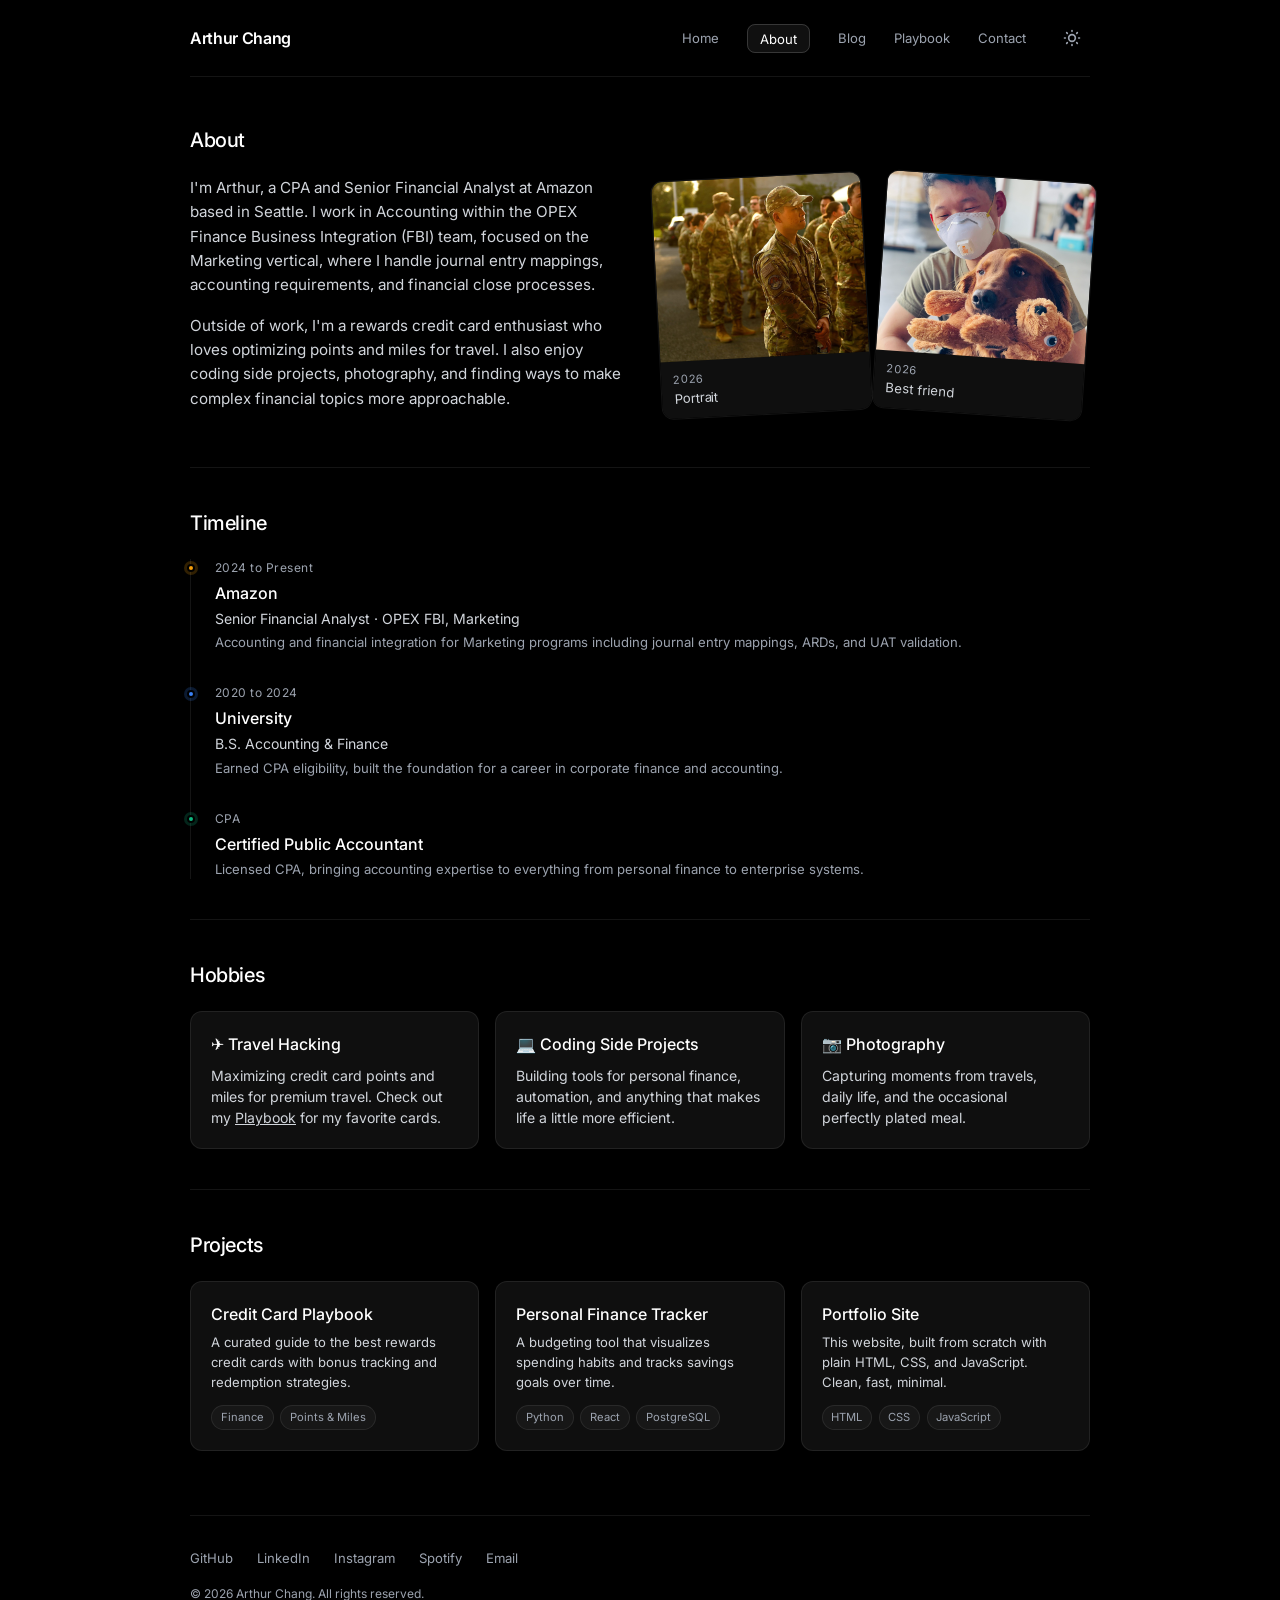
==== about.html @ b5fbe505 "initial commit" ====
<!DOCTYPE html>
<html lang="en" class="dark">
  <head>
    <meta charset="UTF-8">
    <meta name="viewport" content="width=device-width, initial-scale=1.0">
    <title>Arthur Chang | About</title>
    <link rel="stylesheet" href="styles.css">
  </head>
  <body>
    <header>
      <div class="header-top">
        <div class="site-brand">
          <h1><a href="index.html">Arthur Chang</a></h1>
        </div>
        <div class="nav-group">
          <nav>
            <ul>
            <li><a href="index.html">Home</a></li>
            <li><a href="about.html" class="active">About</a></li>
            <li><a href="blog.html">Blog</a></li>
            <li><a href="playbook.html">Playbook</a></li>
            <li><a href="contact.html">Contact</a></li>
            </ul>
          </nav>
          <button class="theme-toggle" aria-label="Toggle theme">
            <svg class="icon-sun" fill="none" viewBox="0 0 24 24" stroke="currentColor">
              <path stroke-linecap="round" stroke-linejoin="round" stroke-width="2"
                d="M12 3v1m0 16v1m9-9h-1M4 12H3m15.364 6.364l-.707-.707M6.343 6.343l-.707-.707m12.728 0l-.707.707M6.343 17.657l-.707.707M16 12a4 4 0 11-8 0 4 4 0 018 0z"/>
            </svg>
            <svg class="icon-moon" fill="none" viewBox="0 0 24 24" stroke="currentColor">
              <path stroke-linecap="round" stroke-linejoin="round" stroke-width="2"
                d="M20.354 15.354A9 9 0 018.646 3.646 9.003 9.003 0 0012 21a9.003 9.003 0 008.354-5.646z"/>
            </svg>
          </button>
        </div>
      </div>
    </header>

    <main>
      <section class="section-block animate-on-scroll" style="border-top:none; margin-top:0; padding-top:0;">
        <div class="section-header">
          <h3>About</h3>
        </div>

        <div class="about-intro">
          <div>
            <p>
              I'm Arthur, a CPA and Senior Financial Analyst at Amazon based in Seattle.
              I work in Accounting within the OPEX Finance Business Integration (FBI) team,
              focused on the Marketing vertical, where I handle journal entry mappings,
              accounting requirements, and financial close processes.
            </p>
            <p>
              Outside of work, I'm a rewards credit card enthusiast who loves optimizing
              points and miles for travel. I also enjoy coding side projects, photography,
              and finding ways to make complex financial topics more approachable.
            </p>
          </div>

          <div class="photo-gallery">
            <div class="photo-card animate-on-scroll">
              <img src="images/PA.png" alt="Arthur" />
              <div class="caption">
                <div class="date">2026</div>
                <div class="place">Portrait</div>
              </div>
            </div>
            <div class="photo-card animate-on-scroll">
              <img src="images/Dog.png" alt="Dog" />
              <div class="caption">
                <div class="date">2026</div>
                <div class="place">Best friend</div>
              </div>
            </div>
          </div>
        </div>
      </section>

      <section class="section-block animate-on-scroll">
        <div class="section-header">
          <h3>Timeline</h3>
        </div>

        <div class="timeline stagger">
          <div class="timeline-item animate-on-scroll" style="--tl-color: #f59e0b;">
            <div class="period">2024 to Present</div>
            <h4>Amazon</h4>
            <p class="role">Senior Financial Analyst &middot; OPEX FBI, Marketing</p>
            <p class="detail">Accounting and financial integration for Marketing programs including journal entry mappings, ARDs, and UAT validation.</p>
          </div>
          <div class="timeline-item animate-on-scroll" style="--tl-color: #3b82f6;">
            <div class="period">2020 to 2024</div>
            <h4>University</h4>
            <p class="role">B.S. Accounting &amp; Finance</p>
            <p class="detail">Earned CPA eligibility, built the foundation for a career in corporate finance and accounting.</p>
          </div>
          <div class="timeline-item animate-on-scroll" style="--tl-color: #10b981;">
            <div class="period">CPA</div>
            <h4>Certified Public Accountant</h4>
            <p class="detail">Licensed CPA, bringing accounting expertise to everything from personal finance to enterprise systems.</p>
          </div>
        </div>
      </section>

      <section class="section-block animate-on-scroll">
        <div class="section-header">
          <h3>Hobbies</h3>
        </div>

        <div class="card-grid stagger">
          <div class="card animate-on-scroll">
            <h4>&#9992;&#65039; Travel Hacking</h4>
            <p>Maximizing credit card points and miles for premium travel. Check out my <a href="playbook.html" style="text-decoration:underline;">Playbook</a> for my favorite cards.</p>
          </div>
          <div class="card animate-on-scroll">
            <h4>&#128187; Coding Side Projects</h4>
            <p>Building tools for personal finance, automation, and anything that makes life a little more efficient.</p>
          </div>
          <div class="card animate-on-scroll">
            <h4>&#128247; Photography</h4>
            <p>Capturing moments from travels, daily life, and the occasional perfectly plated meal.</p>
          </div>
        </div>
      </section>

      <section class="section-block animate-on-scroll">
        <div class="section-header">
          <h3>Projects</h3>
        </div>

        <div class="project-grid stagger">
          <a href="playbook.html" class="project-card animate-on-scroll">
            <h4>Credit Card Playbook</h4>
            <p>A curated guide to the best rewards credit cards with bonus tracking and redemption strategies.</p>
            <div class="tech-tags">
              <span>Finance</span>
              <span>Points &amp; Miles</span>
            </div>
          </a>
          <a href="#" class="project-card animate-on-scroll">
            <h4>Personal Finance Tracker</h4>
            <p>A budgeting tool that visualizes spending habits and tracks savings goals over time.</p>
            <div class="tech-tags">
              <span>Python</span>
              <span>React</span>
              <span>PostgreSQL</span>
            </div>
          </a>
          <a href="#" class="project-card animate-on-scroll">
            <h4>Portfolio Site</h4>
            <p>This website, built from scratch with plain HTML, CSS, and JavaScript. Clean, fast, minimal.</p>
            <div class="tech-tags">
              <span>HTML</span>
              <span>CSS</span>
              <span>JavaScript</span>
            </div>
          </a>
        </div>
      </section>
    </main>

    <footer>
      <div class="footer-links">
        <a href="https://github.com/arthurchang" target="_blank">GitHub</a>
        <a href="https://www.linkedin.com/in/arthurchangcpa" target="_blank">LinkedIn</a>
        <a href="https://www.instagram.com/ayo.chill.out" target="_blank">Instagram</a>
        <a href="https://open.spotify.com/user/s2gosrk3t6dteqrxak48hhbz8" target="_blank">Spotify</a>
        <a href="mailto:arthur@example.com">Email</a>
      </div>
      <p class="copyright">&copy; 2026 Arthur Chang. All rights reserved.</p>
    </footer>
    <script src="script.js"></script>
  </body>
</html>
---- styles.css ----
@import url('https://fonts.googleapis.com/css2?family=Inter:wght@400;500;600;700&display=swap');

/* ─── Theme Variables ─── */
:root {
  --bg:          #ffffff;
  --bg-soft:     #f9fafb;
  --panel:       #f3f4f6;
  --card:        #f9fafb;
  --ink:         #111827;
  --muted:       #374151;
  --faint:       #6b7280;
  --line:        rgba(0, 0, 0, 0.08);
  --accent:      #111827;
  --toggle-icon: block;
  --toggle-moon: none;
}

html.dark {
  --bg:          #000000;
  --bg-soft:     #0a0a0a;
  --panel:       #111111;
  --card:        #0f0f0f;
  --ink:         #ffffff;
  --muted:       #d1d5db;
  --faint:       #9ca3af;
  --line:        rgba(255, 255, 255, 0.08);
  --accent:      #ffffff;
  --toggle-icon: none;
  --toggle-moon: block;
}

/* ─── Reset & Base ─── */
html {
  box-sizing: border-box;
  scroll-behavior: smooth;
}

*, *::before, *::after {
  box-sizing: inherit;
}

body {
  margin: 0;
  background: var(--bg);
  color: var(--muted);
  font-family: 'Inter', system-ui, -apple-system, sans-serif;
  line-height: 1.55;
  font-size: 15px;
  transition: background-color 0.35s ease, color 0.35s ease;
}

img {
  display: block;
  max-width: 100%;
}

a {
  color: var(--muted);
  text-decoration: none;
  transition: color 0.2s ease;
}

a:hover {
  color: var(--ink);
}

/* ─── Layout ─── */
body > header,
main,
footer {
  width: min(900px, calc(100% - 3rem));
  margin: 0 auto;
}

/* ─── Header / Nav ─── */
body > header {
  padding: 1.25rem 0;
  border-bottom: 1px solid var(--line);
  transition: border-color 0.35s ease;
}

.header-top {
  display: flex;
  justify-content: space-between;
  align-items: center;
  gap: 1.5rem;
  flex-wrap: wrap;
}

.site-brand h1 {
  margin: 0;
  font-size: 1rem;
  font-weight: 600;
  letter-spacing: -0.02em;
  color: var(--ink);
  transition: color 0.35s ease;
}

.site-brand h1 a {
  color: inherit;
  text-decoration: none;
}

.nav-group {
  display: flex;
  align-items: center;
  gap: 1.75rem;
}

nav ul {
  list-style: none;
  display: flex;
  align-items: center;
  gap: 1.75rem;
  margin: 0;
  padding: 0;
}

nav a {
  font-size: 0.82rem;
  color: var(--faint);
  transition: color 0.2s ease;
}

nav a.active {
  color: var(--ink);
  border: 1px solid rgba(128, 128, 128, 0.35);
  background: rgba(128, 128, 128, 0.12);
  border-radius: 0.5rem;
  padding: 0.35rem 0.75rem;
}

nav a:hover {
  color: var(--ink);
}

/* ─── Theme Toggle Button ─── */
.theme-toggle {
  display: flex;
  align-items: center;
  justify-content: center;
  width: 36px;
  height: 36px;
  border: none;
  border-radius: 0.5rem;
  background: transparent;
  color: var(--faint);
  cursor: pointer;
  transition: color 0.2s ease;
  padding: 0;
}

.theme-toggle:hover {
  color: var(--ink);
}

.theme-toggle svg {
  width: 20px;
  height: 20px;
}

.theme-toggle .icon-sun  { display: var(--toggle-moon); }
.theme-toggle .icon-moon { display: var(--toggle-icon); }

/* ─── Main ─── */
main {
  padding: 3rem 0 4rem;
}

/* ─── Scroll Animations ─── */
.animate-on-scroll {
  opacity: 0;
  transform: translateY(24px);
  transition: opacity 1.3s cubic-bezier(0.16, 1, 0.3, 1),
              transform 1.3s cubic-bezier(0.16, 1, 0.3, 1);
}

.animate-on-scroll.in-view {
  opacity: 1;
  transform: translateY(0);
}

/* Stagger children */
.stagger > .animate-on-scroll:nth-child(1) { transition-delay: 0s; }
.stagger > .animate-on-scroll:nth-child(2) { transition-delay: 0.18s; }
.stagger > .animate-on-scroll:nth-child(3) { transition-delay: 0.36s; }
.stagger > .animate-on-scroll:nth-child(4) { transition-delay: 0.54s; }
.stagger > .animate-on-scroll:nth-child(5) { transition-delay: 0.72s; }
.stagger > .animate-on-scroll:nth-child(6) { transition-delay: 0.9s; }

/* ─── Hero ─── */
.hero {
  display: grid;
  grid-template-columns: 1fr 0.8fr;
  gap: 3rem;
  align-items: center;
  padding: 1rem 0 3rem;
}

.hero-text .greeting {
  display: block;
  margin: 0 0 0.75rem;
  color: var(--faint);
  font-size: 0.82rem;
  letter-spacing: 0.02em;
}

.hero-text h2 {
  margin: 0 0 1rem;
  font-size: clamp(1.8rem, 3.5vw, 2.5rem);
  font-weight: 500;
  line-height: 1.1;
  letter-spacing: -0.03em;
  color: var(--ink);
  transition: color 0.35s ease;
}

.hero-text p {
  margin: 0;
  max-width: 48ch;
  color: var(--muted);
  font-size: 0.95rem;
  line-height: 1.6;
}

/* Typing cursor */
.typing-cursor::after {
  content: '|';
  animation: blink 1.1s step-start infinite;
  color: var(--faint);
}

@keyframes blink {
  50% { opacity: 0; }
}

.hero-visual {
  border-radius: 0.75rem;
  overflow: hidden;
  border: 1px solid var(--line);
  transition: border-color 0.35s ease, transform 0.4s ease;
}

.hero-visual:hover {
  transform: scale(1.015);
}

.hero-visual img {
  width: 100%;
  height: 420px;
  object-fit: cover;
  display: block;
}

/* ─── Section blocks ─── */
.section-block {
  padding-top: 2.5rem;
  margin-top: 2.5rem;
  border-top: 1px solid var(--line);
  transition: border-color 0.35s ease;
}

.section-header {
  display: flex;
  justify-content: space-between;
  align-items: baseline;
  flex-wrap: wrap;
  gap: 1rem;
  margin-bottom: 1.25rem;
}

.section-header h3 {
  margin: 0;
  font-size: 1.25rem;
  font-weight: 500;
  letter-spacing: -0.02em;
  color: var(--ink);
  transition: color 0.35s ease;
}

.section-header a {
  color: var(--faint);
  font-size: 0.82rem;
}

.section-header a:hover {
  color: var(--ink);
}

/* ─── Content cards ─── */
.card-grid {
  display: grid;
  grid-template-columns: repeat(auto-fill, minmax(260px, 1fr));
  gap: 1rem;
}

.card {
  background: var(--card);
  border: 1px solid var(--line);
  border-radius: 0.75rem;
  padding: 1.25rem;
  transition: all 0.25s cubic-bezier(0.22, 1, 0.36, 1);
}

.card:hover {
  border-color: rgba(128, 128, 128, 0.25);
  transform: translateY(-2px);
}

.card .meta {
  font-size: 0.72rem;
  letter-spacing: 0.06em;
  text-transform: uppercase;
  color: var(--faint);
  margin-bottom: 0.5rem;
}

.card h4 {
  margin: 0 0 0.5rem;
  font-size: 1rem;
  font-weight: 500;
  color: var(--ink);
  transition: color 0.35s ease;
}

.card p {
  margin: 0;
  color: var(--muted);
  font-size: 0.88rem;
  line-height: 1.5;
}

/* ─── Quote ─── */
.quote {
  padding: 1.25rem 1.5rem;
  border-left: 2px solid var(--ink);
  background: var(--panel);
  border-radius: 0 0.5rem 0.5rem 0;
  transition: background-color 0.35s ease, border-color 0.35s ease;
}

.quote p {
  margin: 0;
  font-size: clamp(1.1rem, 1.8vw, 1.4rem);
  line-height: 1.45;
  letter-spacing: -0.02em;
  color: var(--ink);
  transition: color 0.35s ease;
}

.quote cite {
  display: block;
  margin-top: 0.6rem;
  color: var(--faint);
  font-style: normal;
  font-size: 0.85rem;
}

/* ─── Blog page ─── */
.blog-list {
  display: grid;
  gap: 1.25rem;
}

.blog-list article {
  background: var(--card);
  border: 1px solid var(--line);
  border-radius: 0.75rem;
  padding: 1.5rem;
  transition: border-color 0.25s ease, background-color 0.35s ease;
}

.blog-list article:hover {
  border-color: rgba(128, 128, 128, 0.25);
}

.blog-list article h2 {
  margin: 0.25rem 0 0.5rem;
  font-size: clamp(1.3rem, 2vw, 1.7rem);
  font-weight: 500;
  letter-spacing: -0.02em;
  color: var(--ink);
  transition: color 0.35s ease;
}

.blog-list article .meta {
  font-size: 0.72rem;
  line-height: 1.4;
  letter-spacing: 0.06em;
  text-transform: uppercase;
  color: var(--faint);
}

.blog-list article p {
  margin: 0.75rem 0 0;
  color: var(--muted);
  font-size: 0.9rem;
  line-height: 1.55;
}

.blog-list article iframe {
  width: 100%;
  max-width: 100%;
  aspect-ratio: 16 / 9;
  border: 0;
  border-radius: 0.5rem;
  margin-top: 1rem;
}

/* ─── Contact page ─── */
.contact-grid {
  display: grid;
  grid-template-columns: repeat(auto-fill, minmax(200px, 1fr));
  gap: 1rem;
  margin-bottom: 2.5rem;
}

.contact-card {
  background: var(--card);
  border: 1px solid var(--line);
  border-radius: 0.75rem;
  padding: 1.25rem;
  transition: all 0.25s cubic-bezier(0.22, 1, 0.36, 1);
}

.contact-card:hover {
  border-color: rgba(128, 128, 128, 0.25);
  transform: translateY(-2px);
}

.contact-card .label {
  font-size: 0.82rem;
  font-weight: 500;
  color: var(--ink);
  margin-bottom: 0.25rem;
  transition: color 0.35s ease;
}

.contact-card .value {
  font-size: 0.82rem;
  color: var(--faint);
}

.contact-form-section h3 {
  margin: 0 0 1rem;
  font-size: 1.25rem;
  font-weight: 500;
  letter-spacing: -0.02em;
  color: var(--ink);
  transition: color 0.35s ease;
}

form {
  background: var(--card);
  border: 1px solid var(--line);
  border-radius: 0.75rem;
  padding: 1.5rem;
  max-width: 560px;
  transition: background-color 0.35s ease, border-color 0.35s ease;
}

label {
  display: block;
  margin-bottom: 0.35rem;
  font-size: 0.82rem;
  font-weight: 500;
  color: var(--muted);
}

input,
textarea {
  width: 100%;
  margin-bottom: 1rem;
  padding: 0.65rem 0.8rem;
  border: 1px solid var(--line);
  border-radius: 0.5rem;
  background: var(--bg);
  color: var(--ink);
  font: inherit;
  font-size: 0.9rem;
  transition: background-color 0.35s ease, border-color 0.2s ease, color 0.35s ease;
}

input:focus,
textarea:focus {
  outline: none;
  border-color: rgba(128, 128, 128, 0.4);
}

textarea {
  min-height: 120px;
  resize: vertical;
}

button,
.button {
  display: inline-flex;
  align-items: center;
  justify-content: center;
  padding: 0.6rem 1.2rem;
  border: 1px solid var(--line);
  border-radius: 0.5rem;
  background: var(--ink);
  color: var(--bg);
  font-weight: 600;
  font-size: 0.85rem;
  cursor: pointer;
  transition: opacity 0.2s ease, background-color 0.35s ease, color 0.35s ease;
}

button:hover,
.button:hover {
  opacity: 0.85;
  text-decoration: none;
}

/* ─── About page ─── */
.about-intro {
  display: grid;
  grid-template-columns: 1fr 1fr;
  gap: 2rem;
  align-items: start;
  margin-bottom: 2.5rem;
}

.about-intro p {
  font-size: 0.95rem;
  line-height: 1.6;
  color: var(--muted);
  margin: 0 0 1rem;
}

.photo-gallery {
  display: grid;
  grid-template-columns: 1fr 1fr;
  gap: 0.75rem;
}

.photo-card {
  position: relative;
  border-radius: 0.75rem;
  overflow: hidden;
  border: 1px solid var(--line);
  transition: all 0.4s cubic-bezier(0.22, 1, 0.36, 1);
}

.photo-card:nth-child(1) { transform: rotate(-3deg); }
.photo-card:nth-child(2) { transform: rotate(4deg); }

.photo-card:hover {
  transform: rotate(0deg) scale(1.03) !important;
  z-index: 2;
  border-color: rgba(128, 128, 128, 0.25);
}

.photo-card img {
  width: 100%;
  height: 180px;
  object-fit: cover;
  display: block;
}

.photo-card .caption {
  padding: 0.6rem 0.75rem;
  background: var(--card);
  transition: background-color 0.35s ease;
}

.photo-card .caption .date {
  font-size: 0.7rem;
  text-transform: uppercase;
  letter-spacing: 0.06em;
  color: var(--faint);
}

.photo-card .caption .place {
  font-size: 0.82rem;
  color: var(--muted);
}

/* Timeline */
.timeline {
  position: relative;
  padding-left: 1.5rem;
  border-left: 1px solid var(--line);
  transition: border-color 0.35s ease;
}

.timeline-item {
  position: relative;
  padding-bottom: 2rem;
}

.timeline-item:last-child {
  padding-bottom: 0;
}

.timeline-item::before {
  content: '';
  position: absolute;
  left: -1.78rem;
  top: 0.35rem;
  width: 8px;
  height: 8px;
  border-radius: 50%;
  background: var(--faint);
  border: 2px solid var(--bg);
  transition: background-color 0.35s ease, border-color 0.35s ease;
}

.timeline-item[style*="--tl-color"]::before {
  background: var(--tl-color);
  box-shadow: 0 0 0 3px color-mix(in srgb, var(--tl-color) 20%, transparent);
}

.timeline-item h4 {
  margin: 0;
  font-size: 1rem;
  font-weight: 500;
  color: var(--ink);
  transition: color 0.35s ease;
}

.timeline-item .period {
  font-size: 0.75rem;
  color: var(--faint);
  letter-spacing: 0.04em;
  margin-bottom: 0.2rem;
}

.timeline-item .role {
  font-size: 0.88rem;
  color: var(--muted);
  margin: 0.15rem 0 0;
}

.timeline-item .detail {
  font-size: 0.82rem;
  color: var(--faint);
  margin: 0.15rem 0 0;
}

/* Projects */
.project-grid {
  display: grid;
  grid-template-columns: repeat(auto-fill, minmax(260px, 1fr));
  gap: 1rem;
}

.project-card {
  display: block;
  background: var(--card);
  border: 1px solid var(--line);
  border-radius: 0.75rem;
  padding: 1.25rem;
  transition: all 0.25s cubic-bezier(0.22, 1, 0.36, 1);
}

.project-card:hover {
  border-color: rgba(128, 128, 128, 0.25);
  transform: translateY(-2px);
  text-decoration: none;
}

.project-card h4 {
  margin: 0 0 0.4rem;
  font-size: 1rem;
  font-weight: 500;
  color: var(--ink);
  transition: color 0.35s ease;
}

.project-card p {
  margin: 0 0 0.75rem;
  font-size: 0.82rem;
  color: var(--muted);
  line-height: 1.5;
}

.tech-tags {
  display: flex;
  flex-wrap: wrap;
  gap: 0.4rem;
}

.tech-tags span {
  font-size: 0.7rem;
  padding: 0.2rem 0.55rem;
  border-radius: 999px;
  background: rgba(128, 128, 128, 0.08);
  color: var(--faint);
  border: 1px solid var(--line);
  transition: background-color 0.35s ease, border-color 0.35s ease;
}

/* ─── Playbook / Credit Card Cards ─── */
.playbook-intro {
  max-width: 640px;
  margin-bottom: 2rem;
}

.playbook-intro p {
  font-size: 0.95rem;
  line-height: 1.6;
  color: var(--muted);
  margin: 0 0 0.75rem;
}

.cc-grid {
  display: grid;
  gap: 1.25rem;
}

.cc-card {
  background: var(--card);
  border: 1px solid var(--line);
  border-radius: 0.75rem;
  padding: 1.5rem;
  transition: all 0.25s cubic-bezier(0.22, 1, 0.36, 1);
}

.cc-card:hover {
  border-color: rgba(128, 128, 128, 0.25);
}

.cc-card-top {
  display: flex;
  justify-content: space-between;
  align-items: flex-start;
  gap: 0.75rem;
  margin-bottom: 1rem;
  flex-wrap: wrap;
}

.cc-card-top h4 {
  margin: 0;
  font-size: 1.15rem;
  font-weight: 600;
  color: var(--ink);
  transition: color 0.35s ease;
}

.cc-card-top h4 a {
  color: inherit;
  text-decoration: none;
  transition: opacity 0.2s ease;
}

.cc-card-top h4 a:hover {
  opacity: 0.7;
}

.cc-issuer {
  font-size: 0.72rem;
  text-transform: uppercase;
  letter-spacing: 0.06em;
  color: var(--faint);
  margin-top: 0.15rem;
}

.cc-badge {
  display: inline-block;
  padding: 0.25rem 0.65rem;
  border-radius: 999px;
  font-size: 0.7rem;
  font-weight: 600;
  white-space: nowrap;
  flex-shrink: 0;
}

.cc-badge.high {
  background: rgba(74, 222, 128, 0.1);
  color: #4ade80;
  border: 1px solid rgba(74, 222, 128, 0.2);
}

.cc-badge.near {
  background: rgba(251, 191, 36, 0.1);
  color: #fbbf24;
  border: 1px solid rgba(251, 191, 36, 0.2);
}

.cc-details {
  display: grid;
  grid-template-columns: repeat(auto-fit, minmax(200px, 1fr));
  gap: 1rem;
  margin-top: 0.5rem;
}

.cc-detail-box {
  background: var(--panel);
  border-radius: 0.5rem;
  padding: 0.85rem 1rem;
  transition: background-color 0.35s ease;
}

.cc-detail-box .lbl {
  font-size: 0.7rem;
  text-transform: uppercase;
  letter-spacing: 0.05em;
  color: var(--faint);
  margin-bottom: 0.3rem;
}

.cc-detail-box .val {
  font-size: 1.25rem;
  font-weight: 700;
  color: #4ade80;
}

.cc-detail-box .val.fee {
  color: #fbbf24;
}

.cc-detail-box .sub {
  font-size: 0.78rem;
  color: var(--faint);
  margin-top: 0.2rem;
}

.cc-detail-box ul {
  list-style: disc;
  padding-left: 1rem;
  margin: 0;
}

.cc-detail-box ul li {
  font-size: 0.82rem;
  color: var(--muted);
  margin-bottom: 0.2rem;
}

.cc-cta {
  display: inline-flex;
  align-items: center;
  gap: 0.4rem;
  margin-top: 1rem;
  padding: 0.5rem 1rem;
  border: 1px solid var(--line);
  border-radius: 0.5rem;
  font-size: 0.82rem;
  font-weight: 500;
  color: var(--ink);
  transition: all 0.2s ease;
}

.cc-cta:hover {
  border-color: rgba(128, 128, 128, 0.3);
  color: var(--ink);
  text-decoration: none;
}

/* ─── Page Transition ─── */
main {
  animation: pageFadeIn 1.2s cubic-bezier(0.16, 1, 0.3, 1);
}

@keyframes pageFadeIn {
  from {
    opacity: 0;
    transform: translateY(12px);
  }
  to {
    opacity: 1;
    transform: translateY(0);
  }
}

/* ─── Countdown Timer ─── */
.countdown-wrapper {
  text-align: center;
  padding: 1.5rem 0;
}

.countdown {
  display: flex;
  justify-content: center;
  gap: 1.25rem;
  flex-wrap: wrap;
}

.countdown .unit {
  display: flex;
  flex-direction: column;
  align-items: center;
  min-width: 72px;
}

.countdown .num {
  font-size: clamp(1.6rem, 3vw, 2.4rem);
  font-weight: 700;
  color: var(--ink);
  font-variant-numeric: tabular-nums;
  transition: color 0.35s ease;
}

.countdown .lbl {
  font-size: 0.7rem;
  text-transform: uppercase;
  letter-spacing: 0.08em;
  color: var(--faint);
  margin-top: 0.2rem;
}

.countdown-label {
  font-size: 0.82rem;
  color: var(--faint);
  margin-top: 0.75rem;
}

/* ─── Footer ─── */
footer {
  border-top: 1px solid var(--line);
  padding: 2rem 0;
  transition: border-color 0.35s ease;
}

.footer-links {
  display: flex;
  flex-wrap: wrap;
  gap: 1.5rem;
  margin-bottom: 1rem;
}

.footer-links a {
  font-size: 0.82rem;
  color: var(--faint);
}

.footer-links a:hover {
  color: var(--ink);
}

footer .copyright {
  font-size: 0.75rem;
  color: var(--faint);
  margin: 0;
}

/* ─── Responsive ─── */
@media (max-width: 700px) {
  .hero,
  .about-intro {
    grid-template-columns: 1fr;
  }

  .hero-visual img {
    height: 300px;
  }

  .photo-gallery {
    grid-template-columns: 1fr;
  }

  .photo-card:nth-child(1),
  .photo-card:nth-child(2) {
    transform: rotate(0deg);
  }

  .contact-grid {
    grid-template-columns: 1fr 1fr;
  }

  .nav-group {
    gap: 1rem;
  }

  nav ul {
    gap: 1rem;
  }
}
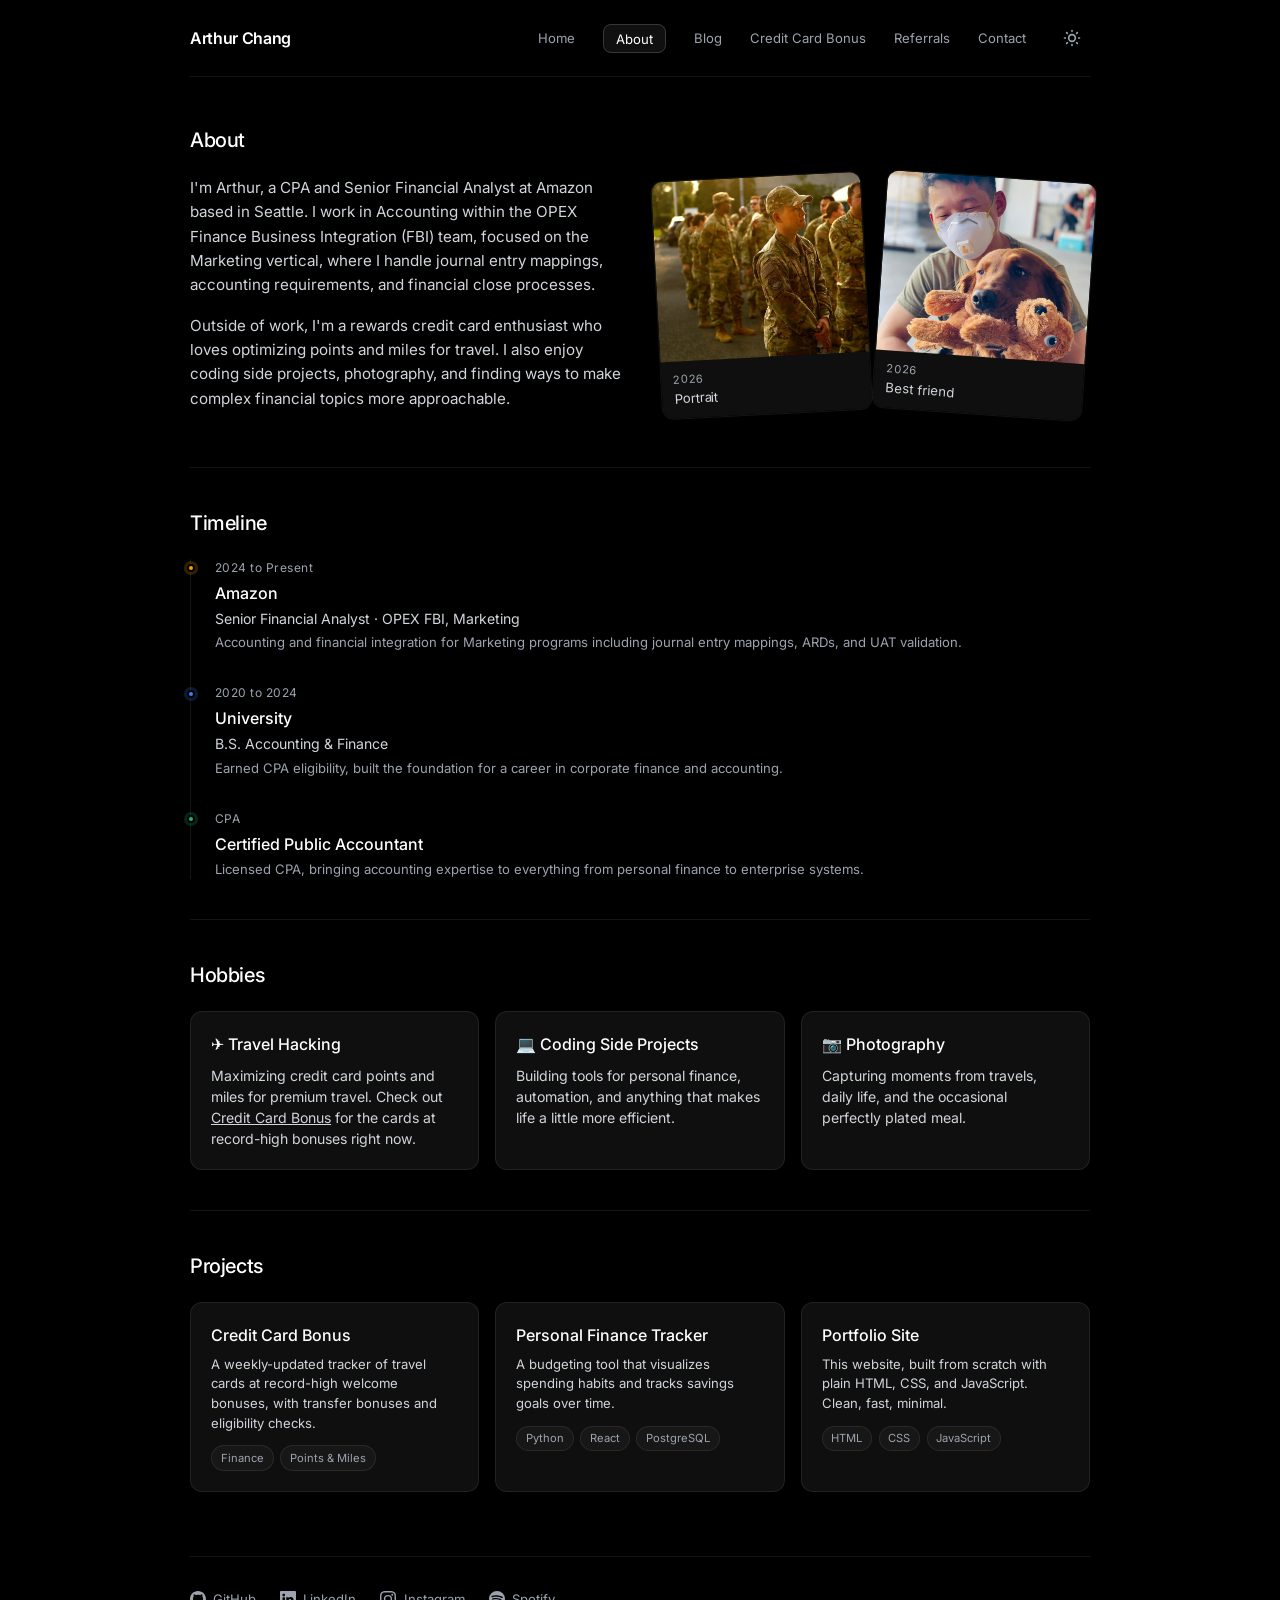
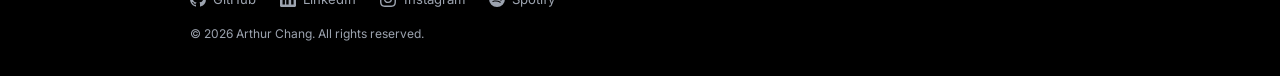
==== commit 10fd075a: "Replace Playbook with data-driven Credit Card Bonus and Referrals pages - credit-card-bonus.html: fi" ====
--- a/about.html
+++ b/about.html
@@ -1,174 +1,180 @@
-<!DOCTYPE html>
-<html lang="en" class="dark">
-  <head>
-    <meta charset="UTF-8">
-    <meta name="viewport" content="width=device-width, initial-scale=1.0">
-    <title>Arthur Chang | About</title>
-    <link rel="stylesheet" href="styles.css">
-  </head>
-  <body>
-    <header>
-      <div class="header-top">
-        <div class="site-brand">
-          <h1><a href="index.html">Arthur Chang</a></h1>
-        </div>
-        <div class="nav-group">
-          <nav>
-            <ul>
-            <li><a href="index.html">Home</a></li>
-            <li><a href="about.html" class="active">About</a></li>
-            <li><a href="blog.html">Blog</a></li>
-            <li><a href="playbook.html">Playbook</a></li>
-            <li><a href="contact.html">Contact</a></li>
-            </ul>
-          </nav>
-          <button class="theme-toggle" aria-label="Toggle theme">
-            <svg class="icon-sun" fill="none" viewBox="0 0 24 24" stroke="currentColor">
-              <path stroke-linecap="round" stroke-linejoin="round" stroke-width="2"
-                d="M12 3v1m0 16v1m9-9h-1M4 12H3m15.364 6.364l-.707-.707M6.343 6.343l-.707-.707m12.728 0l-.707.707M6.343 17.657l-.707.707M16 12a4 4 0 11-8 0 4 4 0 018 0z"/>
-            </svg>
-            <svg class="icon-moon" fill="none" viewBox="0 0 24 24" stroke="currentColor">
-              <path stroke-linecap="round" stroke-linejoin="round" stroke-width="2"
-                d="M20.354 15.354A9 9 0 018.646 3.646 9.003 9.003 0 0012 21a9.003 9.003 0 008.354-5.646z"/>
-            </svg>
-          </button>
-        </div>
-      </div>
-    </header>
-
-    <main>
-      <section class="section-block animate-on-scroll" style="border-top:none; margin-top:0; padding-top:0;">
-        <div class="section-header">
-          <h3>About</h3>
-        </div>
-
-        <div class="about-intro">
-          <div>
-            <p>
-              I'm Arthur, a CPA and Senior Financial Analyst at Amazon based in Seattle.
-              I work in Accounting within the OPEX Finance Business Integration (FBI) team,
-              focused on the Marketing vertical, where I handle journal entry mappings,
-              accounting requirements, and financial close processes.
-            </p>
-            <p>
-              Outside of work, I'm a rewards credit card enthusiast who loves optimizing
-              points and miles for travel. I also enjoy coding side projects, photography,
-              and finding ways to make complex financial topics more approachable.
-            </p>
-          </div>
-
-          <div class="photo-gallery">
-            <div class="photo-card animate-on-scroll">
-              <img src="images/PA.png" alt="Arthur" />
-              <div class="caption">
-                <div class="date">2026</div>
-                <div class="place">Portrait</div>
-              </div>
-            </div>
-            <div class="photo-card animate-on-scroll">
-              <img src="images/Dog.png" alt="Dog" />
-              <div class="caption">
-                <div class="date">2026</div>
-                <div class="place">Best friend</div>
-              </div>
-            </div>
-          </div>
-        </div>
-      </section>
-
-      <section class="section-block animate-on-scroll">
-        <div class="section-header">
-          <h3>Timeline</h3>
-        </div>
-
-        <div class="timeline stagger">
-          <div class="timeline-item animate-on-scroll" style="--tl-color: #f59e0b;">
-            <div class="period">2024 to Present</div>
-            <h4>Amazon</h4>
-            <p class="role">Senior Financial Analyst &middot; OPEX FBI, Marketing</p>
-            <p class="detail">Accounting and financial integration for Marketing programs including journal entry mappings, ARDs, and UAT validation.</p>
-          </div>
-          <div class="timeline-item animate-on-scroll" style="--tl-color: #3b82f6;">
-            <div class="period">2020 to 2024</div>
-            <h4>University</h4>
-            <p class="role">B.S. Accounting &amp; Finance</p>
-            <p class="detail">Earned CPA eligibility, built the foundation for a career in corporate finance and accounting.</p>
-          </div>
-          <div class="timeline-item animate-on-scroll" style="--tl-color: #10b981;">
-            <div class="period">CPA</div>
-            <h4>Certified Public Accountant</h4>
-            <p class="detail">Licensed CPA, bringing accounting expertise to everything from personal finance to enterprise systems.</p>
-          </div>
-        </div>
-      </section>
-
-      <section class="section-block animate-on-scroll">
-        <div class="section-header">
-          <h3>Hobbies</h3>
-        </div>
-
-        <div class="card-grid stagger">
-          <div class="card animate-on-scroll">
-            <h4>&#9992;&#65039; Travel Hacking</h4>
-            <p>Maximizing credit card points and miles for premium travel. Check out my <a href="playbook.html" style="text-decoration:underline;">Playbook</a> for my favorite cards.</p>
-          </div>
-          <div class="card animate-on-scroll">
-            <h4>&#128187; Coding Side Projects</h4>
-            <p>Building tools for personal finance, automation, and anything that makes life a little more efficient.</p>
-          </div>
-          <div class="card animate-on-scroll">
-            <h4>&#128247; Photography</h4>
-            <p>Capturing moments from travels, daily life, and the occasional perfectly plated meal.</p>
-          </div>
-        </div>
-      </section>
-
-      <section class="section-block animate-on-scroll">
-        <div class="section-header">
-          <h3>Projects</h3>
-        </div>
-
-        <div class="project-grid stagger">
-          <a href="playbook.html" class="project-card animate-on-scroll">
-            <h4>Credit Card Playbook</h4>
-            <p>A curated guide to the best rewards credit cards with bonus tracking and redemption strategies.</p>
-            <div class="tech-tags">
-              <span>Finance</span>
-              <span>Points &amp; Miles</span>
-            </div>
-          </a>
-          <a href="#" class="project-card animate-on-scroll">
-            <h4>Personal Finance Tracker</h4>
-            <p>A budgeting tool that visualizes spending habits and tracks savings goals over time.</p>
-            <div class="tech-tags">
-              <span>Python</span>
-              <span>React</span>
-              <span>PostgreSQL</span>
-            </div>
-          </a>
-          <a href="#" class="project-card animate-on-scroll">
-            <h4>Portfolio Site</h4>
-            <p>This website, built from scratch with plain HTML, CSS, and JavaScript. Clean, fast, minimal.</p>
-            <div class="tech-tags">
-              <span>HTML</span>
-              <span>CSS</span>
-              <span>JavaScript</span>
-            </div>
-          </a>
-        </div>
-      </section>
-    </main>
-
-    <footer>
-      <div class="footer-links">
-        <a href="https://github.com/arthurchang" target="_blank">GitHub</a>
-        <a href="https://www.linkedin.com/in/arthurchangcpa" target="_blank">LinkedIn</a>
-        <a href="https://www.instagram.com/ayo.chill.out" target="_blank">Instagram</a>
-        <a href="https://open.spotify.com/user/s2gosrk3t6dteqrxak48hhbz8" target="_blank">Spotify</a>
-        <a href="mailto:arthur@example.com">Email</a>
-      </div>
-      <p class="copyright">&copy; 2026 Arthur Chang. All rights reserved.</p>
-    </footer>
-    <script src="script.js"></script>
-  </body>
+<!DOCTYPE html>
+<html lang="en" class="dark">
+  <head>
+    <meta charset="UTF-8">
+    <meta name="viewport" content="width=device-width, initial-scale=1.0">
+    <title>Arthur Chang | About</title>
+    <link rel="stylesheet" href="styles.css">
+  </head>
+  <body>
+    <!-- Shared page shell: navigation and theme control for the About page -->
+    <header>
+      <div class="header-top">
+        <div class="site-brand">
+          <h1><a href="index.html">Arthur Chang</a></h1>
+        </div>
+        <div class="nav-group">
+          <nav>
+            <ul>
+            <li><a href="index.html">Home</a></li>
+            <li><a href="about.html" class="active">About</a></li>
+            <li><a href="blog.html">Blog</a></li>
+            <li><a href="credit-card-bonus.html">Credit Card Bonus</a></li>
+            <li><a href="referrals.html">Referrals</a></li>
+            <li><a href="contact.html">Contact</a></li>
+            </ul>
+          </nav>
+          <button class="theme-toggle" aria-label="Toggle theme">
+            <svg class="icon-sun" fill="none" viewBox="0 0 24 24" stroke="currentColor">
+              <path stroke-linecap="round" stroke-linejoin="round" stroke-width="2"
+                d="M12 3v1m0 16v1m9-9h-1M4 12H3m15.364 6.364l-.707-.707M6.343 6.343l-.707-.707m12.728 0l-.707.707M6.343 17.657l-.707.707M16 12a4 4 0 11-8 0 4 4 0 018 0z"/>
+            </svg>
+            <svg class="icon-moon" fill="none" viewBox="0 0 24 24" stroke="currentColor">
+              <path stroke-linecap="round" stroke-linejoin="round" stroke-width="2"
+                d="M20.354 15.354A9 9 0 018.646 3.646 9.003 9.003 0 0012 21a9.003 9.003 0 008.354-5.646z"/>
+            </svg>
+          </button>
+        </div>
+      </div>
+    </header>
+
+    <main>
+      <!-- About intro: personal background and profile imagery -->
+      <section class="section-block animate-on-scroll" style="border-top:none; margin-top:0; padding-top:0;">
+        <div class="section-header">
+          <h3>About</h3>
+        </div>
+
+        <div class="about-intro">
+          <div>
+            <p>
+              I'm Arthur, a CPA and Senior Financial Analyst at Amazon based in Seattle.
+              I work in Accounting within the OPEX Finance Business Integration (FBI) team,
+              focused on the Marketing vertical, where I handle journal entry mappings,
+              accounting requirements, and financial close processes.
+            </p>
+            <p>
+              Outside of work, I'm a rewards credit card enthusiast who loves optimizing
+              points and miles for travel. I also enjoy coding side projects, photography,
+              and finding ways to make complex financial topics more approachable.
+            </p>
+          </div>
+
+          <div class="photo-gallery">
+            <div class="photo-card animate-on-scroll">
+              <img src="images/PA.png" alt="Arthur" />
+              <div class="caption">
+                <div class="date">2026</div>
+                <div class="place">Portrait</div>
+              </div>
+            </div>
+            <div class="photo-card animate-on-scroll">
+              <img src="images/Dog.png" alt="Dog" />
+              <div class="caption">
+                <div class="date">2026</div>
+                <div class="place">Best friend</div>
+              </div>
+            </div>
+          </div>
+        </div>
+      </section>
+
+      <!-- Timeline: major milestones and career progression -->
+      <section class="section-block animate-on-scroll">
+        <div class="section-header">
+          <h3>Timeline</h3>
+        </div>
+
+        <div class="timeline stagger">
+          <div class="timeline-item animate-on-scroll" style="--tl-color: #f59e0b;">
+            <div class="period">2024 to Present</div>
+            <h4>Amazon</h4>
+            <p class="role">Senior Financial Analyst &middot; OPEX FBI, Marketing</p>
+            <p class="detail">Accounting and financial integration for Marketing programs including journal entry mappings, ARDs, and UAT validation.</p>
+          </div>
+          <div class="timeline-item animate-on-scroll" style="--tl-color: #3b82f6;">
+            <div class="period">2020 to 2024</div>
+            <h4>University</h4>
+            <p class="role">B.S. Accounting &amp; Finance</p>
+            <p class="detail">Earned CPA eligibility, built the foundation for a career in corporate finance and accounting.</p>
+          </div>
+          <div class="timeline-item animate-on-scroll" style="--tl-color: #10b981;">
+            <div class="period">CPA</div>
+            <h4>Certified Public Accountant</h4>
+            <p class="detail">Licensed CPA, bringing accounting expertise to everything from personal finance to enterprise systems.</p>
+          </div>
+        </div>
+      </section>
+
+      <!-- Hobbies grid: personal interests presented as quick highlights -->
+      <section class="section-block animate-on-scroll">
+        <div class="section-header">
+          <h3>Hobbies</h3>
+        </div>
+
+        <div class="card-grid stagger">
+          <div class="card animate-on-scroll">
+            <h4>&#9992;&#65039; Travel Hacking</h4>
+            <p>Maximizing credit card points and miles for premium travel. Check out <a href="credit-card-bonus.html" style="text-decoration:underline;">Credit Card Bonus</a> for the cards at record-high bonuses right now.</p>
+          </div>
+          <div class="card animate-on-scroll">
+            <h4>&#128187; Coding Side Projects</h4>
+            <p>Building tools for personal finance, automation, and anything that makes life a little more efficient.</p>
+          </div>
+          <div class="card animate-on-scroll">
+            <h4>&#128247; Photography</h4>
+            <p>Capturing moments from travels, daily life, and the occasional perfectly plated meal.</p>
+          </div>
+        </div>
+      </section>
+
+      <!-- Projects section: work and side-project examples -->
+      <section class="section-block animate-on-scroll">
+        <div class="section-header">
+          <h3>Projects</h3>
+        </div>
+
+        <div class="project-grid stagger">
+          <a href="credit-card-bonus.html" class="project-card animate-on-scroll">
+            <h4>Credit Card Bonus</h4>
+            <p>A weekly-updated tracker of travel cards at record-high welcome bonuses, with transfer bonuses and eligibility checks.</p>
+            <div class="tech-tags">
+              <span>Finance</span>
+              <span>Points &amp; Miles</span>
+            </div>
+          </a>
+          <a href="#" class="project-card animate-on-scroll">
+            <h4>Personal Finance Tracker</h4>
+            <p>A budgeting tool that visualizes spending habits and tracks savings goals over time.</p>
+            <div class="tech-tags">
+              <span>Python</span>
+              <span>React</span>
+              <span>PostgreSQL</span>
+            </div>
+          </a>
+          <a href="#" class="project-card animate-on-scroll">
+            <h4>Portfolio Site</h4>
+            <p>This website, built from scratch with plain HTML, CSS, and JavaScript. Clean, fast, minimal.</p>
+            <div class="tech-tags">
+              <span>HTML</span>
+              <span>CSS</span>
+              <span>JavaScript</span>
+            </div>
+          </a>
+        </div>
+      </section>
+    </main>
+
+    <footer>
+      <!-- Footer links: quick access to the social profiles and channels -->
+      <div class="footer-links">
+        <a href="https://github.com/arthurchang881225-boop" target="_blank" rel="noopener"><svg class="icon" aria-hidden="true"><use href="images/icons.svg#icon-github"></use></svg>GitHub</a>
+        <a href="https://www.linkedin.com/in/arthurchangcpa" target="_blank" rel="noopener"><svg class="icon" aria-hidden="true"><use href="images/icons.svg#icon-linkedin"></use></svg>LinkedIn</a>
+        <a href="https://www.instagram.com/ayo.chill.out" target="_blank" rel="noopener"><svg class="icon" aria-hidden="true"><use href="images/icons.svg#icon-instagram"></use></svg>Instagram</a>
+        <a href="https://open.spotify.com/user/s2gosrk3t6dteqrxak48hhbz8" target="_blank" rel="noopener"><svg class="icon" aria-hidden="true"><use href="images/icons.svg#icon-spotify"></use></svg>Spotify</a>
+      </div>
+      <p class="copyright">&copy; 2026 Arthur Chang. All rights reserved.</p>
+    </footer>
+    <script src="script.js"></script>
+  </body>
 </html>
--- a/styles.css
+++ b/styles.css
@@ -1,971 +1,1671 @@
-@import url('https://fonts.googleapis.com/css2?family=Inter:wght@400;500;600;700&display=swap');
-
-/* ─── Theme Variables ─── */
-:root {
-  --bg:          #ffffff;
-  --bg-soft:     #f9fafb;
-  --panel:       #f3f4f6;
-  --card:        #f9fafb;
-  --ink:         #111827;
-  --muted:       #374151;
-  --faint:       #6b7280;
-  --line:        rgba(0, 0, 0, 0.08);
-  --accent:      #111827;
-  --toggle-icon: block;
-  --toggle-moon: none;
-}
-
-html.dark {
-  --bg:          #000000;
-  --bg-soft:     #0a0a0a;
-  --panel:       #111111;
-  --card:        #0f0f0f;
-  --ink:         #ffffff;
-  --muted:       #d1d5db;
-  --faint:       #9ca3af;
-  --line:        rgba(255, 255, 255, 0.08);
-  --accent:      #ffffff;
-  --toggle-icon: none;
-  --toggle-moon: block;
-}
-
-/* ─── Reset & Base ─── */
-html {
-  box-sizing: border-box;
-  scroll-behavior: smooth;
-}
-
-*, *::before, *::after {
-  box-sizing: inherit;
-}
-
-body {
-  margin: 0;
-  background: var(--bg);
-  color: var(--muted);
-  font-family: 'Inter', system-ui, -apple-system, sans-serif;
-  line-height: 1.55;
-  font-size: 15px;
-  transition: background-color 0.35s ease, color 0.35s ease;
-}
-
-img {
-  display: block;
-  max-width: 100%;
-}
-
-a {
-  color: var(--muted);
-  text-decoration: none;
-  transition: color 0.2s ease;
-}
-
-a:hover {
-  color: var(--ink);
-}
-
-/* ─── Layout ─── */
-body > header,
-main,
-footer {
-  width: min(900px, calc(100% - 3rem));
-  margin: 0 auto;
-}
-
-/* ─── Header / Nav ─── */
-body > header {
-  padding: 1.25rem 0;
-  border-bottom: 1px solid var(--line);
-  transition: border-color 0.35s ease;
-}
-
-.header-top {
-  display: flex;
-  justify-content: space-between;
-  align-items: center;
-  gap: 1.5rem;
-  flex-wrap: wrap;
-}
-
-.site-brand h1 {
-  margin: 0;
-  font-size: 1rem;
-  font-weight: 600;
-  letter-spacing: -0.02em;
-  color: var(--ink);
-  transition: color 0.35s ease;
-}
-
-.site-brand h1 a {
-  color: inherit;
-  text-decoration: none;
-}
-
-.nav-group {
-  display: flex;
-  align-items: center;
-  gap: 1.75rem;
-}
-
-nav ul {
-  list-style: none;
-  display: flex;
-  align-items: center;
-  gap: 1.75rem;
-  margin: 0;
-  padding: 0;
-}
-
-nav a {
-  font-size: 0.82rem;
-  color: var(--faint);
-  transition: color 0.2s ease;
-}
-
-nav a.active {
-  color: var(--ink);
-  border: 1px solid rgba(128, 128, 128, 0.35);
-  background: rgba(128, 128, 128, 0.12);
-  border-radius: 0.5rem;
-  padding: 0.35rem 0.75rem;
-}
-
-nav a:hover {
-  color: var(--ink);
-}
-
-/* ─── Theme Toggle Button ─── */
-.theme-toggle {
-  display: flex;
-  align-items: center;
-  justify-content: center;
-  width: 36px;
-  height: 36px;
-  border: none;
-  border-radius: 0.5rem;
-  background: transparent;
-  color: var(--faint);
-  cursor: pointer;
-  transition: color 0.2s ease;
-  padding: 0;
-}
-
-.theme-toggle:hover {
-  color: var(--ink);
-}
-
-.theme-toggle svg {
-  width: 20px;
-  height: 20px;
-}
-
-.theme-toggle .icon-sun  { display: var(--toggle-moon); }
-.theme-toggle .icon-moon { display: var(--toggle-icon); }
-
-/* ─── Main ─── */
-main {
-  padding: 3rem 0 4rem;
-}
-
-/* ─── Scroll Animations ─── */
-.animate-on-scroll {
-  opacity: 0;
-  transform: translateY(24px);
-  transition: opacity 1.3s cubic-bezier(0.16, 1, 0.3, 1),
-              transform 1.3s cubic-bezier(0.16, 1, 0.3, 1);
-}
-
-.animate-on-scroll.in-view {
-  opacity: 1;
-  transform: translateY(0);
-}
-
-/* Stagger children */
-.stagger > .animate-on-scroll:nth-child(1) { transition-delay: 0s; }
-.stagger > .animate-on-scroll:nth-child(2) { transition-delay: 0.18s; }
-.stagger > .animate-on-scroll:nth-child(3) { transition-delay: 0.36s; }
-.stagger > .animate-on-scroll:nth-child(4) { transition-delay: 0.54s; }
-.stagger > .animate-on-scroll:nth-child(5) { transition-delay: 0.72s; }
-.stagger > .animate-on-scroll:nth-child(6) { transition-delay: 0.9s; }
-
-/* ─── Hero ─── */
-.hero {
-  display: grid;
-  grid-template-columns: 1fr 0.8fr;
-  gap: 3rem;
-  align-items: center;
-  padding: 1rem 0 3rem;
-}
-
-.hero-text .greeting {
-  display: block;
-  margin: 0 0 0.75rem;
-  color: var(--faint);
-  font-size: 0.82rem;
-  letter-spacing: 0.02em;
-}
-
-.hero-text h2 {
-  margin: 0 0 1rem;
-  font-size: clamp(1.8rem, 3.5vw, 2.5rem);
-  font-weight: 500;
-  line-height: 1.1;
-  letter-spacing: -0.03em;
-  color: var(--ink);
-  transition: color 0.35s ease;
-}
-
-.hero-text p {
-  margin: 0;
-  max-width: 48ch;
-  color: var(--muted);
-  font-size: 0.95rem;
-  line-height: 1.6;
-}
-
-/* Typing cursor */
-.typing-cursor::after {
-  content: '|';
-  animation: blink 1.1s step-start infinite;
-  color: var(--faint);
-}
-
-@keyframes blink {
-  50% { opacity: 0; }
-}
-
-.hero-visual {
-  border-radius: 0.75rem;
-  overflow: hidden;
-  border: 1px solid var(--line);
-  transition: border-color 0.35s ease, transform 0.4s ease;
-}
-
-.hero-visual:hover {
-  transform: scale(1.015);
-}
-
-.hero-visual img {
-  width: 100%;
-  height: 420px;
-  object-fit: cover;
-  display: block;
-}
-
-/* ─── Section blocks ─── */
-.section-block {
-  padding-top: 2.5rem;
-  margin-top: 2.5rem;
-  border-top: 1px solid var(--line);
-  transition: border-color 0.35s ease;
-}
-
-.section-header {
-  display: flex;
-  justify-content: space-between;
-  align-items: baseline;
-  flex-wrap: wrap;
-  gap: 1rem;
-  margin-bottom: 1.25rem;
-}
-
-.section-header h3 {
-  margin: 0;
-  font-size: 1.25rem;
-  font-weight: 500;
-  letter-spacing: -0.02em;
-  color: var(--ink);
-  transition: color 0.35s ease;
-}
-
-.section-header a {
-  color: var(--faint);
-  font-size: 0.82rem;
-}
-
-.section-header a:hover {
-  color: var(--ink);
-}
-
-/* ─── Content cards ─── */
-.card-grid {
-  display: grid;
-  grid-template-columns: repeat(auto-fill, minmax(260px, 1fr));
-  gap: 1rem;
-}
-
-.card {
-  background: var(--card);
-  border: 1px solid var(--line);
-  border-radius: 0.75rem;
-  padding: 1.25rem;
-  transition: all 0.25s cubic-bezier(0.22, 1, 0.36, 1);
-}
-
-.card:hover {
-  border-color: rgba(128, 128, 128, 0.25);
-  transform: translateY(-2px);
-}
-
-.card .meta {
-  font-size: 0.72rem;
-  letter-spacing: 0.06em;
-  text-transform: uppercase;
-  color: var(--faint);
-  margin-bottom: 0.5rem;
-}
-
-.card h4 {
-  margin: 0 0 0.5rem;
-  font-size: 1rem;
-  font-weight: 500;
-  color: var(--ink);
-  transition: color 0.35s ease;
-}
-
-.card p {
-  margin: 0;
-  color: var(--muted);
-  font-size: 0.88rem;
-  line-height: 1.5;
-}
-
-/* ─── Quote ─── */
-.quote {
-  padding: 1.25rem 1.5rem;
-  border-left: 2px solid var(--ink);
-  background: var(--panel);
-  border-radius: 0 0.5rem 0.5rem 0;
-  transition: background-color 0.35s ease, border-color 0.35s ease;
-}
-
-.quote p {
-  margin: 0;
-  font-size: clamp(1.1rem, 1.8vw, 1.4rem);
-  line-height: 1.45;
-  letter-spacing: -0.02em;
-  color: var(--ink);
-  transition: color 0.35s ease;
-}
-
-.quote cite {
-  display: block;
-  margin-top: 0.6rem;
-  color: var(--faint);
-  font-style: normal;
-  font-size: 0.85rem;
-}
-
-/* ─── Blog page ─── */
-.blog-list {
-  display: grid;
-  gap: 1.25rem;
-}
-
-.blog-list article {
-  background: var(--card);
-  border: 1px solid var(--line);
-  border-radius: 0.75rem;
-  padding: 1.5rem;
-  transition: border-color 0.25s ease, background-color 0.35s ease;
-}
-
-.blog-list article:hover {
-  border-color: rgba(128, 128, 128, 0.25);
-}
-
-.blog-list article h2 {
-  margin: 0.25rem 0 0.5rem;
-  font-size: clamp(1.3rem, 2vw, 1.7rem);
-  font-weight: 500;
-  letter-spacing: -0.02em;
-  color: var(--ink);
-  transition: color 0.35s ease;
-}
-
-.blog-list article .meta {
-  font-size: 0.72rem;
-  line-height: 1.4;
-  letter-spacing: 0.06em;
-  text-transform: uppercase;
-  color: var(--faint);
-}
-
-.blog-list article p {
-  margin: 0.75rem 0 0;
-  color: var(--muted);
-  font-size: 0.9rem;
-  line-height: 1.55;
-}
-
-.blog-list article iframe {
-  width: 100%;
-  max-width: 100%;
-  aspect-ratio: 16 / 9;
-  border: 0;
-  border-radius: 0.5rem;
-  margin-top: 1rem;
-}
-
-/* ─── Contact page ─── */
-.contact-grid {
-  display: grid;
-  grid-template-columns: repeat(auto-fill, minmax(200px, 1fr));
-  gap: 1rem;
-  margin-bottom: 2.5rem;
-}
-
-.contact-card {
-  background: var(--card);
-  border: 1px solid var(--line);
-  border-radius: 0.75rem;
-  padding: 1.25rem;
-  transition: all 0.25s cubic-bezier(0.22, 1, 0.36, 1);
-}
-
-.contact-card:hover {
-  border-color: rgba(128, 128, 128, 0.25);
-  transform: translateY(-2px);
-}
-
-.contact-card .label {
-  font-size: 0.82rem;
-  font-weight: 500;
-  color: var(--ink);
-  margin-bottom: 0.25rem;
-  transition: color 0.35s ease;
-}
-
-.contact-card .value {
-  font-size: 0.82rem;
-  color: var(--faint);
-}
-
-.contact-form-section h3 {
-  margin: 0 0 1rem;
-  font-size: 1.25rem;
-  font-weight: 500;
-  letter-spacing: -0.02em;
-  color: var(--ink);
-  transition: color 0.35s ease;
-}
-
-form {
-  background: var(--card);
-  border: 1px solid var(--line);
-  border-radius: 0.75rem;
-  padding: 1.5rem;
-  max-width: 560px;
-  transition: background-color 0.35s ease, border-color 0.35s ease;
-}
-
-label {
-  display: block;
-  margin-bottom: 0.35rem;
-  font-size: 0.82rem;
-  font-weight: 500;
-  color: var(--muted);
-}
-
-input,
-textarea {
-  width: 100%;
-  margin-bottom: 1rem;
-  padding: 0.65rem 0.8rem;
-  border: 1px solid var(--line);
-  border-radius: 0.5rem;
-  background: var(--bg);
-  color: var(--ink);
-  font: inherit;
-  font-size: 0.9rem;
-  transition: background-color 0.35s ease, border-color 0.2s ease, color 0.35s ease;
-}
-
-input:focus,
-textarea:focus {
-  outline: none;
-  border-color: rgba(128, 128, 128, 0.4);
-}
-
-textarea {
-  min-height: 120px;
-  resize: vertical;
-}
-
-button,
-.button {
-  display: inline-flex;
-  align-items: center;
-  justify-content: center;
-  padding: 0.6rem 1.2rem;
-  border: 1px solid var(--line);
-  border-radius: 0.5rem;
-  background: var(--ink);
-  color: var(--bg);
-  font-weight: 600;
-  font-size: 0.85rem;
-  cursor: pointer;
-  transition: opacity 0.2s ease, background-color 0.35s ease, color 0.35s ease;
-}
-
-button:hover,
-.button:hover {
-  opacity: 0.85;
-  text-decoration: none;
-}
-
-/* ─── About page ─── */
-.about-intro {
-  display: grid;
-  grid-template-columns: 1fr 1fr;
-  gap: 2rem;
-  align-items: start;
-  margin-bottom: 2.5rem;
-}
-
-.about-intro p {
-  font-size: 0.95rem;
-  line-height: 1.6;
-  color: var(--muted);
-  margin: 0 0 1rem;
-}
-
-.photo-gallery {
-  display: grid;
-  grid-template-columns: 1fr 1fr;
-  gap: 0.75rem;
-}
-
-.photo-card {
-  position: relative;
-  border-radius: 0.75rem;
-  overflow: hidden;
-  border: 1px solid var(--line);
-  transition: all 0.4s cubic-bezier(0.22, 1, 0.36, 1);
-}
-
-.photo-card:nth-child(1) { transform: rotate(-3deg); }
-.photo-card:nth-child(2) { transform: rotate(4deg); }
-
-.photo-card:hover {
-  transform: rotate(0deg) scale(1.03) !important;
-  z-index: 2;
-  border-color: rgba(128, 128, 128, 0.25);
-}
-
-.photo-card img {
-  width: 100%;
-  height: 180px;
-  object-fit: cover;
-  display: block;
-}
-
-.photo-card .caption {
-  padding: 0.6rem 0.75rem;
-  background: var(--card);
-  transition: background-color 0.35s ease;
-}
-
-.photo-card .caption .date {
-  font-size: 0.7rem;
-  text-transform: uppercase;
-  letter-spacing: 0.06em;
-  color: var(--faint);
-}
-
-.photo-card .caption .place {
-  font-size: 0.82rem;
-  color: var(--muted);
-}
-
-/* Timeline */
-.timeline {
-  position: relative;
-  padding-left: 1.5rem;
-  border-left: 1px solid var(--line);
-  transition: border-color 0.35s ease;
-}
-
-.timeline-item {
-  position: relative;
-  padding-bottom: 2rem;
-}
-
-.timeline-item:last-child {
-  padding-bottom: 0;
-}
-
-.timeline-item::before {
-  content: '';
-  position: absolute;
-  left: -1.78rem;
-  top: 0.35rem;
-  width: 8px;
-  height: 8px;
-  border-radius: 50%;
-  background: var(--faint);
-  border: 2px solid var(--bg);
-  transition: background-color 0.35s ease, border-color 0.35s ease;
-}
-
-.timeline-item[style*="--tl-color"]::before {
-  background: var(--tl-color);
-  box-shadow: 0 0 0 3px color-mix(in srgb, var(--tl-color) 20%, transparent);
-}
-
-.timeline-item h4 {
-  margin: 0;
-  font-size: 1rem;
-  font-weight: 500;
-  color: var(--ink);
-  transition: color 0.35s ease;
-}
-
-.timeline-item .period {
-  font-size: 0.75rem;
-  color: var(--faint);
-  letter-spacing: 0.04em;
-  margin-bottom: 0.2rem;
-}
-
-.timeline-item .role {
-  font-size: 0.88rem;
-  color: var(--muted);
-  margin: 0.15rem 0 0;
-}
-
-.timeline-item .detail {
-  font-size: 0.82rem;
-  color: var(--faint);
-  margin: 0.15rem 0 0;
-}
-
-/* Projects */
-.project-grid {
-  display: grid;
-  grid-template-columns: repeat(auto-fill, minmax(260px, 1fr));
-  gap: 1rem;
-}
-
-.project-card {
-  display: block;
-  background: var(--card);
-  border: 1px solid var(--line);
-  border-radius: 0.75rem;
-  padding: 1.25rem;
-  transition: all 0.25s cubic-bezier(0.22, 1, 0.36, 1);
-}
-
-.project-card:hover {
-  border-color: rgba(128, 128, 128, 0.25);
-  transform: translateY(-2px);
-  text-decoration: none;
-}
-
-.project-card h4 {
-  margin: 0 0 0.4rem;
-  font-size: 1rem;
-  font-weight: 500;
-  color: var(--ink);
-  transition: color 0.35s ease;
-}
-
-.project-card p {
-  margin: 0 0 0.75rem;
-  font-size: 0.82rem;
-  color: var(--muted);
-  line-height: 1.5;
-}
-
-.tech-tags {
-  display: flex;
-  flex-wrap: wrap;
-  gap: 0.4rem;
-}
-
-.tech-tags span {
-  font-size: 0.7rem;
-  padding: 0.2rem 0.55rem;
-  border-radius: 999px;
-  background: rgba(128, 128, 128, 0.08);
-  color: var(--faint);
-  border: 1px solid var(--line);
-  transition: background-color 0.35s ease, border-color 0.35s ease;
-}
-
-/* ─── Playbook / Credit Card Cards ─── */
-.playbook-intro {
-  max-width: 640px;
-  margin-bottom: 2rem;
-}
-
-.playbook-intro p {
-  font-size: 0.95rem;
-  line-height: 1.6;
-  color: var(--muted);
-  margin: 0 0 0.75rem;
-}
-
-.cc-grid {
-  display: grid;
-  gap: 1.25rem;
-}
-
-.cc-card {
-  background: var(--card);
-  border: 1px solid var(--line);
-  border-radius: 0.75rem;
-  padding: 1.5rem;
-  transition: all 0.25s cubic-bezier(0.22, 1, 0.36, 1);
-}
-
-.cc-card:hover {
-  border-color: rgba(128, 128, 128, 0.25);
-}
-
-.cc-card-top {
-  display: flex;
-  justify-content: space-between;
-  align-items: flex-start;
-  gap: 0.75rem;
-  margin-bottom: 1rem;
-  flex-wrap: wrap;
-}
-
-.cc-card-top h4 {
-  margin: 0;
-  font-size: 1.15rem;
-  font-weight: 600;
-  color: var(--ink);
-  transition: color 0.35s ease;
-}
-
-.cc-card-top h4 a {
-  color: inherit;
-  text-decoration: none;
-  transition: opacity 0.2s ease;
-}
-
-.cc-card-top h4 a:hover {
-  opacity: 0.7;
-}
-
-.cc-issuer {
-  font-size: 0.72rem;
-  text-transform: uppercase;
-  letter-spacing: 0.06em;
-  color: var(--faint);
-  margin-top: 0.15rem;
-}
-
-.cc-badge {
-  display: inline-block;
-  padding: 0.25rem 0.65rem;
-  border-radius: 999px;
-  font-size: 0.7rem;
-  font-weight: 600;
-  white-space: nowrap;
-  flex-shrink: 0;
-}
-
-.cc-badge.high {
-  background: rgba(74, 222, 128, 0.1);
-  color: #4ade80;
-  border: 1px solid rgba(74, 222, 128, 0.2);
-}
-
-.cc-badge.near {
-  background: rgba(251, 191, 36, 0.1);
-  color: #fbbf24;
-  border: 1px solid rgba(251, 191, 36, 0.2);
-}
-
-.cc-details {
-  display: grid;
-  grid-template-columns: repeat(auto-fit, minmax(200px, 1fr));
-  gap: 1rem;
-  margin-top: 0.5rem;
-}
-
-.cc-detail-box {
-  background: var(--panel);
-  border-radius: 0.5rem;
-  padding: 0.85rem 1rem;
-  transition: background-color 0.35s ease;
-}
-
-.cc-detail-box .lbl {
-  font-size: 0.7rem;
-  text-transform: uppercase;
-  letter-spacing: 0.05em;
-  color: var(--faint);
-  margin-bottom: 0.3rem;
-}
-
-.cc-detail-box .val {
-  font-size: 1.25rem;
-  font-weight: 700;
-  color: #4ade80;
-}
-
-.cc-detail-box .val.fee {
-  color: #fbbf24;
-}
-
-.cc-detail-box .sub {
-  font-size: 0.78rem;
-  color: var(--faint);
-  margin-top: 0.2rem;
-}
-
-.cc-detail-box ul {
-  list-style: disc;
-  padding-left: 1rem;
-  margin: 0;
-}
-
-.cc-detail-box ul li {
-  font-size: 0.82rem;
-  color: var(--muted);
-  margin-bottom: 0.2rem;
-}
-
-.cc-cta {
-  display: inline-flex;
-  align-items: center;
-  gap: 0.4rem;
-  margin-top: 1rem;
-  padding: 0.5rem 1rem;
-  border: 1px solid var(--line);
-  border-radius: 0.5rem;
-  font-size: 0.82rem;
-  font-weight: 500;
-  color: var(--ink);
-  transition: all 0.2s ease;
-}
-
-.cc-cta:hover {
-  border-color: rgba(128, 128, 128, 0.3);
-  color: var(--ink);
-  text-decoration: none;
-}
-
-/* ─── Page Transition ─── */
-main {
-  animation: pageFadeIn 1.2s cubic-bezier(0.16, 1, 0.3, 1);
-}
-
-@keyframes pageFadeIn {
-  from {
-    opacity: 0;
-    transform: translateY(12px);
-  }
-  to {
-    opacity: 1;
-    transform: translateY(0);
-  }
-}
-
-/* ─── Countdown Timer ─── */
-.countdown-wrapper {
-  text-align: center;
-  padding: 1.5rem 0;
-}
-
-.countdown {
-  display: flex;
-  justify-content: center;
-  gap: 1.25rem;
-  flex-wrap: wrap;
-}
-
-.countdown .unit {
-  display: flex;
-  flex-direction: column;
-  align-items: center;
-  min-width: 72px;
-}
-
-.countdown .num {
-  font-size: clamp(1.6rem, 3vw, 2.4rem);
-  font-weight: 700;
-  color: var(--ink);
-  font-variant-numeric: tabular-nums;
-  transition: color 0.35s ease;
-}
-
-.countdown .lbl {
-  font-size: 0.7rem;
-  text-transform: uppercase;
-  letter-spacing: 0.08em;
-  color: var(--faint);
-  margin-top: 0.2rem;
-}
-
-.countdown-label {
-  font-size: 0.82rem;
-  color: var(--faint);
-  margin-top: 0.75rem;
-}
-
-/* ─── Footer ─── */
-footer {
-  border-top: 1px solid var(--line);
-  padding: 2rem 0;
-  transition: border-color 0.35s ease;
-}
-
-.footer-links {
-  display: flex;
-  flex-wrap: wrap;
-  gap: 1.5rem;
-  margin-bottom: 1rem;
-}
-
-.footer-links a {
-  font-size: 0.82rem;
-  color: var(--faint);
-}
-
-.footer-links a:hover {
-  color: var(--ink);
-}
-
-footer .copyright {
-  font-size: 0.75rem;
-  color: var(--faint);
-  margin: 0;
-}
-
-/* ─── Responsive ─── */
-@media (max-width: 700px) {
-  .hero,
-  .about-intro {
-    grid-template-columns: 1fr;
-  }
-
-  .hero-visual img {
-    height: 300px;
-  }
-
-  .photo-gallery {
-    grid-template-columns: 1fr;
-  }
-
-  .photo-card:nth-child(1),
-  .photo-card:nth-child(2) {
-    transform: rotate(0deg);
-  }
-
-  .contact-grid {
-    grid-template-columns: 1fr 1fr;
-  }
-
-  .nav-group {
-    gap: 1rem;
-  }
-
-  nav ul {
-    gap: 1rem;
-  }
-}
+@import url('https://fonts.googleapis.com/css2?family=Inter:wght@400;500;600;700&display=swap');
+
+/* ─── Theme Variables ─── */
+:root {
+  --bg:          #ffffff;
+  --bg-soft:     #f9fafb;
+  --panel:       #f3f4f6;
+  --card:        #f9fafb;
+  --ink:         #111827;
+  --muted:       #374151;
+  --faint:       #6b7280;
+  --line:        rgba(0, 0, 0, 0.08);
+  --accent:      #111827;
+  --good:        #15803d;
+  --warn:        #b45309;
+  --bad:         #b91c1c;
+  --toggle-icon: block;
+  --toggle-moon: none;
+}
+
+html.dark {
+  --bg:          #000000;
+  --bg-soft:     #0a0a0a;
+  --panel:       #111111;
+  --card:        #0f0f0f;
+  --ink:         #ffffff;
+  --muted:       #d1d5db;
+  --faint:       #9ca3af;
+  --line:        rgba(255, 255, 255, 0.08);
+  --accent:      #ffffff;
+  --good:        #4ade80;
+  --warn:        #fbbf24;
+  --bad:         #f87171;
+  --toggle-icon: none;
+  --toggle-moon: block;
+}
+
+/* ─── Reset & Base ─── */
+html {
+  box-sizing: border-box;
+  scroll-behavior: smooth;
+}
+
+*, *::before, *::after {
+  box-sizing: inherit;
+}
+
+body {
+  margin: 0;
+  background: var(--bg);
+  color: var(--muted);
+  font-family: 'Inter', system-ui, -apple-system, sans-serif;
+  line-height: 1.55;
+  font-size: 15px;
+  transition: background-color 0.35s ease, color 0.35s ease;
+}
+
+img {
+  display: block;
+  max-width: 100%;
+}
+
+a {
+  color: var(--muted);
+  text-decoration: none;
+  transition: color 0.2s ease;
+}
+
+a:hover {
+  color: var(--ink);
+}
+
+/* ─── Layout ─── */
+body > header,
+main,
+footer {
+  width: min(900px, calc(100% - 3rem));
+  margin: 0 auto;
+}
+
+/* ─── Header / Nav ─── */
+body > header {
+  padding: 1.25rem 0;
+  border-bottom: 1px solid var(--line);
+  transition: border-color 0.35s ease;
+}
+
+.header-top {
+  display: flex;
+  justify-content: space-between;
+  align-items: center;
+  gap: 1.5rem;
+  flex-wrap: wrap;
+}
+
+.site-brand h1 {
+  margin: 0;
+  font-size: 1rem;
+  font-weight: 600;
+  letter-spacing: -0.02em;
+  color: var(--ink);
+  transition: color 0.35s ease;
+}
+
+.site-brand h1 a {
+  color: inherit;
+  text-decoration: none;
+}
+
+.nav-group {
+  display: flex;
+  align-items: center;
+  gap: 1.75rem;
+}
+
+nav ul {
+  list-style: none;
+  display: flex;
+  align-items: center;
+  gap: 1.75rem;
+  margin: 0;
+  padding: 0;
+}
+
+nav a {
+  font-size: 0.82rem;
+  color: var(--faint);
+  transition: color 0.2s ease;
+}
+
+nav a.active {
+  color: var(--ink);
+  border: 1px solid rgba(128, 128, 128, 0.35);
+  background: rgba(128, 128, 128, 0.12);
+  border-radius: 0.5rem;
+  padding: 0.35rem 0.75rem;
+}
+
+nav a:hover {
+  color: var(--ink);
+}
+
+/* ─── Theme Toggle Button ─── */
+.theme-toggle {
+  display: flex;
+  align-items: center;
+  justify-content: center;
+  width: 36px;
+  height: 36px;
+  border: none;
+  border-radius: 0.5rem;
+  background: transparent;
+  color: var(--faint);
+  cursor: pointer;
+  transition: color 0.2s ease;
+  padding: 0;
+}
+
+.theme-toggle:hover {
+  color: var(--ink);
+}
+
+.theme-toggle svg {
+  width: 20px;
+  height: 20px;
+}
+
+.theme-toggle .icon-sun  { display: var(--toggle-moon); }
+.theme-toggle .icon-moon { display: var(--toggle-icon); }
+
+/* ─── Main ─── */
+main {
+  padding: 3rem 0 4rem;
+}
+
+/* ─── Scroll Animations ─── */
+.animate-on-scroll {
+  opacity: 0;
+  transform: translateY(24px);
+  transition: opacity 1.3s cubic-bezier(0.16, 1, 0.3, 1),
+              transform 1.3s cubic-bezier(0.16, 1, 0.3, 1);
+}
+
+.animate-on-scroll.in-view {
+  opacity: 1;
+  transform: translateY(0);
+}
+
+/* Stagger children */
+.stagger > .animate-on-scroll:nth-child(1) { transition-delay: 0s; }
+.stagger > .animate-on-scroll:nth-child(2) { transition-delay: 0.18s; }
+.stagger > .animate-on-scroll:nth-child(3) { transition-delay: 0.36s; }
+.stagger > .animate-on-scroll:nth-child(4) { transition-delay: 0.54s; }
+.stagger > .animate-on-scroll:nth-child(5) { transition-delay: 0.72s; }
+.stagger > .animate-on-scroll:nth-child(6) { transition-delay: 0.9s; }
+
+/* ─── Hero ─── */
+.hero {
+  display: grid;
+  grid-template-columns: 1fr 0.8fr;
+  gap: 3rem;
+  align-items: center;
+  padding: 1rem 0 3rem;
+}
+
+.hero-text .greeting {
+  display: block;
+  margin: 0 0 0.75rem;
+  color: var(--faint);
+  font-size: 0.82rem;
+  letter-spacing: 0.02em;
+}
+
+.hero-text h2 {
+  margin: 0 0 1rem;
+  font-size: clamp(1.8rem, 3.5vw, 2.5rem);
+  font-weight: 500;
+  line-height: 1.1;
+  letter-spacing: -0.03em;
+  color: var(--ink);
+  transition: color 0.35s ease;
+}
+
+.hero-text p {
+  margin: 0;
+  max-width: 48ch;
+  color: var(--muted);
+  font-size: 0.95rem;
+  line-height: 1.6;
+}
+
+/* Typing cursor */
+.typing-cursor::after {
+  content: '|';
+  animation: blink 1.1s step-start infinite;
+  color: var(--faint);
+}
+
+@keyframes blink {
+  50% { opacity: 0; }
+}
+
+.hero-visual {
+  border-radius: 0.75rem;
+  overflow: hidden;
+  border: 1px solid var(--line);
+  transition: border-color 0.35s ease, transform 0.4s ease;
+}
+
+.hero-visual:hover {
+  transform: scale(1.015);
+}
+
+.hero-visual img {
+  width: 100%;
+  height: 420px;
+  object-fit: cover;
+  display: block;
+}
+
+/* ─── Section blocks ─── */
+.section-block {
+  padding-top: 2.5rem;
+  margin-top: 2.5rem;
+  border-top: 1px solid var(--line);
+  transition: border-color 0.35s ease;
+}
+
+.section-header {
+  display: flex;
+  justify-content: space-between;
+  align-items: baseline;
+  flex-wrap: wrap;
+  gap: 1rem;
+  margin-bottom: 1.25rem;
+}
+
+.section-header h3 {
+  margin: 0;
+  font-size: 1.25rem;
+  font-weight: 500;
+  letter-spacing: -0.02em;
+  color: var(--ink);
+  transition: color 0.35s ease;
+}
+
+.section-header a {
+  color: var(--faint);
+  font-size: 0.82rem;
+}
+
+.section-header a:hover {
+  color: var(--ink);
+}
+
+/* ─── Content cards ─── */
+.card-grid {
+  display: grid;
+  grid-template-columns: repeat(auto-fill, minmax(260px, 1fr));
+  gap: 1rem;
+}
+
+.card {
+  background: var(--card);
+  border: 1px solid var(--line);
+  border-radius: 0.75rem;
+  padding: 1.25rem;
+  transition: all 0.25s cubic-bezier(0.22, 1, 0.36, 1);
+}
+
+.card:hover {
+  border-color: rgba(128, 128, 128, 0.25);
+  transform: translateY(-2px);
+}
+
+.card .meta {
+  font-size: 0.72rem;
+  letter-spacing: 0.06em;
+  text-transform: uppercase;
+  color: var(--faint);
+  margin-bottom: 0.5rem;
+}
+
+.card h4 {
+  margin: 0 0 0.5rem;
+  font-size: 1rem;
+  font-weight: 500;
+  color: var(--ink);
+  transition: color 0.35s ease;
+}
+
+.card p {
+  margin: 0;
+  color: var(--muted);
+  font-size: 0.88rem;
+  line-height: 1.5;
+}
+
+/* ─── Quote ─── */
+.quote {
+  padding: 1.25rem 1.5rem;
+  border-left: 2px solid var(--ink);
+  background: var(--panel);
+  border-radius: 0 0.5rem 0.5rem 0;
+  transition: background-color 0.35s ease, border-color 0.35s ease;
+}
+
+.quote p {
+  margin: 0;
+  font-size: clamp(1.1rem, 1.8vw, 1.4rem);
+  line-height: 1.45;
+  letter-spacing: -0.02em;
+  color: var(--ink);
+  transition: color 0.35s ease;
+}
+
+.quote cite {
+  display: block;
+  margin-top: 0.6rem;
+  color: var(--faint);
+  font-style: normal;
+  font-size: 0.85rem;
+}
+
+/* ─── Blog page ─── */
+.blog-list {
+  display: grid;
+  gap: 1.25rem;
+}
+
+.blog-list article {
+  background: var(--card);
+  border: 1px solid var(--line);
+  border-radius: 0.75rem;
+  padding: 1.5rem;
+  transition: border-color 0.25s ease, background-color 0.35s ease;
+}
+
+.blog-list article:hover {
+  border-color: rgba(128, 128, 128, 0.25);
+}
+
+.blog-list article h2 {
+  margin: 0.25rem 0 0.5rem;
+  font-size: clamp(1.3rem, 2vw, 1.7rem);
+  font-weight: 500;
+  letter-spacing: -0.02em;
+  color: var(--ink);
+  transition: color 0.35s ease;
+}
+
+.blog-list article .meta {
+  font-size: 0.72rem;
+  line-height: 1.4;
+  letter-spacing: 0.06em;
+  text-transform: uppercase;
+  color: var(--faint);
+}
+
+.blog-list article p {
+  margin: 0.75rem 0 0;
+  color: var(--muted);
+  font-size: 0.9rem;
+  line-height: 1.55;
+}
+
+.blog-list article iframe {
+  width: 100%;
+  max-width: 100%;
+  aspect-ratio: 16 / 9;
+  border: 0;
+  border-radius: 0.5rem;
+  margin-top: 1rem;
+}
+
+/* ─── Contact page ─── */
+.contact-grid {
+  display: grid;
+  grid-template-columns: repeat(auto-fill, minmax(200px, 1fr));
+  gap: 1rem;
+  margin-bottom: 2.5rem;
+}
+
+.contact-card {
+  background: var(--card);
+  border: 1px solid var(--line);
+  border-radius: 0.75rem;
+  padding: 1.25rem;
+  transition: all 0.25s cubic-bezier(0.22, 1, 0.36, 1);
+}
+
+.contact-card:hover {
+  border-color: rgba(128, 128, 128, 0.25);
+  transform: translateY(-2px);
+}
+
+.contact-card .label {
+  display: flex;
+  align-items: center;
+  gap: 0.5rem;
+  font-size: 0.82rem;
+  font-weight: 500;
+  color: var(--ink);
+  margin-bottom: 0.25rem;
+  transition: color 0.35s ease;
+}
+
+.contact-card .value {
+  font-size: 0.82rem;
+  color: var(--faint);
+}
+
+.contact-form-section h3 {
+  margin: 0 0 1rem;
+  font-size: 1.25rem;
+  font-weight: 500;
+  letter-spacing: -0.02em;
+  color: var(--ink);
+  transition: color 0.35s ease;
+}
+
+form {
+  background: var(--card);
+  border: 1px solid var(--line);
+  border-radius: 0.75rem;
+  padding: 1.5rem;
+  max-width: 560px;
+  transition: background-color 0.35s ease, border-color 0.35s ease;
+}
+
+label {
+  display: block;
+  margin-bottom: 0.35rem;
+  font-size: 0.82rem;
+  font-weight: 500;
+  color: var(--muted);
+}
+
+input,
+textarea {
+  width: 100%;
+  margin-bottom: 1rem;
+  padding: 0.65rem 0.8rem;
+  border: 1px solid var(--line);
+  border-radius: 0.5rem;
+  background: var(--bg);
+  color: var(--ink);
+  font: inherit;
+  font-size: 0.9rem;
+  transition: background-color 0.35s ease, border-color 0.2s ease, color 0.35s ease;
+}
+
+input:focus,
+textarea:focus {
+  outline: none;
+  border-color: rgba(128, 128, 128, 0.4);
+}
+
+textarea {
+  min-height: 120px;
+  resize: vertical;
+}
+
+button,
+.button {
+  display: inline-flex;
+  align-items: center;
+  justify-content: center;
+  padding: 0.6rem 1.2rem;
+  border: 1px solid var(--line);
+  border-radius: 0.5rem;
+  background: var(--ink);
+  color: var(--bg);
+  font-weight: 600;
+  font-size: 0.85rem;
+  cursor: pointer;
+  transition: opacity 0.2s ease, background-color 0.35s ease, color 0.35s ease;
+}
+
+button:hover,
+.button:hover {
+  opacity: 0.85;
+  text-decoration: none;
+}
+
+/* ─── About page ─── */
+.about-intro {
+  display: grid;
+  grid-template-columns: 1fr 1fr;
+  gap: 2rem;
+  align-items: start;
+  margin-bottom: 2.5rem;
+}
+
+.about-intro p {
+  font-size: 0.95rem;
+  line-height: 1.6;
+  color: var(--muted);
+  margin: 0 0 1rem;
+}
+
+.photo-gallery {
+  display: grid;
+  grid-template-columns: 1fr 1fr;
+  gap: 0.75rem;
+}
+
+.photo-card {
+  position: relative;
+  border-radius: 0.75rem;
+  overflow: hidden;
+  border: 1px solid var(--line);
+  transition: all 0.4s cubic-bezier(0.22, 1, 0.36, 1);
+}
+
+.photo-card:nth-child(1) { transform: rotate(-3deg); }
+.photo-card:nth-child(2) { transform: rotate(4deg); }
+
+.photo-card:hover {
+  transform: rotate(0deg) scale(1.03) !important;
+  z-index: 2;
+  border-color: rgba(128, 128, 128, 0.25);
+}
+
+.photo-card img {
+  width: 100%;
+  height: 180px;
+  object-fit: cover;
+  display: block;
+}
+
+.photo-card .caption {
+  padding: 0.6rem 0.75rem;
+  background: var(--card);
+  transition: background-color 0.35s ease;
+}
+
+.photo-card .caption .date {
+  font-size: 0.7rem;
+  text-transform: uppercase;
+  letter-spacing: 0.06em;
+  color: var(--faint);
+}
+
+.photo-card .caption .place {
+  font-size: 0.82rem;
+  color: var(--muted);
+}
+
+/* Timeline */
+.timeline {
+  position: relative;
+  padding-left: 1.5rem;
+  border-left: 1px solid var(--line);
+  transition: border-color 0.35s ease;
+}
+
+.timeline-item {
+  position: relative;
+  padding-bottom: 2rem;
+}
+
+.timeline-item:last-child {
+  padding-bottom: 0;
+}
+
+.timeline-item::before {
+  content: '';
+  position: absolute;
+  left: -1.78rem;
+  top: 0.35rem;
+  width: 8px;
+  height: 8px;
+  border-radius: 50%;
+  background: var(--faint);
+  border: 2px solid var(--bg);
+  transition: background-color 0.35s ease, border-color 0.35s ease;
+}
+
+.timeline-item[style*="--tl-color"]::before {
+  background: var(--tl-color);
+  box-shadow: 0 0 0 3px color-mix(in srgb, var(--tl-color) 20%, transparent);
+}
+
+.timeline-item h4 {
+  margin: 0;
+  font-size: 1rem;
+  font-weight: 500;
+  color: var(--ink);
+  transition: color 0.35s ease;
+}
+
+.timeline-item .period {
+  font-size: 0.75rem;
+  color: var(--faint);
+  letter-spacing: 0.04em;
+  margin-bottom: 0.2rem;
+}
+
+.timeline-item .role {
+  font-size: 0.88rem;
+  color: var(--muted);
+  margin: 0.15rem 0 0;
+}
+
+.timeline-item .detail {
+  font-size: 0.82rem;
+  color: var(--faint);
+  margin: 0.15rem 0 0;
+}
+
+/* Projects */
+.project-grid {
+  display: grid;
+  grid-template-columns: repeat(auto-fill, minmax(260px, 1fr));
+  gap: 1rem;
+}
+
+.project-card {
+  display: block;
+  background: var(--card);
+  border: 1px solid var(--line);
+  border-radius: 0.75rem;
+  padding: 1.25rem;
+  transition: all 0.25s cubic-bezier(0.22, 1, 0.36, 1);
+}
+
+.project-card:hover {
+  border-color: rgba(128, 128, 128, 0.25);
+  transform: translateY(-2px);
+  text-decoration: none;
+}
+
+.project-card h4 {
+  margin: 0 0 0.4rem;
+  font-size: 1rem;
+  font-weight: 500;
+  color: var(--ink);
+  transition: color 0.35s ease;
+}
+
+.project-card p {
+  margin: 0 0 0.75rem;
+  font-size: 0.82rem;
+  color: var(--muted);
+  line-height: 1.5;
+}
+
+.tech-tags {
+  display: flex;
+  flex-wrap: wrap;
+  gap: 0.4rem;
+}
+
+.tech-tags span {
+  font-size: 0.7rem;
+  padding: 0.2rem 0.55rem;
+  border-radius: 999px;
+  background: rgba(128, 128, 128, 0.08);
+  color: var(--faint);
+  border: 1px solid var(--line);
+  transition: background-color 0.35s ease, border-color 0.35s ease;
+}
+
+/* ─── Credit Card Bonus page ───
+   Shared card pieces (.cc-*) are also used by the Referrals page.
+   Status colors come from --good / --warn / --bad so both themes stay readable. */
+.ccb-intro {
+  max-width: 680px;
+}
+
+.ccb-lede {
+  margin: 0 0 0.75rem;
+  font-size: 0.95rem;
+  line-height: 1.6;
+  color: var(--muted);
+}
+
+.ccb-lede b {
+  color: var(--ink);
+  font-weight: 600;
+}
+
+.ccb-meta {
+  margin: 0 0 0.6rem;
+  font-size: 0.82rem;
+  line-height: 1.5;
+  color: var(--faint);
+}
+
+/* Personal / Business toggle */
+.ccb-toolbar {
+  display: flex;
+  flex-wrap: wrap;
+  align-items: center;
+  gap: 1rem 1.5rem;
+}
+
+.ccb-toolbar .ccb-meta {
+  flex: 1 1 320px;
+  margin: 0;
+}
+
+.ccb-toggle {
+  display: inline-flex;
+  gap: 3px;
+  padding: 3px;
+  border: 1px solid var(--line);
+  border-radius: 999px;
+  background: var(--panel);
+}
+
+.ccb-toggle button {
+  padding: 0.4rem 1.1rem;
+  border: 0;
+  border-radius: 999px;
+  background: transparent;
+  color: var(--faint);
+  font-weight: 500;
+}
+
+.ccb-toggle button[aria-pressed="true"] {
+  background: var(--ink);
+  color: var(--bg);
+}
+
+.ccb-toggle button:hover {
+  opacity: 1;
+  color: var(--ink);
+}
+
+.ccb-toggle button[aria-pressed="true"]:hover {
+  color: var(--bg);
+}
+
+.ccb-toggle button:focus-visible,
+.ccb-panel summary:focus-visible,
+.cc-cta:focus-visible {
+  outline: 2px solid var(--ink);
+  outline-offset: 2px;
+}
+
+/* Panels and collapsible sections */
+.ccb-panel {
+  background: var(--card);
+  border: 1px solid var(--line);
+  border-radius: 0.75rem;
+  padding: 1.25rem;
+  margin-bottom: 1rem;
+  transition: background-color 0.35s ease, border-color 0.35s ease;
+}
+
+.ccb-panel summary {
+  cursor: pointer;
+  font-size: 1rem;
+  font-weight: 500;
+  color: var(--ink);
+}
+
+.ccb-panel[open] summary {
+  margin-bottom: 1rem;
+}
+
+.ccb-panel-title {
+  margin: 0 0 0.35rem;
+  font-size: 1rem;
+  font-weight: 500;
+  color: var(--ink);
+}
+
+.ccb-prose p {
+  margin: 0 0 0.75rem;
+  font-size: 0.88rem;
+  line-height: 1.6;
+}
+
+/* Eligibility checker */
+.ccb-fields {
+  display: grid;
+  grid-template-columns: repeat(auto-fit, minmax(220px, 1fr));
+  gap: 0 1rem;
+  margin-top: 0.75rem;
+}
+
+.ccb-fields label {
+  min-height: 2.6em;
+  font-weight: 400;
+}
+
+.ccb-had {
+  margin: 0 0 1rem;
+  padding: 0.75rem 1rem;
+  border: 1px solid var(--line);
+  border-radius: 0.5rem;
+}
+
+.ccb-had legend {
+  padding: 0 0.35rem;
+  font-size: 0.82rem;
+  font-weight: 500;
+  color: var(--muted);
+}
+
+.ccb-had h5 {
+  margin: 0.5rem 0 0.35rem;
+  font-size: 0.7rem;
+  font-weight: 500;
+  letter-spacing: 0.06em;
+  text-transform: uppercase;
+  color: var(--faint);
+}
+
+.ccb-had-group {
+  display: grid;
+  grid-template-columns: repeat(auto-fill, minmax(190px, 1fr));
+  gap: 0.15rem 1rem;
+}
+
+.ccb-had label,
+.ccb-checks label {
+  display: flex;
+  align-items: center;
+  gap: 0.5rem;
+  margin: 0;
+  font-size: 0.82rem;
+  font-weight: 400;
+  color: var(--muted);
+  cursor: pointer;
+}
+
+.ccb-checker input[type="checkbox"] {
+  width: auto;
+  margin: 0;
+  accent-color: var(--ink);
+}
+
+.ccb-checks {
+  display: flex;
+  flex-wrap: wrap;
+  gap: 0.5rem 1.5rem;
+  margin-bottom: 0.75rem;
+}
+
+.ccb-summary {
+  margin: 0;
+  font-size: 0.88rem;
+  color: var(--ink);
+}
+
+/* Chart: bonus value per $100 of spend */
+.ccb-legend {
+  display: flex;
+  flex-wrap: wrap;
+  gap: 1rem;
+  margin: 0.25rem 0 0.75rem;
+  font-size: 0.75rem;
+  color: var(--faint);
+}
+
+.ccb-legend span {
+  display: inline-flex;
+  align-items: center;
+  gap: 0.4rem;
+}
+
+.ccb-swatch {
+  display: inline-block;
+  width: 12px;
+  height: 12px;
+  border-radius: 3px;
+}
+
+.ccb-swatch-record,
+.ccb-bar-record {
+  background: var(--good);
+  fill: var(--good);
+}
+
+.ccb-swatch-near,
+.ccb-bar-near {
+  background: var(--faint);
+  fill: var(--faint);
+  opacity: 0.55;
+}
+
+.ccb-chart,
+.ccb-spark {
+  position: relative;
+}
+
+.ccb-chart svg,
+.ccb-spark svg {
+  display: block;
+  overflow: visible;
+}
+
+.ccb-chart-label {
+  font-size: 12px;
+  fill: var(--muted);
+}
+
+.ccb-chart-value {
+  font-size: 12px;
+  font-weight: 600;
+  fill: var(--ink);
+}
+
+.ccb-chart-tick {
+  font-size: 11px;
+  fill: var(--faint);
+}
+
+.ccb-chart-grid {
+  stroke: var(--line);
+}
+
+.ccb-hit {
+  fill: transparent;
+  cursor: crosshair;
+}
+
+.ccb-tip {
+  position: absolute;
+  z-index: 5;
+  display: flex;
+  flex-direction: column;
+  gap: 0.1rem;
+  min-width: 150px;
+  max-width: 240px;
+  padding: 0.5rem 0.65rem;
+  border: 1px solid var(--line);
+  border-radius: 0.5rem;
+  background: var(--bg);
+  box-shadow: 0 6px 18px rgba(0, 0, 0, 0.18);
+  font-size: 0.75rem;
+  color: var(--muted);
+  pointer-events: none;
+}
+
+.ccb-tip b {
+  color: var(--ink);
+}
+
+/* Card list */
+.ccb-list {
+  list-style: none;
+  margin: 1.25rem 0 0;
+  padding: 0;
+}
+
+.ccb-card-head {
+  display: flex;
+  align-items: flex-start;
+  gap: 1rem;
+  margin-bottom: 1rem;
+}
+
+.ccb-art {
+  flex: 0 0 132px;
+}
+
+.ccb-art img {
+  width: 132px;
+  height: auto;
+  border-radius: 0.45rem;
+  box-shadow: 0 2px 8px rgba(0, 0, 0, 0.25);
+}
+
+.ccb-art-fallback {
+  display: flex;
+  align-items: flex-end;
+  width: 132px;
+  aspect-ratio: 1.586;
+  padding: 0.5rem;
+  border: 1px solid var(--line);
+  border-radius: 0.45rem;
+  background: linear-gradient(135deg, var(--panel), var(--bg-soft));
+  font-size: 0.68rem;
+  color: var(--faint);
+}
+
+.ccb-card-title {
+  flex: 1;
+  min-width: 0;
+}
+
+.ccb-card-title h4 {
+  margin: 0.2rem 0 0.5rem;
+  font-size: 1.1rem;
+  font-weight: 600;
+  line-height: 1.3;
+  color: var(--ink);
+}
+
+.ccb-card-title h4 a {
+  color: inherit;
+}
+
+.ccb-card-title h4 a:hover {
+  opacity: 0.7;
+}
+
+.ccb-rank {
+  flex-shrink: 0;
+  font-size: 0.82rem;
+  font-weight: 600;
+  color: var(--faint);
+}
+
+.ccb-chips {
+  display: flex;
+  flex-wrap: wrap;
+  gap: 0.35rem;
+}
+
+/* Long chip text wraps instead of pushing the card wider than the screen */
+.ccb-chips .cc-badge {
+  flex-shrink: 1;
+  min-width: 0;
+  white-space: normal;
+}
+
+.ccb-dim {
+  opacity: 0.55;
+}
+
+.ccb-history {
+  margin-top: 1rem;
+}
+
+.ccb-history .ccb-meta {
+  margin: 0.35rem 0 0;
+}
+
+.ccb-spark {
+  min-height: 64px;
+}
+
+.ccb-spark-line {
+  fill: none;
+  stroke: var(--ink);
+  stroke-width: 2;
+}
+
+.ccb-spark-best {
+  stroke: var(--faint);
+  stroke-dasharray: 3 3;
+}
+
+.ccb-spark-now {
+  fill: var(--good);
+}
+
+.ccb-spark-hover {
+  fill: var(--bg);
+  stroke: var(--ink);
+  stroke-width: 2;
+  pointer-events: none;
+}
+
+.ccb-columns {
+  display: grid;
+  grid-template-columns: repeat(auto-fit, minmax(260px, 1fr));
+  gap: 1rem 1.5rem;
+  margin-top: 1.25rem;
+}
+
+.ccb-card .lbl {
+  margin-bottom: 0.4rem;
+  font-size: 0.7rem;
+  letter-spacing: 0.05em;
+  text-transform: uppercase;
+  color: var(--faint);
+}
+
+.ccb-earn,
+.ccb-perks {
+  margin: 0;
+  padding: 0;
+  list-style: none;
+}
+
+.ccb-earn li,
+.ccb-perks li {
+  display: flex;
+  gap: 0.75rem;
+  padding: 0.3rem 0;
+  border-bottom: 1px solid var(--line);
+  font-size: 0.82rem;
+  line-height: 1.45;
+}
+
+.ccb-earn li:last-child,
+.ccb-perks li:last-child {
+  border-bottom: 0;
+}
+
+.ccb-earn b {
+  flex: 0 0 2.8rem;
+  color: var(--ink);
+}
+
+.ccb-perks li {
+  justify-content: space-between;
+}
+
+.ccb-perks b {
+  flex-shrink: 0;
+  max-width: 45%;
+  text-align: right;
+  font-weight: 500;
+  color: var(--good);
+}
+
+.ccb-perks .ccb-perk b {
+  color: var(--faint);
+}
+
+.ccb-card-foot {
+  display: flex;
+  flex-wrap: wrap;
+  align-items: center;
+  justify-content: space-between;
+  gap: 0.5rem 1rem;
+  margin-top: 1rem;
+  padding-top: 1rem;
+  border-top: 1px solid var(--line);
+}
+
+.ccb-card-foot .ccb-meta {
+  margin: 0;
+}
+
+.ccb-actions {
+  display: flex;
+  flex-wrap: wrap;
+  align-items: center;
+  gap: 0.5rem 1rem;
+}
+
+.ccb-actions .cc-cta {
+  margin-top: 0;
+}
+
+.ccb-official {
+  font-size: 0.78rem;
+  color: var(--faint);
+  text-decoration: underline;
+  text-underline-offset: 2px;
+}
+
+.ccb-empty {
+  padding: 1rem 0;
+  font-size: 0.85rem;
+  color: var(--faint);
+  list-style: none;
+}
+
+/* Transfer bonus table */
+.ccb-table-wrap {
+  overflow-x: auto;
+  margin-bottom: 0.75rem;
+  border: 1px solid var(--line);
+  border-radius: 0.75rem;
+}
+
+.ccb-table {
+  width: 100%;
+  border-collapse: collapse;
+  font-size: 0.82rem;
+}
+
+.ccb-table th,
+.ccb-table td {
+  padding: 0.65rem 0.8rem;
+  border-bottom: 1px solid var(--line);
+  text-align: left;
+  vertical-align: top;
+}
+
+.ccb-table th {
+  font-size: 0.7rem;
+  font-weight: 500;
+  letter-spacing: 0.05em;
+  text-transform: uppercase;
+  color: var(--faint);
+  background: var(--panel);
+  white-space: nowrap;
+}
+
+.ccb-table tbody tr:last-child td {
+  border-bottom: 0;
+}
+
+.ccb-table td {
+  color: var(--muted);
+}
+
+.ccb-table .ccb-num {
+  text-align: right;
+  white-space: nowrap;
+  font-variant-numeric: tabular-nums;
+}
+
+.ccb-date {
+  white-space: nowrap;
+}
+
+.ccb-pct {
+  font-weight: 600;
+  color: var(--good);
+}
+
+.ccb-soon {
+  font-weight: 600;
+  color: var(--warn);
+}
+
+.ccb-why {
+  min-width: 240px;
+  color: var(--faint);
+}
+
+/* Sweet spots grid (reuses .card-grid and .card) */
+.ccb-spots,
+.ref-list {
+  margin: 0;
+  padding: 0;
+  list-style: none;
+}
+
+.ccb-spot-value {
+  margin-top: 0.75rem;
+  font-size: 1.4rem;
+  font-weight: 700;
+  color: var(--good);
+  font-variant-numeric: tabular-nums;
+}
+
+.ccb-spots .card p.ccb-meta {
+  margin: 0.15rem 0 0;
+  font-size: 0.78rem;
+  color: var(--faint);
+}
+
+/* Issuer rules */
+.ccb-rules {
+  display: grid;
+  grid-template-columns: minmax(170px, max-content) 1fr;
+  gap: 0.55rem 1.25rem;
+  margin: 0;
+  font-size: 0.85rem;
+}
+
+.ccb-rules dt {
+  font-weight: 600;
+  color: var(--ink);
+}
+
+.ccb-rules dd {
+  margin: 0;
+  color: var(--muted);
+}
+
+/* Referrals page */
+.ref-card {
+  display: flex;
+  flex-direction: column;
+  align-items: flex-start;
+}
+
+.ref-card p {
+  flex: 1;
+}
+
+.ref-badge {
+  margin-top: 0.75rem;
+}
+
+.ref-badge:hover {
+  color: var(--good);
+  opacity: 0.8;
+}
+
+/* Shared credit card pieces */
+.cc-grid {
+  display: grid;
+  gap: 1.25rem;
+}
+
+.cc-card {
+  background: var(--card);
+  border: 1px solid var(--line);
+  border-radius: 0.75rem;
+  padding: 1.5rem;
+  transition: all 0.25s cubic-bezier(0.22, 1, 0.36, 1);
+}
+
+.cc-card:hover {
+  border-color: rgba(128, 128, 128, 0.25);
+}
+
+.cc-issuer {
+  font-size: 0.72rem;
+  text-transform: uppercase;
+  letter-spacing: 0.06em;
+  color: var(--faint);
+}
+
+.cc-badge {
+  display: inline-block;
+  padding: 0.25rem 0.65rem;
+  border-radius: 999px;
+  font-size: 0.7rem;
+  font-weight: 600;
+  white-space: nowrap;
+  flex-shrink: 0;
+}
+
+.cc-badge.high {
+  background: color-mix(in srgb, var(--good) 10%, transparent);
+  color: var(--good);
+  border: 1px solid color-mix(in srgb, var(--good) 25%, transparent);
+}
+
+.cc-badge.near {
+  background: color-mix(in srgb, var(--warn) 10%, transparent);
+  color: var(--warn);
+  border: 1px solid color-mix(in srgb, var(--warn) 25%, transparent);
+}
+
+.cc-badge.bad {
+  background: color-mix(in srgb, var(--bad) 10%, transparent);
+  color: var(--bad);
+  border: 1px solid color-mix(in srgb, var(--bad) 25%, transparent);
+}
+
+.cc-badge.plain {
+  background: rgba(128, 128, 128, 0.08);
+  color: var(--faint);
+  border: 1px solid var(--line);
+  font-weight: 500;
+}
+
+.cc-details {
+  display: grid;
+  grid-template-columns: repeat(auto-fit, minmax(180px, 1fr));
+  gap: 0.75rem;
+}
+
+.cc-detail-box {
+  background: var(--panel);
+  border-radius: 0.5rem;
+  padding: 0.85rem 1rem;
+  transition: background-color 0.35s ease;
+}
+
+.cc-detail-box .lbl {
+  font-size: 0.7rem;
+  text-transform: uppercase;
+  letter-spacing: 0.05em;
+  color: var(--faint);
+  margin-bottom: 0.3rem;
+}
+
+.cc-detail-box .val {
+  font-size: 1.2rem;
+  font-weight: 700;
+  color: var(--good);
+}
+
+.cc-detail-box .val.fee {
+  color: var(--warn);
+}
+
+.cc-detail-box .sub {
+  font-size: 0.75rem;
+  line-height: 1.4;
+  color: var(--faint);
+  margin-top: 0.25rem;
+}
+
+.cc-cta {
+  display: inline-flex;
+  align-items: center;
+  gap: 0.4rem;
+  margin-top: 1rem;
+  padding: 0.5rem 1rem;
+  border: 1px solid var(--line);
+  border-radius: 0.5rem;
+  font-size: 0.82rem;
+  font-weight: 500;
+  color: var(--ink);
+  transition: all 0.2s ease;
+}
+
+.cc-cta:hover {
+  border-color: rgba(128, 128, 128, 0.3);
+  color: var(--ink);
+  text-decoration: none;
+}
+
+/* ─── Page Transition ─── */
+main {
+  animation: pageFadeIn 1.2s cubic-bezier(0.16, 1, 0.3, 1);
+}
+
+@keyframes pageFadeIn {
+  from {
+    opacity: 0;
+    transform: translateY(12px);
+  }
+  to {
+    opacity: 1;
+    transform: translateY(0);
+  }
+}
+
+/* ─── Countdown Timer ─── */
+.countdown-wrapper {
+  text-align: center;
+  padding: 1.5rem 0;
+}
+
+.countdown {
+  display: flex;
+  justify-content: center;
+  gap: 1.25rem;
+  flex-wrap: wrap;
+}
+
+.countdown .unit {
+  display: flex;
+  flex-direction: column;
+  align-items: center;
+  min-width: 72px;
+}
+
+.countdown .num {
+  font-size: clamp(1.6rem, 3vw, 2.4rem);
+  font-weight: 700;
+  color: var(--ink);
+  font-variant-numeric: tabular-nums;
+  transition: color 0.35s ease;
+}
+
+.countdown .lbl {
+  font-size: 0.7rem;
+  text-transform: uppercase;
+  letter-spacing: 0.08em;
+  color: var(--faint);
+  margin-top: 0.2rem;
+}
+
+.countdown-label {
+  font-size: 0.82rem;
+  color: var(--faint);
+  margin-top: 0.75rem;
+}
+
+/* ─── Footer ─── */
+footer {
+  border-top: 1px solid var(--line);
+  padding: 2rem 0;
+  transition: border-color 0.35s ease;
+}
+
+.footer-links {
+  display: flex;
+  flex-wrap: wrap;
+  gap: 1.5rem;
+  margin-bottom: 1rem;
+}
+
+.footer-links a {
+  display: inline-flex;
+  align-items: center;
+  gap: 0.45rem;
+  font-size: 0.82rem;
+  color: var(--faint);
+}
+
+/* Social logos from images/icons.svg; they take the color of their link */
+.icon {
+  width: 16px;
+  height: 16px;
+  flex-shrink: 0;
+}
+
+.footer-links a:hover {
+  color: var(--ink);
+}
+
+footer .copyright {
+  font-size: 0.75rem;
+  color: var(--faint);
+  margin: 0;
+}
+
+/* ─── Responsive ─── */
+@media (max-width: 700px) {
+  .hero,
+  .about-intro {
+    grid-template-columns: 1fr;
+  }
+
+  .hero-visual img {
+    height: 300px;
+  }
+
+  .photo-gallery {
+    grid-template-columns: 1fr;
+  }
+
+  .photo-card:nth-child(1),
+  .photo-card:nth-child(2) {
+    transform: rotate(0deg);
+  }
+
+  .contact-grid {
+    grid-template-columns: 1fr 1fr;
+  }
+
+  .nav-group {
+    gap: 1rem;
+  }
+
+  nav ul {
+    gap: 0.5rem 1rem;
+    flex-wrap: wrap;
+  }
+
+  .ccb-card {
+    padding: 1.1rem;
+  }
+
+  .ccb-card-head {
+    flex-wrap: wrap;
+  }
+
+  .cc-details {
+    grid-template-columns: 1fr 1fr;
+  }
+
+  .cc-detail-box {
+    padding: 0.75rem;
+  }
+
+  .cc-detail-box .val {
+    font-size: 1.05rem;
+  }
+
+  .ccb-art,
+  .ccb-art img,
+  .ccb-art-fallback {
+    width: 110px;
+    flex-basis: 110px;
+  }
+
+  .ccb-card-title {
+    flex-basis: 100%;
+    order: 3;
+  }
+
+  .ccb-rank {
+    margin-left: auto;
+  }
+
+  /* Transfer table becomes one stacked block per bonus, labelled from data-label */
+  .ccb-table thead {
+    display: none;
+  }
+
+  .ccb-table,
+  .ccb-table tbody,
+  .ccb-table tr,
+  .ccb-table td {
+    display: block;
+    width: 100%;
+  }
+
+  .ccb-table tr {
+    padding: 0.75rem 0.9rem;
+    border-bottom: 1px solid var(--line);
+  }
+
+  .ccb-table tbody tr:last-child {
+    border-bottom: 0;
+  }
+
+  .ccb-table td,
+  .ccb-table .ccb-num {
+    display: flex;
+    justify-content: space-between;
+    gap: 1rem;
+    padding: 0.15rem 0;
+    border: 0;
+    text-align: right;
+  }
+
+  .ccb-table td::before {
+    content: attr(data-label);
+    flex-shrink: 0;
+    font-size: 0.7rem;
+    letter-spacing: 0.05em;
+    text-transform: uppercase;
+    text-align: left;
+    color: var(--faint);
+  }
+
+  .ccb-table td.ccb-why {
+    display: block;
+    min-width: 0;
+    padding-top: 0.4rem;
+    text-align: left;
+  }
+
+  .ccb-table td.ccb-why::before {
+    display: block;
+    margin-bottom: 0.15rem;
+  }
+
+  .ccb-rules {
+    grid-template-columns: 1fr;
+    gap: 0.15rem;
+  }
+
+  .ccb-rules dd {
+    margin-bottom: 0.6rem;
+  }
+}
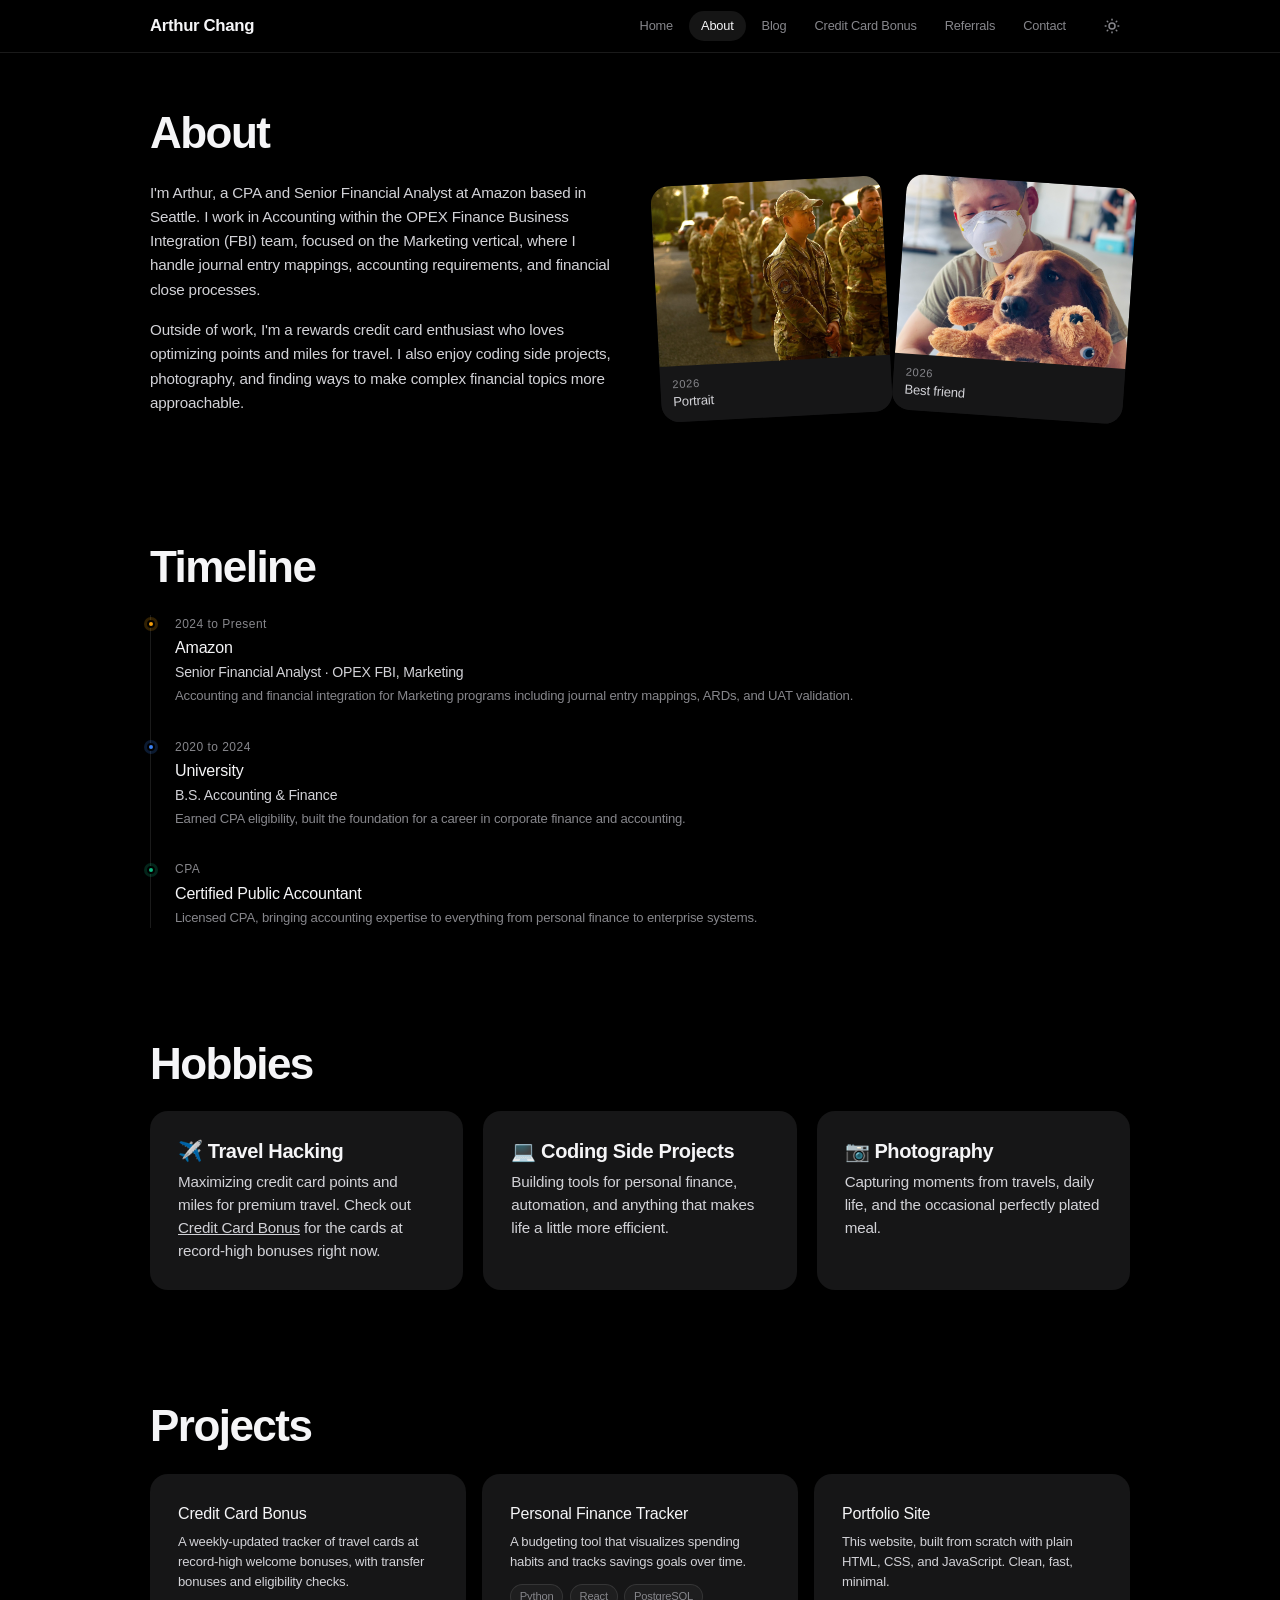
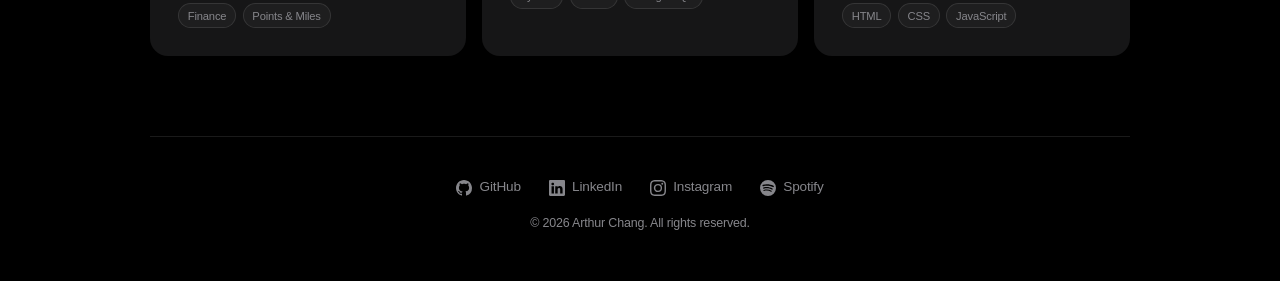
==== commit cb3fe789: "Redesign the site, add clean URLs, 40-summers countdown and new card checker Site-wide - Clean addre" ====
--- a/about.html
+++ b/about.html
@@ -4,6 +4,7 @@
     <meta charset="UTF-8">
     <meta name="viewport" content="width=device-width, initial-scale=1.0">
     <title>Arthur Chang | About</title>
+    <link rel="canonical" href="https://ayochillout.com/about">
     <link rel="stylesheet" href="styles.css">
   </head>
   <body>
@@ -11,17 +12,17 @@
     <header>
       <div class="header-top">
         <div class="site-brand">
-          <h1><a href="index.html">Arthur Chang</a></h1>
+          <h1><a href="/">Arthur Chang</a></h1>
         </div>
         <div class="nav-group">
           <nav>
             <ul>
-            <li><a href="index.html">Home</a></li>
-            <li><a href="about.html" class="active">About</a></li>
-            <li><a href="blog.html">Blog</a></li>
-            <li><a href="credit-card-bonus.html">Credit Card Bonus</a></li>
-            <li><a href="referrals.html">Referrals</a></li>
-            <li><a href="contact.html">Contact</a></li>
+            <li><a href="/">Home</a></li>
+            <li><a href="/about" class="active">About</a></li>
+            <li><a href="/blog">Blog</a></li>
+            <li><a href="/credit-card-bonus">Credit Card Bonus</a></li>
+            <li><a href="/referrals">Referrals</a></li>
+            <li><a href="/contact">Contact</a></li>
             </ul>
           </nav>
           <button class="theme-toggle" aria-label="Toggle theme">
@@ -115,7 +116,7 @@
         <div class="card-grid stagger">
           <div class="card animate-on-scroll">
             <h4>&#9992;&#65039; Travel Hacking</h4>
-            <p>Maximizing credit card points and miles for premium travel. Check out <a href="credit-card-bonus.html" style="text-decoration:underline;">Credit Card Bonus</a> for the cards at record-high bonuses right now.</p>
+            <p>Maximizing credit card points and miles for premium travel. Check out <a href="/credit-card-bonus" style="text-decoration:underline;">Credit Card Bonus</a> for the cards at record-high bonuses right now.</p>
           </div>
           <div class="card animate-on-scroll">
             <h4>&#128187; Coding Side Projects</h4>
@@ -135,7 +136,7 @@
         </div>
 
         <div class="project-grid stagger">
-          <a href="credit-card-bonus.html" class="project-card animate-on-scroll">
+          <a href="/credit-card-bonus" class="project-card animate-on-scroll">
             <h4>Credit Card Bonus</h4>
             <p>A weekly-updated tracker of travel cards at record-high welcome bonuses, with transfer bonuses and eligibility checks.</p>
             <div class="tech-tags">
@@ -168,10 +169,10 @@
     <footer>
       <!-- Footer links: quick access to the social profiles and channels -->
       <div class="footer-links">
-        <a href="https://github.com/arthurchang881225-boop" target="_blank" rel="noopener"><svg class="icon" aria-hidden="true"><use href="images/icons.svg#icon-github"></use></svg>GitHub</a>
-        <a href="https://www.linkedin.com/in/arthurchangcpa" target="_blank" rel="noopener"><svg class="icon" aria-hidden="true"><use href="images/icons.svg#icon-linkedin"></use></svg>LinkedIn</a>
-        <a href="https://www.instagram.com/ayo.chill.out" target="_blank" rel="noopener"><svg class="icon" aria-hidden="true"><use href="images/icons.svg#icon-instagram"></use></svg>Instagram</a>
-        <a href="https://open.spotify.com/user/s2gosrk3t6dteqrxak48hhbz8" target="_blank" rel="noopener"><svg class="icon" aria-hidden="true"><use href="images/icons.svg#icon-spotify"></use></svg>Spotify</a>
+        <a href="https://github.com/arthurchang881225-boop" target="_blank" rel="noopener"><svg class="icon" aria-hidden="true"><use href="#icon-github"></use></svg>GitHub</a>
+        <a href="https://www.linkedin.com/in/arthurchangcpa" target="_blank" rel="noopener"><svg class="icon" aria-hidden="true"><use href="#icon-linkedin"></use></svg>LinkedIn</a>
+        <a href="https://www.instagram.com/ayo.chill.out" target="_blank" rel="noopener"><svg class="icon" aria-hidden="true"><use href="#icon-instagram"></use></svg>Instagram</a>
+        <a href="https://open.spotify.com/user/s2gosrk3t6dteqrxak48hhbz8" target="_blank" rel="noopener"><svg class="icon" aria-hidden="true"><use href="#icon-spotify"></use></svg>Spotify</a>
       </div>
       <p class="copyright">&copy; 2026 Arthur Chang. All rights reserved.</p>
     </footer>
--- a/styles.css
+++ b/styles.css
@@ -1,47 +1,81 @@
-@import url('https://fonts.googleapis.com/css2?family=Inter:wght@400;500;600;700&display=swap');
+/*
+  Site styles
+  -----------
+  Quiet, content-first pages with Apple-style touches: a frosted sticky header,
+  large tight headlines, rounded tiles, pill buttons and gentle scroll animations.
+  Every color, radius and shadow comes from the theme variables below, so light and
+  dark mode stay in step. Pages share these pieces; page-specific sections follow.
+*/
 
 /* ─── Theme Variables ─── */
 :root {
-  --bg:          #ffffff;
-  --bg-soft:     #f9fafb;
-  --panel:       #f3f4f6;
-  --card:        #f9fafb;
-  --ink:         #111827;
-  --muted:       #374151;
-  --faint:       #6b7280;
-  --line:        rgba(0, 0, 0, 0.08);
-  --accent:      #111827;
-  --good:        #15803d;
-  --warn:        #b45309;
-  --bad:         #b91c1c;
-  --toggle-icon: block;
-  --toggle-moon: none;
+  --bg:           #ffffff;
+  --bg-soft:      #f5f5f7;
+  --card:         #f5f5f7;               /* tiles sitting on the page */
+  --panel:        #ffffff;               /* boxes inside a tile, active controls */
+  --ink:          #1d1d1f;
+  --muted:        #424245;
+  --faint:        #6e6e73;
+  --line:         rgba(0, 0, 0, 0.1);
+  --accent:       #0071e3;               /* links and primary buttons */
+  --accent-hover: #0077ed;
+  --on-accent:    #ffffff;
+  --good:         #15803d;
+  --warn:         #b45309;
+  --bad:          #b91c1c;
+  --header-bg:    rgba(255, 255, 255, 0.72);
+  --shadow:       0 2px 6px rgba(0, 0, 0, 0.06);
+  --shadow-hover: 0 12px 32px rgba(0, 0, 0, 0.1);
+  --toggle-icon:  block;
+  --toggle-moon:  none;
 }
 
 html.dark {
-  --bg:          #000000;
-  --bg-soft:     #0a0a0a;
-  --panel:       #111111;
-  --card:        #0f0f0f;
-  --ink:         #ffffff;
-  --muted:       #d1d5db;
-  --faint:       #9ca3af;
-  --line:        rgba(255, 255, 255, 0.08);
-  --accent:      #ffffff;
-  --good:        #4ade80;
-  --warn:        #fbbf24;
-  --bad:         #f87171;
-  --toggle-icon: none;
-  --toggle-moon: block;
+  --bg:           #000000;
+  --bg-soft:      #0b0b0c;
+  --card:         #161617;
+  --panel:        #262628;
+  --ink:          #f5f5f7;
+  --muted:        #d2d2d7;
+  --faint:        #86868b;
+  --line:         rgba(255, 255, 255, 0.1);
+  --accent:       #2997ff;
+  --accent-hover: #47a5ff;
+  --on-accent:    #ffffff;
+  --good:         #4ade80;
+  --warn:         #fbbf24;
+  --bad:          #f87171;
+  --header-bg:    rgba(0, 0, 0, 0.72);
+  --shadow:       0 2px 6px rgba(0, 0, 0, 0.4);
+  --shadow-hover: 0 12px 32px rgba(0, 0, 0, 0.6);
+  --toggle-icon:  none;
+  --toggle-moon:  block;
+}
+
+/* Sizes and motion shared by both themes */
+:root {
+  --page:      min(980px, calc(100% - 2.75rem));  /* content column */
+  --radius:    18px;                               /* tiles */
+  --radius-lg: 28px;                               /* hero image */
+  --radius-sm: 12px;                               /* boxes inside tiles */
+  --ease-out:  cubic-bezier(0.16, 1, 0.3, 1);      /* reveals and hovers */
 }
 
 /* ─── Reset & Base ─── */
 html {
   box-sizing: border-box;
   scroll-behavior: smooth;
+  scroll-padding-top: 72px;   /* anchors land below the sticky header */
 }
 
 *, *::before, *::after {
+  box-sizing: inherit;
+}
+
+/* Newer browsers wrap a <details> body in this pseudo-element, which "*" doesn't
+   match; without this, inputs inside the card checker lose border-box sizing.
+   Kept as its own rule so browsers that don't know it ignore only this line. */
+details::details-content {
   box-sizing: inherit;
 }
 
@@ -49,10 +83,18 @@
   margin: 0;
   background: var(--bg);
   color: var(--muted);
-  font-family: 'Inter', system-ui, -apple-system, sans-serif;
-  line-height: 1.55;
-  font-size: 15px;
+  font-family: -apple-system, BlinkMacSystemFont, 'SF Pro Text', 'Helvetica Neue', 'Inter', 'Segoe UI', Roboto, sans-serif;
+  font-size: 16px;
+  line-height: 1.5;
+  letter-spacing: -0.011em;
+  -webkit-font-smoothing: antialiased;
+  overflow-x: clip;   /* full-bleed galleries never cause sideways page scrolling */
   transition: background-color 0.35s ease, color 0.35s ease;
+}
+
+/* Anything with the hidden attribute stays hidden, even when a class sets display */
+[hidden] {
+  display: none !important;
 }
 
 img {
@@ -70,19 +112,29 @@
   color: var(--ink);
 }
 
+:focus-visible {
+  outline: 2px solid var(--accent);
+  outline-offset: 2px;
+}
+
 /* ─── Layout ─── */
-body > header,
 main,
 footer {
-  width: min(900px, calc(100% - 3rem));
+  width: var(--page);
   margin: 0 auto;
 }
 
-/* ─── Header / Nav ─── */
+/* ─── Header / Nav ───
+   Full-width frosted bar that stays at the top; its content lines up with the page. */
 body > header {
-  padding: 1.25rem 0;
+  position: sticky;
+  top: 0;
+  z-index: 50;
+  background: var(--header-bg);
+  -webkit-backdrop-filter: saturate(180%) blur(20px);
+  backdrop-filter: saturate(180%) blur(20px);
   border-bottom: 1px solid var(--line);
-  transition: border-color 0.35s ease;
+  transition: background-color 0.35s ease, border-color 0.35s ease;
 }
 
 .header-top {
@@ -90,54 +142,57 @@
   justify-content: space-between;
   align-items: center;
   gap: 1.5rem;
-  flex-wrap: wrap;
+  width: var(--page);
+  min-height: 52px;
+  margin: 0 auto;
 }
 
 .site-brand h1 {
   margin: 0;
-  font-size: 1rem;
+  font-size: 1.05rem;
   font-weight: 600;
   letter-spacing: -0.02em;
   color: var(--ink);
-  transition: color 0.35s ease;
+  white-space: nowrap;
 }
 
 .site-brand h1 a {
   color: inherit;
-  text-decoration: none;
 }
 
 .nav-group {
   display: flex;
   align-items: center;
-  gap: 1.75rem;
+  gap: 1rem;
+  min-width: 0;
 }
 
 nav ul {
   list-style: none;
   display: flex;
   align-items: center;
-  gap: 1.75rem;
+  gap: 0.25rem;
   margin: 0;
   padding: 0;
 }
 
 nav a {
-  font-size: 0.82rem;
-  color: var(--faint);
-  transition: color 0.2s ease;
+  display: block;
+  padding: 0.35rem 0.75rem;
+  border-radius: 999px;
+  font-size: 0.8rem;
+  color: var(--faint);
+  white-space: nowrap;
+  transition: color 0.2s ease, background-color 0.2s ease;
+}
+
+nav a:hover {
+  color: var(--ink);
 }
 
 nav a.active {
   color: var(--ink);
-  border: 1px solid rgba(128, 128, 128, 0.35);
-  background: rgba(128, 128, 128, 0.12);
-  border-radius: 0.5rem;
-  padding: 0.35rem 0.75rem;
-}
-
-nav a:hover {
-  color: var(--ink);
+  background: rgba(128, 128, 128, 0.16);
 }
 
 /* ─── Theme Toggle Button ─── */
@@ -145,24 +200,27 @@
   display: flex;
   align-items: center;
   justify-content: center;
+  flex-shrink: 0;
   width: 36px;
   height: 36px;
+  padding: 0;
   border: none;
-  border-radius: 0.5rem;
+  border-radius: 999px;
   background: transparent;
   color: var(--faint);
   cursor: pointer;
-  transition: color 0.2s ease;
-  padding: 0;
+  transition: color 0.2s ease, background-color 0.2s ease;
 }
 
 .theme-toggle:hover {
-  color: var(--ink);
+  opacity: 1;
+  color: var(--ink);
+  background: rgba(128, 128, 128, 0.12);
 }
 
 .theme-toggle svg {
-  width: 20px;
-  height: 20px;
+  width: 18px;
+  height: 18px;
 }
 
 .theme-toggle .icon-sun  { display: var(--toggle-moon); }
@@ -170,15 +228,15 @@
 
 /* ─── Main ─── */
 main {
-  padding: 3rem 0 4rem;
-}
-
-/* ─── Scroll Animations ─── */
+  padding: 3.5rem 0 5rem;
+}
+
+/* ─── Scroll Animations ───
+   script.js adds .in-view when an element scrolls into sight. */
 .animate-on-scroll {
   opacity: 0;
-  transform: translateY(24px);
-  transition: opacity 1.3s cubic-bezier(0.16, 1, 0.3, 1),
-              transform 1.3s cubic-bezier(0.16, 1, 0.3, 1);
+  transform: translateY(40px);
+  transition: opacity 1.1s var(--ease-out), transform 1.1s var(--ease-out);
 }
 
 .animate-on-scroll.in-view {
@@ -188,50 +246,61 @@
 
 /* Stagger children */
 .stagger > .animate-on-scroll:nth-child(1) { transition-delay: 0s; }
-.stagger > .animate-on-scroll:nth-child(2) { transition-delay: 0.18s; }
-.stagger > .animate-on-scroll:nth-child(3) { transition-delay: 0.36s; }
-.stagger > .animate-on-scroll:nth-child(4) { transition-delay: 0.54s; }
-.stagger > .animate-on-scroll:nth-child(5) { transition-delay: 0.72s; }
-.stagger > .animate-on-scroll:nth-child(6) { transition-delay: 0.9s; }
+.stagger > .animate-on-scroll:nth-child(2) { transition-delay: 0.12s; }
+.stagger > .animate-on-scroll:nth-child(3) { transition-delay: 0.24s; }
+.stagger > .animate-on-scroll:nth-child(4) { transition-delay: 0.36s; }
+.stagger > .animate-on-scroll:nth-child(5) { transition-delay: 0.48s; }
+.stagger > .animate-on-scroll:nth-child(6) { transition-delay: 0.6s; }
 
 /* ─── Hero ─── */
 .hero {
   display: grid;
-  grid-template-columns: 1fr 0.8fr;
-  gap: 3rem;
+  grid-template-columns: 1.1fr 0.9fr;
+  gap: clamp(2rem, 5vw, 4rem);
   align-items: center;
-  padding: 1rem 0 3rem;
+  padding: 1rem 0 1.5rem;
 }
 
 .hero-text .greeting {
   display: block;
-  margin: 0 0 0.75rem;
-  color: var(--faint);
-  font-size: 0.82rem;
-  letter-spacing: 0.02em;
+  margin: 0 0 0.5rem;
+  font-size: 1.05rem;
+  font-weight: 500;
+  color: var(--faint);
 }
 
 .hero-text h2 {
-  margin: 0 0 1rem;
-  font-size: clamp(1.8rem, 3.5vw, 2.5rem);
-  font-weight: 500;
-  line-height: 1.1;
-  letter-spacing: -0.03em;
-  color: var(--ink);
-  transition: color 0.35s ease;
+  min-height: 1.02em;   /* keeps the layout still while the name types out */
+  margin: 0 0 1.25rem;
+  font-size: clamp(2.6rem, 1.6rem + 4.4vw, 4.6rem);
+  font-weight: 700;
+  line-height: 1.02;
+  letter-spacing: -0.045em;
+  color: var(--ink);
 }
 
 .hero-text p {
   margin: 0;
-  max-width: 48ch;
-  color: var(--muted);
-  font-size: 0.95rem;
-  line-height: 1.6;
+  max-width: 34ch;
+  font-size: clamp(1.1rem, 1rem + 0.45vw, 1.35rem);
+  font-weight: 500;
+  line-height: 1.4;
+  letter-spacing: -0.02em;
+  color: var(--faint);
+}
+
+.hero-actions {
+  display: flex;
+  flex-wrap: wrap;
+  align-items: center;
+  gap: 0.75rem 1.5rem;
+  margin-top: 2rem;
 }
 
 /* Typing cursor */
 .typing-cursor::after {
   content: '|';
+  font-weight: 300;
   animation: blink 1.1s step-start infinite;
   color: var(--faint);
 }
@@ -241,29 +310,89 @@
 }
 
 .hero-visual {
-  border-radius: 0.75rem;
+  border-radius: var(--radius-lg);
   overflow: hidden;
-  border: 1px solid var(--line);
-  transition: border-color 0.35s ease, transform 0.4s ease;
-}
-
-.hero-visual:hover {
-  transform: scale(1.015);
+  background: var(--card);
 }
 
 .hero-visual img {
   width: 100%;
-  height: 420px;
+  height: 460px;
   object-fit: cover;
-  display: block;
+}
+
+/* The photo zooms in slightly as it scrolls away (browsers with scroll timelines only). */
+@supports (animation-timeline: view()) {
+  @media (prefers-reduced-motion: no-preference) {
+    .hero-visual img {
+      animation: hero-zoom linear both;
+      animation-timeline: view();
+      animation-range: exit 0% exit 100%;
+    }
+  }
+}
+
+@keyframes hero-zoom {
+  to { transform: scale(1.12); }
+}
+
+/* ─── Buttons and links ─── */
+button,
+.button {
+  display: inline-flex;
+  align-items: center;
+  justify-content: center;
+  gap: 0.35rem;
+  padding: 0.6rem 1.3rem;
+  border: 0;
+  border-radius: 999px;
+  background: var(--accent);
+  color: var(--on-accent);
+  font: inherit;
+  font-size: 0.95rem;
+  font-weight: 500;
+  cursor: pointer;
+  transition: background-color 0.2s ease, color 0.2s ease, opacity 0.2s ease;
+}
+
+button:hover,
+.button:hover {
+  background: var(--accent-hover);
+  color: var(--on-accent);
+}
+
+/* "Learn more ›" style text link */
+.link-more {
+  display: inline-flex;
+  align-items: center;
+  gap: 0.2rem;
+  font-size: 0.95rem;
+  color: var(--accent);
+}
+
+.link-more::after {
+  content: '\203A';       /* › */
+  font-size: 1.2em;
+  line-height: 1;
+  transition: transform 0.2s ease;
+}
+
+.link-more:hover {
+  color: var(--accent);
+  text-decoration: underline;
+}
+
+.link-more:hover::after {
+  transform: translateX(2px);
 }
 
 /* ─── Section blocks ─── */
 .section-block {
-  padding-top: 2.5rem;
-  margin-top: 2.5rem;
-  border-top: 1px solid var(--line);
-  transition: border-color 0.35s ease;
+  margin-top: clamp(4rem, 9vw, 7rem);
+}
+
+.page-intro {
+  margin-top: 0;
 }
 
 .section-header {
@@ -271,95 +400,170 @@
   justify-content: space-between;
   align-items: baseline;
   flex-wrap: wrap;
-  gap: 1rem;
-  margin-bottom: 1.25rem;
+  gap: 0.5rem 1rem;
+  margin-bottom: 1.5rem;
 }
 
 .section-header h3 {
   margin: 0;
-  font-size: 1.25rem;
-  font-weight: 500;
-  letter-spacing: -0.02em;
-  color: var(--ink);
-  transition: color 0.35s ease;
+  font-size: clamp(1.75rem, 1.2rem + 2.2vw, 2.75rem);
+  font-weight: 600;
+  line-height: 1.08;
+  letter-spacing: -0.035em;
+  color: var(--ink);
 }
 
 .section-header a {
-  color: var(--faint);
-  font-size: 0.82rem;
+  font-size: 0.95rem;
+  color: var(--accent);
 }
 
 .section-header a:hover {
-  color: var(--ink);
+  color: var(--accent);
+  text-decoration: underline;
+}
+
+/* Small label above a headline */
+.eyebrow {
+  display: block;
+  margin: 0 0 0.75rem;
+  font-size: 0.85rem;
+  font-weight: 600;
+  letter-spacing: 0;
+  color: var(--faint);
 }
 
 /* ─── Content cards ─── */
 .card-grid {
   display: grid;
   grid-template-columns: repeat(auto-fill, minmax(260px, 1fr));
-  gap: 1rem;
+  gap: 1.25rem;
 }
 
 .card {
   background: var(--card);
-  border: 1px solid var(--line);
-  border-radius: 0.75rem;
-  padding: 1.25rem;
-  transition: all 0.25s cubic-bezier(0.22, 1, 0.36, 1);
-}
-
+  border: 0;
+  border-radius: var(--radius);
+  padding: 1.75rem;
+  transition: transform 0.5s var(--ease-out), box-shadow 0.5s var(--ease-out),
+              background-color 0.35s ease;
+}
+
+a.card:hover,
 .card:hover {
-  border-color: rgba(128, 128, 128, 0.25);
-  transform: translateY(-2px);
+  transform: translateY(-4px);
+  box-shadow: var(--shadow-hover);
 }
 
 .card .meta {
-  font-size: 0.72rem;
-  letter-spacing: 0.06em;
-  text-transform: uppercase;
-  color: var(--faint);
   margin-bottom: 0.5rem;
+  font-size: 0.8rem;
+  font-weight: 600;
+  color: var(--faint);
 }
 
 .card h4 {
   margin: 0 0 0.5rem;
-  font-size: 1rem;
-  font-weight: 500;
-  color: var(--ink);
-  transition: color 0.35s ease;
+  font-size: 1.25rem;
+  font-weight: 600;
+  line-height: 1.2;
+  letter-spacing: -0.02em;
+  color: var(--ink);
 }
 
 .card p {
   margin: 0;
   color: var(--muted);
-  font-size: 0.88rem;
+  font-size: 0.95rem;
   line-height: 1.5;
+}
+
+/* ─── Horizontal gallery ───
+   A row of tiles you can swipe, scroll or page with the arrow buttons
+   (script.js wires the buttons for every .gallery). */
+.gallery {
+  position: relative;
+}
+
+.gallery-track {
+  display: grid;
+  grid-auto-flow: column;
+  grid-auto-columns: minmax(250px, 300px);
+  gap: 1.25rem;
+  margin: 0;
+  padding: 0.5rem 0 1.5rem;
+  list-style: none;
+  overflow-x: auto;
+  overscroll-behavior-x: contain;
+  scroll-snap-type: x mandatory;
+  scrollbar-width: none;
+  /* Run to both screen edges while the first tile lines up with the page column.
+     --bleed is the space beside the column: (screen - 980px) / 2, at least the gutter. */
+  --bleed: max((100vw - 980px) / 2, 1.375rem);
+  margin-inline: calc(-1 * var(--bleed));
+  padding-inline: var(--bleed);
+  scroll-padding-inline: var(--bleed);
+}
+
+.gallery-track::-webkit-scrollbar {
+  display: none;
+}
+
+.gallery-track > * {
+  scroll-snap-align: start;
+}
+
+.gallery-paddles {
+  display: flex;
+  justify-content: flex-end;
+  gap: 0.75rem;
+}
+
+.gallery-paddles button {
+  width: 36px;
+  height: 36px;
+  padding: 0;
+  background: var(--card);
+  color: var(--ink);
+  font-size: 1.35rem;
+  line-height: 1;
+}
+
+.gallery-paddles button:hover {
+  background: rgba(128, 128, 128, 0.2);
+  color: var(--ink);
+}
+
+.gallery-paddles button:disabled {
+  opacity: 0.35;
+  cursor: default;
+}
+
+.gallery-paddles button:disabled:hover {
+  background: var(--card);
 }
 
 /* ─── Quote ─── */
 .quote {
-  padding: 1.25rem 1.5rem;
-  border-left: 2px solid var(--ink);
-  background: var(--panel);
-  border-radius: 0 0.5rem 0.5rem 0;
-  transition: background-color 0.35s ease, border-color 0.35s ease;
+  text-align: center;
 }
 
 .quote p {
-  margin: 0;
-  font-size: clamp(1.1rem, 1.8vw, 1.4rem);
-  line-height: 1.45;
-  letter-spacing: -0.02em;
-  color: var(--ink);
-  transition: color 0.35s ease;
+  max-width: 22ch;
+  margin: 0 auto;
+  font-size: clamp(1.75rem, 1rem + 3vw, 3rem);
+  font-weight: 600;
+  line-height: 1.12;
+  letter-spacing: -0.035em;
+  color: var(--ink);
 }
 
 .quote cite {
   display: block;
-  margin-top: 0.6rem;
+  margin-top: 1.25rem;
   color: var(--faint);
   font-style: normal;
-  font-size: 0.85rem;
+  font-size: 1rem;
 }
 
 /* ─── Blog page ─── */
@@ -370,14 +574,9 @@
 
 .blog-list article {
   background: var(--card);
-  border: 1px solid var(--line);
-  border-radius: 0.75rem;
-  padding: 1.5rem;
-  transition: border-color 0.25s ease, background-color 0.35s ease;
-}
-
-.blog-list article:hover {
-  border-color: rgba(128, 128, 128, 0.25);
+  border-radius: var(--radius);
+  padding: 1.75rem;
+  transition: background-color 0.35s ease;
 }
 
 .blog-list article h2 {
@@ -409,7 +608,7 @@
   max-width: 100%;
   aspect-ratio: 16 / 9;
   border: 0;
-  border-radius: 0.5rem;
+  border-radius: var(--radius-sm);
   margin-top: 1rem;
 }
 
@@ -423,15 +622,14 @@
 
 .contact-card {
   background: var(--card);
-  border: 1px solid var(--line);
-  border-radius: 0.75rem;
-  padding: 1.25rem;
-  transition: all 0.25s cubic-bezier(0.22, 1, 0.36, 1);
+  border-radius: var(--radius);
+  padding: 1.5rem;
+  transition: transform 0.5s var(--ease-out), box-shadow 0.5s var(--ease-out);
 }
 
 .contact-card:hover {
-  border-color: rgba(128, 128, 128, 0.25);
-  transform: translateY(-2px);
+  transform: translateY(-4px);
+  box-shadow: var(--shadow-hover);
 }
 
 .contact-card .label {
@@ -448,6 +646,7 @@
 .contact-card .value {
   font-size: 0.82rem;
   color: var(--faint);
+  overflow-wrap: anywhere;   /* long handles wrap instead of widening the card */
 }
 
 .contact-form-section h3 {
@@ -461,9 +660,8 @@
 
 form {
   background: var(--card);
-  border: 1px solid var(--line);
-  border-radius: 0.75rem;
-  padding: 1.5rem;
+  border-radius: var(--radius);
+  padding: 1.75rem;
   max-width: 560px;
   transition: background-color 0.35s ease, border-color 0.35s ease;
 }
@@ -482,7 +680,7 @@
   margin-bottom: 1rem;
   padding: 0.65rem 0.8rem;
   border: 1px solid var(--line);
-  border-radius: 0.5rem;
+  border-radius: var(--radius-sm);
   background: var(--bg);
   color: var(--ink);
   font: inherit;
@@ -493,7 +691,7 @@
 input:focus,
 textarea:focus {
   outline: none;
-  border-color: rgba(128, 128, 128, 0.4);
+  border-color: var(--accent);
 }
 
 textarea {
@@ -501,27 +699,6 @@
   resize: vertical;
 }
 
-button,
-.button {
-  display: inline-flex;
-  align-items: center;
-  justify-content: center;
-  padding: 0.6rem 1.2rem;
-  border: 1px solid var(--line);
-  border-radius: 0.5rem;
-  background: var(--ink);
-  color: var(--bg);
-  font-weight: 600;
-  font-size: 0.85rem;
-  cursor: pointer;
-  transition: opacity 0.2s ease, background-color 0.35s ease, color 0.35s ease;
-}
-
-button:hover,
-.button:hover {
-  opacity: 0.85;
-  text-decoration: none;
-}
 
 /* ─── About page ─── */
 .about-intro {
@@ -547,10 +724,10 @@
 
 .photo-card {
   position: relative;
-  border-radius: 0.75rem;
+  border-radius: var(--radius);
   overflow: hidden;
-  border: 1px solid var(--line);
-  transition: all 0.4s cubic-bezier(0.22, 1, 0.36, 1);
+  background: var(--card);
+  transition: transform 0.5s var(--ease-out), box-shadow 0.5s var(--ease-out);
 }
 
 .photo-card:nth-child(1) { transform: rotate(-3deg); }
@@ -559,7 +736,7 @@
 .photo-card:hover {
   transform: rotate(0deg) scale(1.03) !important;
   z-index: 2;
-  border-color: rgba(128, 128, 128, 0.25);
+  box-shadow: var(--shadow-hover);
 }
 
 .photo-card img {
@@ -659,16 +836,14 @@
 .project-card {
   display: block;
   background: var(--card);
-  border: 1px solid var(--line);
-  border-radius: 0.75rem;
-  padding: 1.25rem;
-  transition: all 0.25s cubic-bezier(0.22, 1, 0.36, 1);
+  border-radius: var(--radius);
+  padding: 1.75rem;
+  transition: transform 0.5s var(--ease-out), box-shadow 0.5s var(--ease-out);
 }
 
 .project-card:hover {
-  border-color: rgba(128, 128, 128, 0.25);
-  transform: translateY(-2px);
-  text-decoration: none;
+  transform: translateY(-4px);
+  box-shadow: var(--shadow-hover);
 }
 
 .project-card h4 {
@@ -706,14 +881,23 @@
    Shared card pieces (.cc-*) are also used by the Referrals page.
    Status colors come from --good / --warn / --bad so both themes stay readable. */
 .ccb-intro {
-  max-width: 680px;
+  max-width: 720px;
 }
 
 .ccb-lede {
   margin: 0 0 0.75rem;
-  font-size: 0.95rem;
-  line-height: 1.6;
+  font-size: clamp(1.05rem, 1rem + 0.3vw, 1.2rem);
+  line-height: 1.5;
   color: var(--muted);
+}
+
+/* The toggle and checker sit close under the intro, like one control bar */
+.section-block.ccb-toolbar {
+  margin-top: 2rem;
+}
+
+.ccb-toolbar + .section-block {
+  margin-top: 1.25rem;
 }
 
 .ccb-lede b {
@@ -736,64 +920,47 @@
   gap: 1rem 1.5rem;
 }
 
-.ccb-toolbar .ccb-meta {
-  flex: 1 1 320px;
-  margin: 0;
-}
-
 .ccb-toggle {
   display: inline-flex;
-  gap: 3px;
+  gap: 2px;
   padding: 3px;
-  border: 1px solid var(--line);
   border-radius: 999px;
-  background: var(--panel);
+  background: var(--card);
 }
 
 .ccb-toggle button {
-  padding: 0.4rem 1.1rem;
-  border: 0;
+  padding: 0.45rem 1.4rem;
   border-radius: 999px;
   background: transparent;
   color: var(--faint);
-  font-weight: 500;
-}
-
-.ccb-toggle button[aria-pressed="true"] {
-  background: var(--ink);
-  color: var(--bg);
+  font-size: 0.9rem;
 }
 
 .ccb-toggle button:hover {
-  opacity: 1;
-  color: var(--ink);
-}
-
+  background: transparent;
+  color: var(--ink);
+}
+
+.ccb-toggle button[aria-pressed="true"],
 .ccb-toggle button[aria-pressed="true"]:hover {
-  color: var(--bg);
-}
-
-.ccb-toggle button:focus-visible,
-.ccb-panel summary:focus-visible,
-.cc-cta:focus-visible {
-  outline: 2px solid var(--ink);
-  outline-offset: 2px;
+  background: var(--panel);
+  color: var(--ink);
+  box-shadow: var(--shadow);
 }
 
 /* Panels and collapsible sections */
 .ccb-panel {
   background: var(--card);
-  border: 1px solid var(--line);
-  border-radius: 0.75rem;
-  padding: 1.25rem;
-  margin-bottom: 1rem;
+  border-radius: var(--radius);
+  padding: 1.5rem;
+  margin-bottom: 1.25rem;
   transition: background-color 0.35s ease, border-color 0.35s ease;
 }
 
 .ccb-panel summary {
   cursor: pointer;
-  font-size: 1rem;
-  font-weight: 500;
+  font-size: 1.1rem;
+  font-weight: 600;
   color: var(--ink);
 }
 
@@ -803,88 +970,153 @@
 
 .ccb-panel-title {
   margin: 0 0 0.35rem;
-  font-size: 1rem;
-  font-weight: 500;
-  color: var(--ink);
-}
-
-.ccb-prose p {
+  font-size: 1.1rem;
+  font-weight: 600;
+  color: var(--ink);
+}
+
+/* Bonus checker: a start row, then one question at a time, then the result */
+.ccb-check-start,
+.ccb-done-actions {
+  display: flex;
+  flex-wrap: wrap;
+  align-items: center;
+  justify-content: space-between;
+  gap: 1rem;
+}
+
+.ccb-check-start .ccb-meta {
+  margin: 0;
+}
+
+.ccb-progress {
+  display: flex;
+  align-items: center;
+  gap: 1rem;
+  margin-bottom: 1.25rem;
+  font-size: 0.8rem;
+  color: var(--faint);
+}
+
+.ccb-progress-bar {
+  flex: 1;
+  max-width: 220px;
+  height: 4px;
+  border-radius: 999px;
+  background: var(--line);
+  overflow: hidden;
+}
+
+.ccb-progress-bar i {
+  display: block;
+  height: 100%;
+  width: 25%;
+  background: var(--accent);
+  transition: width 0.4s var(--ease-out);
+}
+
+.ccb-question {
+  margin: 0 0 1rem;
+  font-size: clamp(1.15rem, 1rem + 0.6vw, 1.45rem);
+  font-weight: 600;
+  line-height: 1.25;
+  letter-spacing: -0.02em;
+  color: var(--ink);
+  outline: none;
+}
+
+.ccb-step {
+  animation: ccb-step-in 0.35s var(--ease-out);
+}
+
+@keyframes ccb-step-in {
+  from { opacity: 0; transform: translateX(16px); }
+}
+
+/* Answers are outlined pills; the chosen one fills with the accent color */
+.ccb-options {
+  display: flex;
+  flex-wrap: wrap;
+  gap: 0.6rem;
+}
+
+.ccb-options button {
+  padding: 0.6rem 1.15rem;
+  border: 1px solid var(--line);
+  background: var(--panel);
+  color: var(--ink);
+  font-size: 0.92rem;
+}
+
+.ccb-options button:hover {
+  background: var(--panel);
+  color: var(--ink);
+  border-color: var(--accent);
+}
+
+.ccb-options button[aria-pressed="true"],
+.ccb-options button[aria-pressed="true"]:hover {
+  border-color: var(--accent);
+  background: var(--accent);
+  color: var(--on-accent);
+}
+
+.ccb-quiz-nav {
+  display: flex;
+  justify-content: space-between;
+  align-items: center;
+  min-height: 2.5rem;
+  margin-top: 1.5rem;
+}
+
+/* Quiet text-style button (Back, Change answers, Start over, Show them) */
+.ccb-text-button,
+.ccb-text-button:hover {
+  padding: 0.3rem 0;
+  background: none;
+  color: var(--accent);
+  font-size: 0.9rem;
+}
+
+.ccb-text-button:hover {
+  text-decoration: underline;
+}
+
+.ccb-quiz-nav [data-action="next"] {
+  margin-left: auto;
+}
+
+.ccb-result {
   margin: 0 0 0.75rem;
-  font-size: 0.88rem;
-  line-height: 1.6;
-}
-
-/* Eligibility checker */
-.ccb-fields {
-  display: grid;
-  grid-template-columns: repeat(auto-fit, minmax(220px, 1fr));
-  gap: 0 1rem;
-  margin-top: 0.75rem;
-}
-
-.ccb-fields label {
-  min-height: 2.6em;
-  font-weight: 400;
-}
-
-.ccb-had {
-  margin: 0 0 1rem;
-  padding: 0.75rem 1rem;
-  border: 1px solid var(--line);
-  border-radius: 0.5rem;
-}
-
-.ccb-had legend {
-  padding: 0 0.35rem;
-  font-size: 0.82rem;
-  font-weight: 500;
-  color: var(--muted);
-}
-
-.ccb-had h5 {
-  margin: 0.5rem 0 0.35rem;
-  font-size: 0.7rem;
-  font-weight: 500;
-  letter-spacing: 0.06em;
-  text-transform: uppercase;
-  color: var(--faint);
-}
-
-.ccb-had-group {
-  display: grid;
-  grid-template-columns: repeat(auto-fill, minmax(190px, 1fr));
-  gap: 0.15rem 1rem;
-}
-
-.ccb-had label,
-.ccb-checks label {
-  display: flex;
+  font-size: 1.15rem;
+  color: var(--ink);
+}
+
+.ccb-answers {
+  display: flex;
+  flex-wrap: wrap;
+  gap: 0.4rem;
+  margin-bottom: 1rem;
+}
+
+.ccb-switch {
+  display: inline-flex;
   align-items: center;
   gap: 0.5rem;
-  margin: 0;
-  font-size: 0.82rem;
-  font-weight: 400;
-  color: var(--muted);
+  margin: 0 auto 0 0;
+  font-size: 0.9rem;
+  color: var(--ink);
   cursor: pointer;
 }
 
-.ccb-checker input[type="checkbox"] {
+.ccb-switch input {
   width: auto;
   margin: 0;
-  accent-color: var(--ink);
-}
-
-.ccb-checks {
-  display: flex;
-  flex-wrap: wrap;
-  gap: 0.5rem 1.5rem;
-  margin-bottom: 0.75rem;
-}
-
-.ccb-summary {
-  margin: 0;
-  font-size: 0.88rem;
-  color: var(--ink);
+  accent-color: var(--accent);
+}
+
+.ccb-done-actions .ccb-text-button {
+  margin-left: 0.5rem;
 }
 
 /* Chart: bonus value per $100 of spend */
@@ -969,9 +1201,9 @@
   max-width: 240px;
   padding: 0.5rem 0.65rem;
   border: 1px solid var(--line);
-  border-radius: 0.5rem;
-  background: var(--bg);
-  box-shadow: 0 6px 18px rgba(0, 0, 0, 0.18);
+  border-radius: var(--radius-sm);
+  background: var(--panel);
+  box-shadow: var(--shadow-hover);
   font-size: 0.75rem;
   color: var(--muted);
   pointer-events: none;
@@ -1002,8 +1234,8 @@
 .ccb-art img {
   width: 132px;
   height: auto;
-  border-radius: 0.45rem;
-  box-shadow: 0 2px 8px rgba(0, 0, 0, 0.25);
+  border-radius: 8px;
+  box-shadow: 0 6px 16px rgba(0, 0, 0, 0.22);
 }
 
 .ccb-art-fallback {
@@ -1026,8 +1258,9 @@
 
 .ccb-card-title h4 {
   margin: 0.2rem 0 0.5rem;
-  font-size: 1.1rem;
+  font-size: 1.3rem;
   font-weight: 600;
+  letter-spacing: -0.02em;
   line-height: 1.3;
   color: var(--ink);
 }
@@ -1098,22 +1331,25 @@
   pointer-events: none;
 }
 
-.ccb-columns {
+/* Three sections under the offer history: earning rates, credits, highlights */
+.ccb-sections {
   display: grid;
-  grid-template-columns: repeat(auto-fit, minmax(260px, 1fr));
-  gap: 1rem 1.5rem;
-  margin-top: 1.25rem;
+  grid-template-columns: repeat(auto-fit, minmax(240px, 1fr));
+  gap: 1.25rem 1.75rem;
+  margin-top: 1.5rem;
 }
 
 .ccb-card .lbl {
-  margin-bottom: 0.4rem;
+  margin: 0 0 0.4rem;
   font-size: 0.7rem;
+  font-weight: 500;
   letter-spacing: 0.05em;
   text-transform: uppercase;
   color: var(--faint);
 }
 
 .ccb-earn,
+.ccb-credits,
 .ccb-perks {
   margin: 0;
   padding: 0;
@@ -1121,39 +1357,87 @@
 }
 
 .ccb-earn li,
+.ccb-credits li,
 .ccb-perks li {
   display: flex;
   gap: 0.75rem;
-  padding: 0.3rem 0;
+  padding: 0.4rem 0;
   border-bottom: 1px solid var(--line);
-  font-size: 0.82rem;
+  font-size: 0.85rem;
   line-height: 1.45;
 }
 
 .ccb-earn li:last-child,
+.ccb-credits li:last-child,
 .ccb-perks li:last-child {
   border-bottom: 0;
 }
 
+/* Rate first, then every category at that rate */
 .ccb-earn b {
-  flex: 0 0 2.8rem;
-  color: var(--ink);
-}
-
+  flex: 0 0 2.9rem;
+  color: var(--ink);
+}
+
+/* Credits and highlights: name on the left, amount on the right */
+.ccb-credits li,
 .ccb-perks li {
   justify-content: space-between;
 }
 
+.ccb-credits b,
 .ccb-perks b {
   flex-shrink: 0;
   max-width: 45%;
   text-align: right;
   font-weight: 500;
+}
+
+.ccb-credits b {
   color: var(--good);
 }
 
-.ccb-perks .ccb-perk b {
-  color: var(--faint);
+.ccb-perks b {
+  color: var(--faint);
+}
+
+/* Yearly total under the credits */
+.ccb-credits .ccb-total {
+  margin-top: 0.25rem;
+  padding-top: 0.6rem;
+  border-top: 1px solid var(--ink);
+  font-weight: 600;
+  color: var(--ink);
+}
+
+.ccb-credits .ccb-total b {
+  font-size: 1rem;
+  font-weight: 700;
+  font-variant-numeric: tabular-nums;
+}
+
+.ccb-none {
+  color: var(--faint);
+}
+
+/* Annual fee waived for the first year: regular fee crossed out in red */
+.ccb-fee-old {
+  position: relative;
+  margin-right: 0.5rem;
+  color: var(--faint);
+  font-weight: 600;
+  text-decoration: none;
+}
+
+.ccb-fee-old::after {
+  content: '';
+  position: absolute;
+  left: -3px;
+  right: -3px;
+  top: 50%;
+  border-top: 2.5px solid var(--bad);
+  border-radius: 2px;
+  transform: rotate(-12deg);
 }
 
 .ccb-card-foot {
@@ -1167,10 +1451,6 @@
   border-top: 1px solid var(--line);
 }
 
-.ccb-card-foot .ccb-meta {
-  margin: 0;
-}
-
 .ccb-actions {
   display: flex;
   flex-wrap: wrap;
@@ -1183,7 +1463,7 @@
 }
 
 .ccb-official {
-  font-size: 0.78rem;
+  font-size: 0.85rem;
   color: var(--faint);
   text-decoration: underline;
   text-underline-offset: 2px;
@@ -1200,8 +1480,8 @@
 .ccb-table-wrap {
   overflow-x: auto;
   margin-bottom: 0.75rem;
-  border: 1px solid var(--line);
-  border-radius: 0.75rem;
+  border-radius: var(--radius);
+  background: var(--card);
 }
 
 .ccb-table {
@@ -1212,7 +1492,7 @@
 
 .ccb-table th,
 .ccb-table td {
-  padding: 0.65rem 0.8rem;
+  padding: 0.8rem 1rem;
   border-bottom: 1px solid var(--line);
   text-align: left;
   vertical-align: top;
@@ -1224,7 +1504,6 @@
   letter-spacing: 0.05em;
   text-transform: uppercase;
   color: var(--faint);
-  background: var(--panel);
   white-space: nowrap;
 }
 
@@ -1313,6 +1592,17 @@
   flex: 1;
 }
 
+.ref-art {
+  width: 132px;
+  height: auto;
+  margin-bottom: 1rem;
+  border-radius: 8px;
+}
+
+img.ref-art {
+  box-shadow: 0 6px 16px rgba(0, 0, 0, 0.22);
+}
+
 .ref-badge {
   margin-top: 0.75rem;
 }
@@ -1330,14 +1620,9 @@
 
 .cc-card {
   background: var(--card);
-  border: 1px solid var(--line);
-  border-radius: 0.75rem;
-  padding: 1.5rem;
-  transition: all 0.25s cubic-bezier(0.22, 1, 0.36, 1);
-}
-
-.cc-card:hover {
-  border-color: rgba(128, 128, 128, 0.25);
+  border-radius: var(--radius);
+  padding: 1.75rem;
+  transition: background-color 0.35s ease;
 }
 
 .cc-issuer {
@@ -1390,8 +1675,8 @@
 
 .cc-detail-box {
   background: var(--panel);
-  border-radius: 0.5rem;
-  padding: 0.85rem 1rem;
+  border-radius: var(--radius-sm);
+  padding: 1rem 1.1rem;
   transition: background-color 0.35s ease;
 }
 
@@ -1404,13 +1689,11 @@
 }
 
 .cc-detail-box .val {
-  font-size: 1.2rem;
+  font-size: 1.35rem;
   font-weight: 700;
-  color: var(--good);
-}
-
-.cc-detail-box .val.fee {
-  color: var(--warn);
+  letter-spacing: -0.02em;
+  color: var(--ink);
+  font-variant-numeric: tabular-nums;
 }
 
 .cc-detail-box .sub {
@@ -1420,29 +1703,29 @@
   margin-top: 0.25rem;
 }
 
+/* Primary call to action: the same blue pill as .button */
 .cc-cta {
   display: inline-flex;
   align-items: center;
   gap: 0.4rem;
   margin-top: 1rem;
-  padding: 0.5rem 1rem;
-  border: 1px solid var(--line);
-  border-radius: 0.5rem;
-  font-size: 0.82rem;
+  padding: 0.55rem 1.25rem;
+  border-radius: 999px;
+  background: var(--accent);
+  font-size: 0.9rem;
   font-weight: 500;
-  color: var(--ink);
-  transition: all 0.2s ease;
+  color: var(--on-accent);
+  transition: background-color 0.2s ease;
 }
 
 .cc-cta:hover {
-  border-color: rgba(128, 128, 128, 0.3);
-  color: var(--ink);
-  text-decoration: none;
+  background: var(--accent-hover);
+  color: var(--on-accent);
 }
 
 /* ─── Page Transition ─── */
 main {
-  animation: pageFadeIn 1.2s cubic-bezier(0.16, 1, 0.3, 1);
+  animation: pageFadeIn 1s var(--ease-out);
 }
 
 @keyframes pageFadeIn {
@@ -1456,59 +1739,242 @@
   }
 }
 
-/* ─── Countdown Timer ─── */
-.countdown-wrapper {
+/* ─── Home: record-high bonus tiles (filled by js/home.js) ─── */
+.bonus-tile {
+  display: flex;
+  flex-direction: column;
+  height: 100%;
+  padding: 1.75rem 1.5rem 1.5rem;
+  border-radius: var(--radius);
+  background: var(--card);
+  color: var(--muted);
+  transition: transform 0.5s var(--ease-out), box-shadow 0.5s var(--ease-out);
+}
+
+.bonus-tile:hover {
+  color: var(--muted);
+  transform: translateY(-4px);
+  box-shadow: var(--shadow-hover);
+}
+
+.bonus-tile-issuer {
+  font-size: 0.8rem;
+  font-weight: 600;
+  color: var(--faint);
+}
+
+.bonus-tile-issuer .bonus-tile-tag {
+  color: var(--accent);
+}
+
+.bonus-tile h4 {
+  margin: 0.3rem 0 1.25rem;
+  font-size: 1.2rem;
+  font-weight: 600;
+  line-height: 1.2;
+  letter-spacing: -0.02em;
+  color: var(--ink);
+}
+
+.bonus-tile-art {
+  align-self: center;
+  width: 190px;
+  max-width: 100%;
+  aspect-ratio: 1.586;
+  margin-bottom: 1.5rem;
+  border-radius: 10px;
+  object-fit: cover;
+  box-shadow: 0 8px 20px rgba(0, 0, 0, 0.22);
+  transition: transform 0.6s var(--ease-out);
+}
+
+.bonus-tile:hover .bonus-tile-art {
+  transform: scale(1.04) rotate(-1deg);
+}
+
+div.bonus-tile-art {
+  display: flex;
+  align-items: flex-end;
+  padding: 0.6rem;
+  background: linear-gradient(135deg, var(--panel), var(--bg-soft));
+  box-shadow: none;
+  border: 1px solid var(--line);
+  font-size: 0.75rem;
+  color: var(--faint);
+}
+
+.bonus-tile-points {
+  font-size: 1.6rem;
+  font-weight: 700;
+  line-height: 1.1;
+  letter-spacing: -0.03em;
+  color: var(--ink);
+  font-variant-numeric: tabular-nums;
+}
+
+.bonus-tile-value {
+  margin: 0.25rem 0 1.25rem;
+  font-size: 0.9rem;
+  color: var(--faint);
+}
+
+.bonus-tile .link-more {
+  margin-top: auto;
+}
+
+/* ─── Home: 40 summers, 40 winters ───
+   A statement whose words light up as you scroll, the summers and winters as dots,
+   and a live countdown. All filled by script.js. */
+.seasons {
   text-align: center;
-  padding: 1.5rem 0;
-}
-
+}
+
+.seasons-statement {
+  max-width: 24ch;
+  margin: 0 auto;
+  font-size: clamp(1.9rem, 1rem + 3.4vw, 3.4rem);
+  font-weight: 700;
+  line-height: 1.1;
+  letter-spacing: -0.04em;
+  color: var(--ink);
+}
+
+/* Words start dim and brighten one by one (see "Word Reveal" in script.js) */
+.reveal-words .word {
+  opacity: 0.18;
+  transition: opacity 0.35s ease;
+}
+
+.reveal-words .word.lit {
+  opacity: 1;
+}
+
+.seasons-left {
+  margin: clamp(2.5rem, 6vw, 4rem) 0 0.5rem;
+  font-size: clamp(1.15rem, 1rem + 0.6vw, 1.5rem);
+  font-weight: 600;
+  letter-spacing: -0.02em;
+  color: var(--ink);
+}
+
+.seasons-left b {
+  font-variant-numeric: tabular-nums;
+}
+
+.seasons-sub {
+  margin: 0 0 2rem;
+  font-size: 0.95rem;
+  color: var(--faint);
+}
+
+.season-grid {
+  display: grid;
+  grid-template-columns: auto 1fr;
+  gap: 0.6rem 1rem;
+  align-items: center;
+  max-width: 760px;
+  margin: 0 auto;
+  padding: 1.5rem;
+  border-radius: var(--radius);
+  background: var(--card);
+  text-align: left;
+}
+
+.season-row-label {
+  font-size: 0.8rem;
+  font-weight: 600;
+  color: var(--faint);
+}
+
+.season-dots {
+  display: grid;
+  grid-template-columns: repeat(40, 1fr);
+  gap: 3px;
+}
+
+.season-dot {
+  aspect-ratio: 1;
+  border-radius: 50%;
+  border: 1.5px solid rgba(128, 128, 128, 0.45);
+  transform: scale(0.4);
+  opacity: 0;
+  transition: transform 0.5s var(--ease-out), opacity 0.5s var(--ease-out);
+  transition-delay: calc(var(--i) * 12ms);
+}
+
+.season-grid.in-view .season-dot {
+  transform: scale(1);
+  opacity: 1;
+}
+
+.season-dot.spent.summer { background: #f59e0b; border-color: #f59e0b; }
+.season-dot.spent.winter { background: var(--accent); border-color: var(--accent); }
+
+.season-dot.now {
+  animation: season-pulse 2s ease-in-out infinite;
+}
+
+@keyframes season-pulse {
+  50% { box-shadow: 0 0 0 4px rgba(128, 128, 128, 0.25); }
+}
+
+.season-caption {
+  margin: 0.75rem 0 0;
+  font-size: 0.8rem;
+  color: var(--faint);
+}
+
+/* Countdown clock */
 .countdown {
   display: flex;
   justify-content: center;
-  gap: 1.25rem;
+  gap: clamp(1rem, 4vw, 2.5rem);
   flex-wrap: wrap;
+  margin-top: 2.5rem;
 }
 
 .countdown .unit {
   display: flex;
   flex-direction: column;
   align-items: center;
-  min-width: 72px;
+  min-width: 64px;
 }
 
 .countdown .num {
-  font-size: clamp(1.6rem, 3vw, 2.4rem);
+  font-size: clamp(2rem, 1.4rem + 2.4vw, 3.25rem);
   font-weight: 700;
+  line-height: 1.1;
+  letter-spacing: -0.03em;
   color: var(--ink);
   font-variant-numeric: tabular-nums;
-  transition: color 0.35s ease;
 }
 
 .countdown .lbl {
-  font-size: 0.7rem;
-  text-transform: uppercase;
-  letter-spacing: 0.08em;
-  color: var(--faint);
-  margin-top: 0.2rem;
+  margin-top: 0.3rem;
+  font-size: 0.75rem;
+  font-weight: 500;
+  color: var(--faint);
 }
 
 .countdown-label {
-  font-size: 0.82rem;
-  color: var(--faint);
-  margin-top: 0.75rem;
+  margin: 1rem 0 0;
+  font-size: 0.9rem;
+  color: var(--faint);
 }
 
 /* ─── Footer ─── */
 footer {
+  padding: 2.5rem 0 3rem;
   border-top: 1px solid var(--line);
-  padding: 2rem 0;
+  text-align: center;
   transition: border-color 0.35s ease;
 }
 
 .footer-links {
   display: flex;
   flex-wrap: wrap;
-  gap: 1.5rem;
+  justify-content: center;
+  gap: 0.75rem 1.75rem;
   margin-bottom: 1rem;
 }
 
@@ -1516,36 +1982,138 @@
   display: inline-flex;
   align-items: center;
   gap: 0.45rem;
-  font-size: 0.82rem;
-  color: var(--faint);
-}
-
-/* Social logos from images/icons.svg; they take the color of their link */
+  font-size: 0.85rem;
+  color: var(--faint);
+}
+
+.footer-links a:hover {
+  color: var(--ink);
+}
+
+/* Social logos drawn by script.js; they take the color of their link */
 .icon {
   width: 16px;
   height: 16px;
   flex-shrink: 0;
 }
 
-.footer-links a:hover {
-  color: var(--ink);
-}
-
 footer .copyright {
-  font-size: 0.75rem;
-  color: var(--faint);
   margin: 0;
+  font-size: 0.78rem;
+  color: var(--faint);
+}
+
+/* ─── Reduced motion: show everything at once, without movement ─── */
+@media (prefers-reduced-motion: reduce) {
+  html {
+    scroll-behavior: auto;
+  }
+
+  main,
+  .season-dot.now {
+    animation: none;
+  }
+
+  .animate-on-scroll,
+  .season-dot {
+    opacity: 1;
+    transform: none;
+    transition: none;
+  }
+
+  .reveal-words .word {
+    opacity: 1;
+  }
+
+  .card:hover,
+  a.card:hover,
+  .bonus-tile:hover,
+  .bonus-tile:hover .bonus-tile-art {
+    transform: none;
+  }
 }
 
 /* ─── Responsive ─── */
+
+/* Narrow screens: name and theme button on top, the nav as one swipeable row below */
+@media (max-width: 820px) {
+  html {
+    scroll-padding-top: 104px;
+  }
+
+  .header-top {
+    flex-wrap: wrap;
+    gap: 0 1rem;
+    min-height: 0;
+    padding-top: 0.5rem;
+  }
+
+  .site-brand {
+    flex: 1;
+  }
+
+  .nav-group {
+    display: contents;
+  }
+
+  .theme-toggle {
+    order: 2;
+  }
+
+  nav {
+    order: 3;
+    flex-basis: 100%;
+    margin: 0 -0.75rem;
+    padding: 0.25rem 0 0.5rem;
+    overflow-x: auto;
+    scrollbar-width: none;
+  }
+
+  nav::-webkit-scrollbar {
+    display: none;
+  }
+
+  nav ul {
+    width: max-content;
+    padding-right: 1.5rem;
+  }
+}
+
 @media (max-width: 700px) {
+  main {
+    padding-top: 2rem;
+  }
+
   .hero,
   .about-intro {
     grid-template-columns: 1fr;
   }
 
   .hero-visual img {
-    height: 300px;
+    height: 320px;
+  }
+
+  .gallery-track {
+    grid-auto-columns: 78%;
+  }
+
+  /* Seasons: labels above their dots, 20 dots per row */
+  .season-grid {
+    grid-template-columns: 1fr;
+    padding: 1.25rem 1rem;
+  }
+
+  .season-dots {
+    grid-template-columns: repeat(20, 1fr);
+    gap: 4px;
+  }
+
+  .countdown {
+    gap: 0.75rem;
+  }
+
+  .countdown .unit {
+    min-width: 52px;
   }
 
   .photo-gallery {
@@ -1558,20 +2126,15 @@
   }
 
   .contact-grid {
-    grid-template-columns: 1fr 1fr;
-  }
-
-  .nav-group {
-    gap: 1rem;
-  }
-
-  nav ul {
-    gap: 0.5rem 1rem;
-    flex-wrap: wrap;
+    grid-template-columns: repeat(2, minmax(0, 1fr));
+  }
+
+  .contact-card {
+    padding: 1.25rem;
   }
 
   .ccb-card {
-    padding: 1.1rem;
+    padding: 1.25rem;
   }
 
   .ccb-card-head {
@@ -1580,6 +2143,11 @@
 
   .cc-details {
     grid-template-columns: 1fr 1fr;
+  }
+
+  /* An odd last box (the annual fee) takes the full row */
+  .cc-details .cc-detail-box:last-child:nth-child(odd) {
+    grid-column: 1 / -1;
   }
 
   .cc-detail-box {
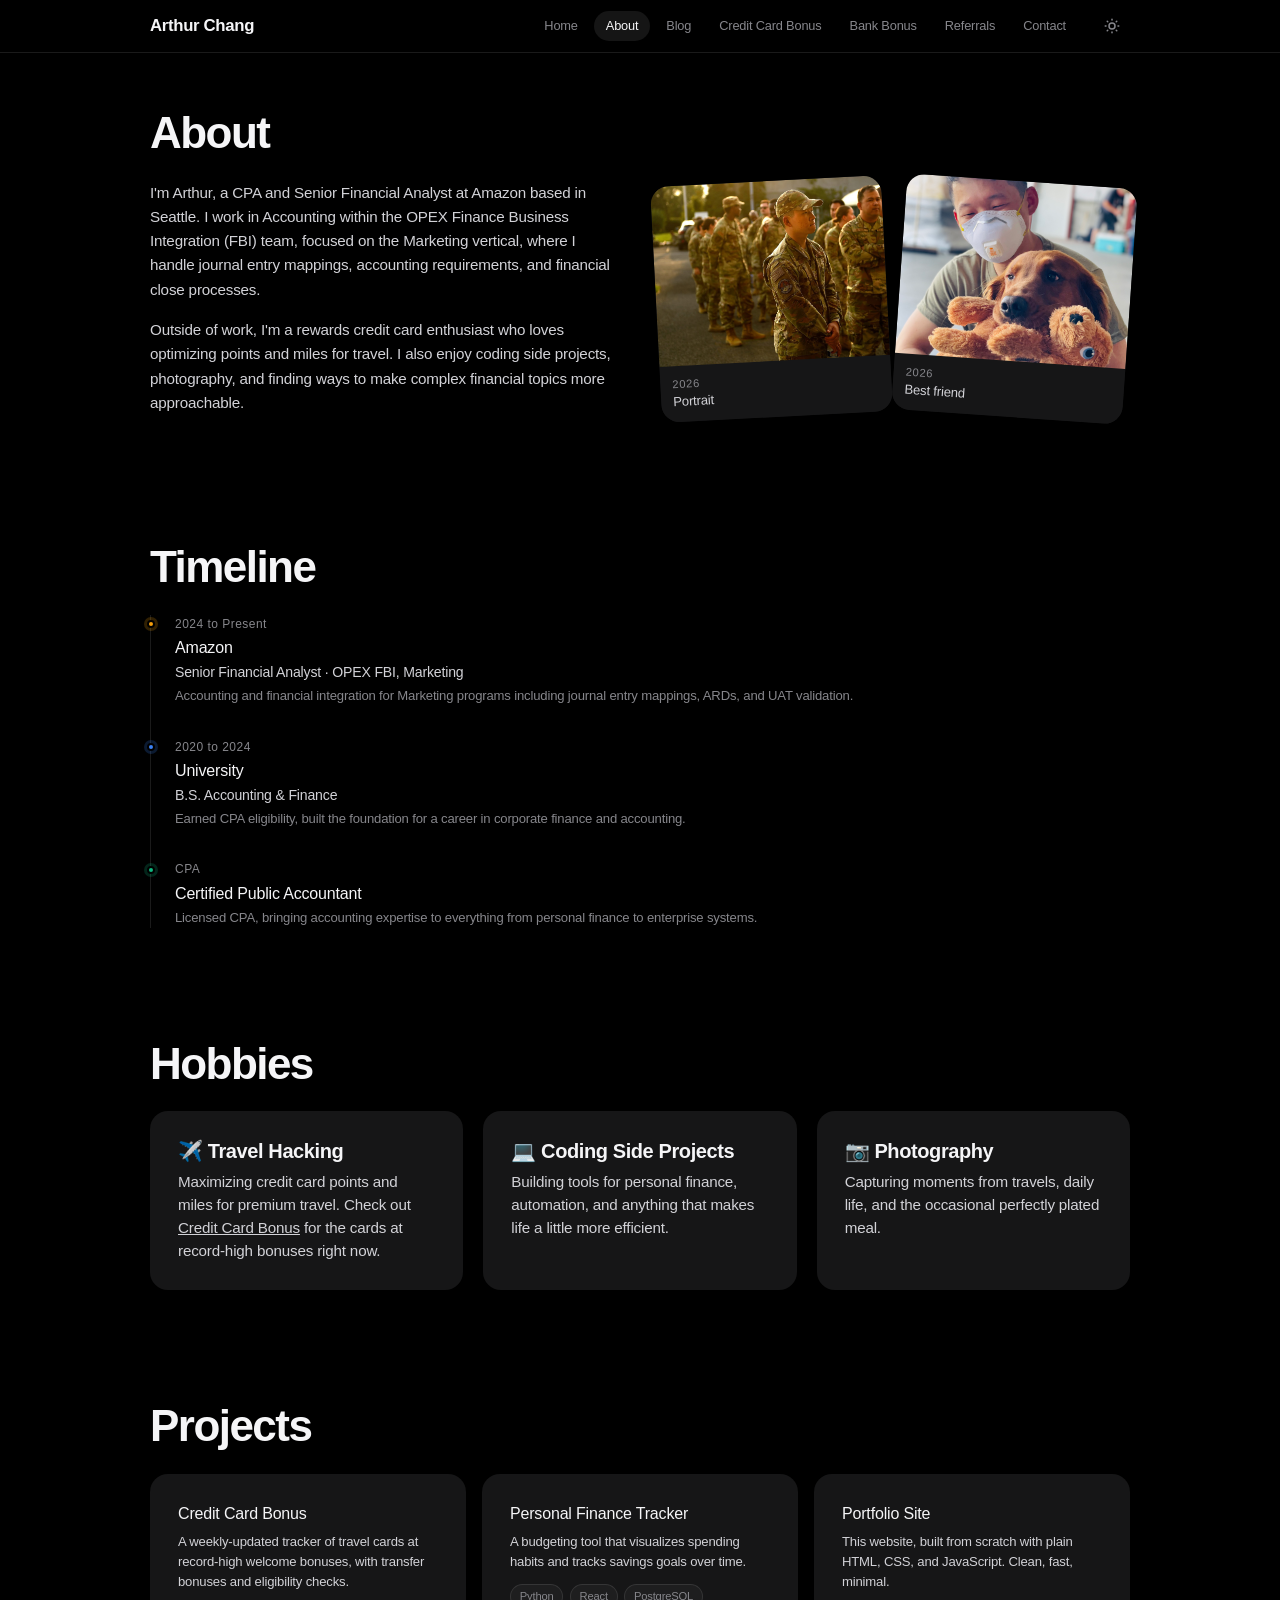
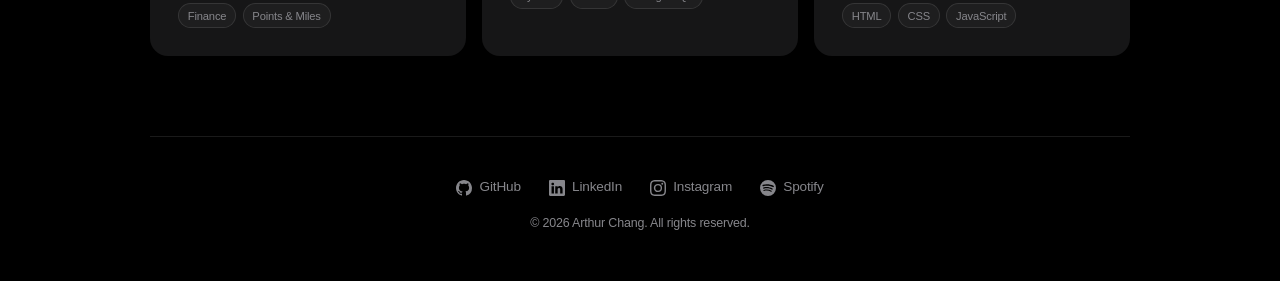
==== commit c077d967: "Add Bank Account Bonus page, connect contact form, reveal content block by block - New Bank Account " ====
--- a/about.html
+++ b/about.html
@@ -21,6 +21,7 @@
             <li><a href="/about" class="active">About</a></li>
             <li><a href="/blog">Blog</a></li>
             <li><a href="/credit-card-bonus">Credit Card Bonus</a></li>
+            <li><a href="/bank-account-bonus">Bank Bonus</a></li>
             <li><a href="/referrals">Referrals</a></li>
             <li><a href="/contact">Contact</a></li>
             </ul>
--- a/styles.css
+++ b/styles.css
@@ -231,26 +231,21 @@
   padding: 3.5rem 0 5rem;
 }
 
-/* ─── Scroll Animations ───
-   script.js adds .in-view when an element scrolls into sight. */
-.animate-on-scroll {
+/* ─── Scroll Reveal ───
+   script.js gives each block of content .reveal and adds .in-view when it scrolls
+   into sight, then removes .reveal once it has arrived. Without the script (or with
+   reduced motion) nothing is hidden. .animate-on-scroll in the HTML only marks extra
+   elements to reveal; it has no style of its own. */
+.reveal {
   opacity: 0;
-  transform: translateY(40px);
-  transition: opacity 1.1s var(--ease-out), transform 1.1s var(--ease-out);
-}
-
-.animate-on-scroll.in-view {
+  transform: translateY(48px);
+  transition: opacity 1s ease-out, transform 1.2s var(--ease-out);
+}
+
+.reveal.in-view {
   opacity: 1;
-  transform: translateY(0);
-}
-
-/* Stagger children */
-.stagger > .animate-on-scroll:nth-child(1) { transition-delay: 0s; }
-.stagger > .animate-on-scroll:nth-child(2) { transition-delay: 0.12s; }
-.stagger > .animate-on-scroll:nth-child(3) { transition-delay: 0.24s; }
-.stagger > .animate-on-scroll:nth-child(4) { transition-delay: 0.36s; }
-.stagger > .animate-on-scroll:nth-child(5) { transition-delay: 0.48s; }
-.stagger > .animate-on-scroll:nth-child(6) { transition-delay: 0.6s; }
+  transform: none;
+}
 
 /* ─── Hero ─── */
 .hero {
@@ -699,6 +694,26 @@
   resize: vertical;
 }
 
+/* Contact form: hidden spam trap, and the sent / failed message under the button */
+.form-trap {
+  position: absolute;
+  left: -9999px;
+  width: 1px;
+  height: 1px;
+  opacity: 0;
+}
+
+.form-status {
+  margin: 1rem 0 0;
+  font-size: 0.9rem;
+  line-height: 1.5;
+  color: var(--good);
+}
+
+.form-status.is-error {
+  color: var(--bad);
+}
+
 
 /* ─── About page ─── */
 .about-intro {
@@ -2003,6 +2018,116 @@
   color: var(--faint);
 }
 
+/* ─── Bank Account Bonus page ───
+   Reuses the Credit Card Bonus pieces (.ccb-*, .cc-*); only what differs is here. */
+
+/* Bank logo tile where the card page shows card art (also used on Referrals) */
+.bab-tile {
+  flex-direction: column;
+  align-items: center;
+  justify-content: center;
+  gap: 0.4rem;
+  text-align: center;
+}
+
+/* Two classes so it outranks the card art rule (.ccb-art img) on both pages */
+.bab-tile .bab-logo {
+  flex: 0 0 auto;
+  width: 44px;
+  height: 44px;
+  padding: 3px;
+  border-radius: 11px;
+  background: #fff;
+  object-fit: contain;
+  box-shadow: 0 2px 8px rgba(0, 0, 0, 0.18);
+}
+
+.bab-tile-name {
+  font-size: 0.72rem;
+  font-weight: 600;
+  line-height: 1.2;
+  color: var(--ink);
+}
+
+/* Chart colors: direct deposit offers in blue, deposit-and-keep offers in green */
+.bab-swatch-dd,
+.bab-bar-dd {
+  background: var(--accent);
+  fill: var(--accent);
+}
+
+.bab-swatch-deposit,
+.bab-bar-deposit {
+  background: var(--good);
+  fill: var(--good);
+}
+
+/* Part of a bar the visitor can't reach with their answers */
+.bab-bar-faded {
+  opacity: 0.22;
+}
+
+/* Notch at each smaller bonus tier */
+.bab-notch {
+  stroke: var(--card);
+  stroke-width: 2;
+}
+
+/* Bonus tiers: the one the visitor can reach is highlighted */
+.bab-tiers li.bab-tier-yours {
+  margin: 0 -0.5rem;
+  padding: 0.4rem 0.5rem;
+  border-radius: 8px;
+  border-bottom-color: transparent;
+  background: color-mix(in srgb, var(--good) 12%, transparent);
+  font-weight: 600;
+}
+
+/* Steps to earn the bonus, numbered */
+.bab-steps {
+  margin: 0;
+  padding-left: 1.2rem;
+  font-size: 0.85rem;
+  line-height: 1.45;
+  color: var(--ink);
+}
+
+.bab-steps li {
+  padding: 0.4rem 0 0.4rem 0.2rem;
+  border-bottom: 1px solid var(--line);
+}
+
+.bab-steps li:last-child {
+  border-bottom: 0;
+}
+
+.bab-steps li::marker {
+  color: var(--faint);
+  font-weight: 600;
+}
+
+/* Good to know: a small label over each fact */
+.bab-facts li {
+  flex-direction: column;
+  gap: 0.1rem;
+}
+
+.bab-facts li span {
+  font-size: 0.75rem;
+  color: var(--faint);
+}
+
+.bab-facts li b {
+  max-width: none;
+  text-align: left;
+  font-weight: 400;
+  color: var(--ink);
+}
+
+.bab-facts li.bab-note {
+  color: var(--muted);
+}
+
 /* ─── Reduced motion: show everything at once, without movement ─── */
 @media (prefers-reduced-motion: reduce) {
   html {
@@ -2014,7 +2139,7 @@
     animation: none;
   }
 
-  .animate-on-scroll,
+  .reveal,
   .season-dot {
     opacity: 1;
     transform: none;
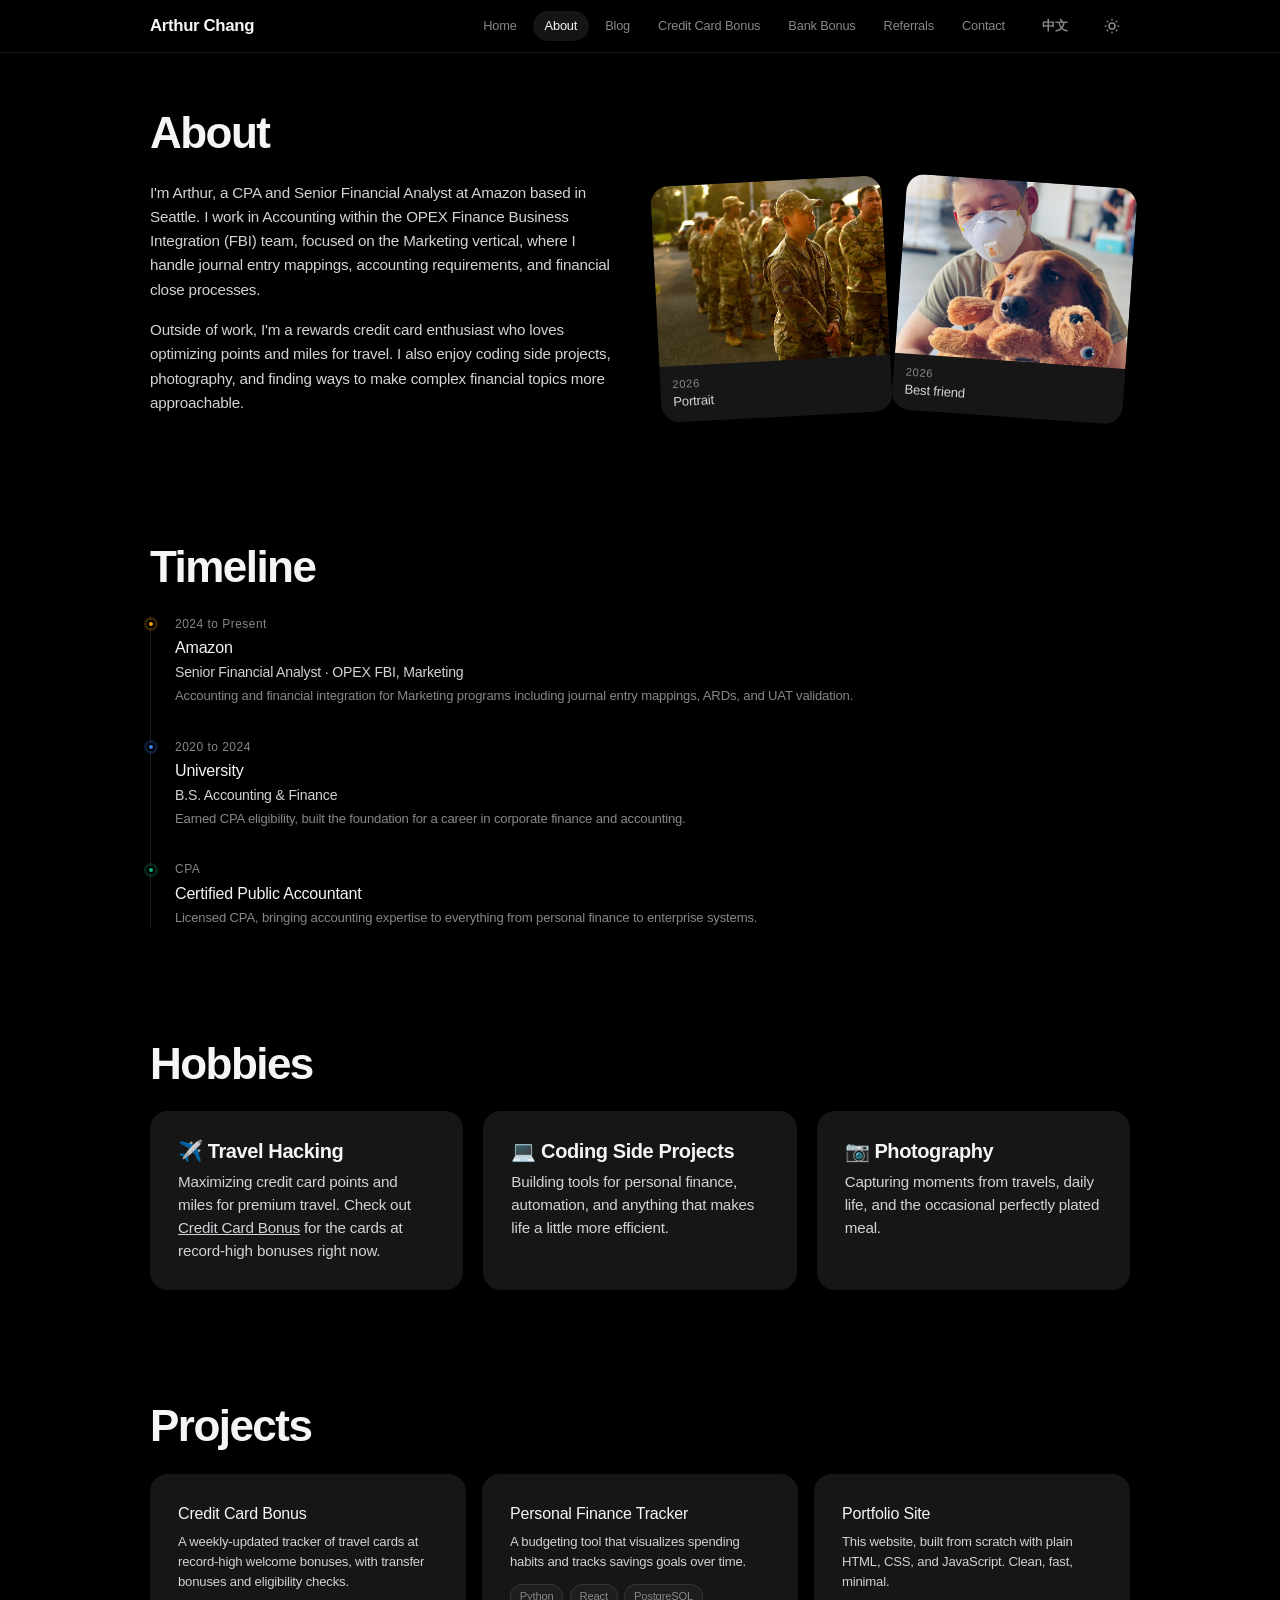
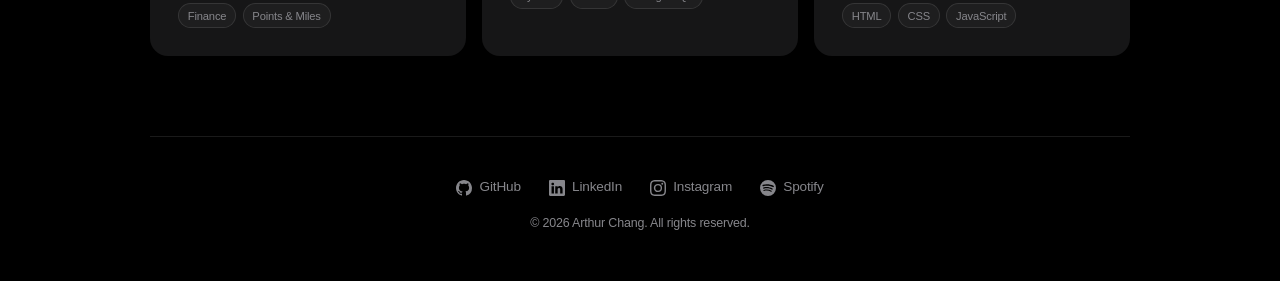
==== commit 55038dfa: "Add Traditional Chinese (Taiwan) version with a 中文/EN switch - New language switch in every page hea" ====
--- a/about.html
+++ b/about.html
@@ -3,8 +3,11 @@
   <head>
     <meta charset="UTF-8">
     <meta name="viewport" content="width=device-width, initial-scale=1.0">
-    <title>Arthur Chang | About</title>
+    <title data-i18n="title.about">Arthur Chang | About</title>
     <link rel="canonical" href="https://ayochillout.com/about">
+    <!-- Language: Chinese text, then the switcher (see js/i18n.js) -->
+    <script src="js/i18n-zh-tw.js"></script>
+    <script src="js/i18n.js"></script>
     <link rel="stylesheet" href="styles.css">
   </head>
   <body>
@@ -17,16 +20,17 @@
         <div class="nav-group">
           <nav>
             <ul>
-            <li><a href="/">Home</a></li>
-            <li><a href="/about" class="active">About</a></li>
-            <li><a href="/blog">Blog</a></li>
-            <li><a href="/credit-card-bonus">Credit Card Bonus</a></li>
-            <li><a href="/bank-account-bonus">Bank Bonus</a></li>
-            <li><a href="/referrals">Referrals</a></li>
-            <li><a href="/contact">Contact</a></li>
+            <li><a href="/" data-i18n="nav.home">Home</a></li>
+            <li><a href="/about" class="active" data-i18n="nav.about">About</a></li>
+            <li><a href="/blog" data-i18n="nav.blog">Blog</a></li>
+            <li><a href="/credit-card-bonus" data-i18n="nav.cards">Credit Card Bonus</a></li>
+            <li><a href="/bank-account-bonus" data-i18n="nav.banks">Bank Bonus</a></li>
+            <li><a href="/referrals" data-i18n="nav.referrals">Referrals</a></li>
+            <li><a href="/contact" data-i18n="nav.contact">Contact</a></li>
             </ul>
           </nav>
-          <button class="theme-toggle" aria-label="Toggle theme">
+          <button type="button" class="lang-toggle">中文</button>
+          <button class="theme-toggle" aria-label="Toggle theme" data-i18n-attr="aria-label:ui.theme">
             <svg class="icon-sun" fill="none" viewBox="0 0 24 24" stroke="currentColor">
               <path stroke-linecap="round" stroke-linejoin="round" stroke-width="2"
                 d="M12 3v1m0 16v1m9-9h-1M4 12H3m15.364 6.364l-.707-.707M6.343 6.343l-.707-.707m12.728 0l-.707.707M6.343 17.657l-.707.707M16 12a4 4 0 11-8 0 4 4 0 018 0z"/>
@@ -44,18 +48,18 @@
       <!-- About intro: personal background and profile imagery -->
       <section class="section-block animate-on-scroll" style="border-top:none; margin-top:0; padding-top:0;">
         <div class="section-header">
-          <h3>About</h3>
+          <h3 data-i18n="nav.about">About</h3>
         </div>
 
         <div class="about-intro">
           <div>
-            <p>
+            <p data-i18n="about.intro1">
               I'm Arthur, a CPA and Senior Financial Analyst at Amazon based in Seattle.
               I work in Accounting within the OPEX Finance Business Integration (FBI) team,
               focused on the Marketing vertical, where I handle journal entry mappings,
               accounting requirements, and financial close processes.
             </p>
-            <p>
+            <p data-i18n="about.intro2">
               Outside of work, I'm a rewards credit card enthusiast who loves optimizing
               points and miles for travel. I also enjoy coding side projects, photography,
               and finding ways to make complex financial topics more approachable.
@@ -64,17 +68,17 @@
 
           <div class="photo-gallery">
             <div class="photo-card animate-on-scroll">
-              <img src="images/PA.png" alt="Arthur" />
+              <img src="images/PA.png" alt="Arthur" data-i18n-attr="alt:home.photoAlt" />
               <div class="caption">
                 <div class="date">2026</div>
-                <div class="place">Portrait</div>
+                <div class="place" data-i18n="about.portrait">Portrait</div>
               </div>
             </div>
             <div class="photo-card animate-on-scroll">
-              <img src="images/Dog.png" alt="Dog" />
+              <img src="images/Dog.png" alt="Dog" data-i18n-attr="alt:about.dogAlt" />
               <div class="caption">
                 <div class="date">2026</div>
-                <div class="place">Best friend</div>
+                <div class="place" data-i18n="about.bestFriend">Best friend</div>
               </div>
             </div>
           </div>
@@ -84,26 +88,26 @@
       <!-- Timeline: major milestones and career progression -->
       <section class="section-block animate-on-scroll">
         <div class="section-header">
-          <h3>Timeline</h3>
+          <h3 data-i18n="about.timeline">Timeline</h3>
         </div>
 
         <div class="timeline stagger">
           <div class="timeline-item animate-on-scroll" style="--tl-color: #f59e0b;">
-            <div class="period">2024 to Present</div>
+            <div class="period" data-i18n="tl.amazon.period">2024 to Present</div>
             <h4>Amazon</h4>
-            <p class="role">Senior Financial Analyst &middot; OPEX FBI, Marketing</p>
-            <p class="detail">Accounting and financial integration for Marketing programs including journal entry mappings, ARDs, and UAT validation.</p>
+            <p class="role" data-i18n-html="tl.amazon.role">Senior Financial Analyst &middot; OPEX FBI, Marketing</p>
+            <p class="detail" data-i18n="tl.amazon.detail">Accounting and financial integration for Marketing programs including journal entry mappings, ARDs, and UAT validation.</p>
           </div>
           <div class="timeline-item animate-on-scroll" style="--tl-color: #3b82f6;">
-            <div class="period">2020 to 2024</div>
-            <h4>University</h4>
-            <p class="role">B.S. Accounting &amp; Finance</p>
-            <p class="detail">Earned CPA eligibility, built the foundation for a career in corporate finance and accounting.</p>
+            <div class="period" data-i18n="tl.school.period">2020 to 2024</div>
+            <h4 data-i18n="tl.school.title">University</h4>
+            <p class="role" data-i18n-html="tl.school.role">B.S. Accounting &amp; Finance</p>
+            <p class="detail" data-i18n="tl.school.detail">Earned CPA eligibility, built the foundation for a career in corporate finance and accounting.</p>
           </div>
           <div class="timeline-item animate-on-scroll" style="--tl-color: #10b981;">
             <div class="period">CPA</div>
-            <h4>Certified Public Accountant</h4>
-            <p class="detail">Licensed CPA, bringing accounting expertise to everything from personal finance to enterprise systems.</p>
+            <h4 data-i18n="tl.cpa.title">Certified Public Accountant</h4>
+            <p class="detail" data-i18n="tl.cpa.detail">Licensed CPA, bringing accounting expertise to everything from personal finance to enterprise systems.</p>
           </div>
         </div>
       </section>
@@ -111,21 +115,21 @@
       <!-- Hobbies grid: personal interests presented as quick highlights -->
       <section class="section-block animate-on-scroll">
         <div class="section-header">
-          <h3>Hobbies</h3>
+          <h3 data-i18n="about.hobbies">Hobbies</h3>
         </div>
 
         <div class="card-grid stagger">
           <div class="card animate-on-scroll">
-            <h4>&#9992;&#65039; Travel Hacking</h4>
-            <p>Maximizing credit card points and miles for premium travel. Check out <a href="/credit-card-bonus" style="text-decoration:underline;">Credit Card Bonus</a> for the cards at record-high bonuses right now.</p>
+            <h4 data-i18n-html="hobby.travel.title">&#9992;&#65039; Travel Hacking</h4>
+            <p data-i18n-html="hobby.travel.text">Maximizing credit card points and miles for premium travel. Check out <a href="/credit-card-bonus" style="text-decoration:underline;">Credit Card Bonus</a> for the cards at record-high bonuses right now.</p>
           </div>
           <div class="card animate-on-scroll">
-            <h4>&#128187; Coding Side Projects</h4>
-            <p>Building tools for personal finance, automation, and anything that makes life a little more efficient.</p>
+            <h4 data-i18n-html="hobby.code.title">&#128187; Coding Side Projects</h4>
+            <p data-i18n="hobby.code.text">Building tools for personal finance, automation, and anything that makes life a little more efficient.</p>
           </div>
           <div class="card animate-on-scroll">
-            <h4>&#128247; Photography</h4>
-            <p>Capturing moments from travels, daily life, and the occasional perfectly plated meal.</p>
+            <h4 data-i18n-html="hobby.photo.title">&#128247; Photography</h4>
+            <p data-i18n="hobby.photo.text">Capturing moments from travels, daily life, and the occasional perfectly plated meal.</p>
           </div>
         </div>
       </section>
@@ -133,21 +137,21 @@
       <!-- Projects section: work and side-project examples -->
       <section class="section-block animate-on-scroll">
         <div class="section-header">
-          <h3>Projects</h3>
+          <h3 data-i18n="about.projects">Projects</h3>
         </div>
 
         <div class="project-grid stagger">
           <a href="/credit-card-bonus" class="project-card animate-on-scroll">
-            <h4>Credit Card Bonus</h4>
-            <p>A weekly-updated tracker of travel cards at record-high welcome bonuses, with transfer bonuses and eligibility checks.</p>
+            <h4 data-i18n="nav.cards">Credit Card Bonus</h4>
+            <p data-i18n="project.cards.text">A weekly-updated tracker of travel cards at record-high welcome bonuses, with transfer bonuses and eligibility checks.</p>
             <div class="tech-tags">
-              <span>Finance</span>
-              <span>Points &amp; Miles</span>
+              <span data-i18n="tag.finance">Finance</span>
+              <span data-i18n="tag.points">Points &amp; Miles</span>
             </div>
           </a>
           <a href="#" class="project-card animate-on-scroll">
-            <h4>Personal Finance Tracker</h4>
-            <p>A budgeting tool that visualizes spending habits and tracks savings goals over time.</p>
+            <h4 data-i18n="project.tracker.title">Personal Finance Tracker</h4>
+            <p data-i18n="project.tracker.text">A budgeting tool that visualizes spending habits and tracks savings goals over time.</p>
             <div class="tech-tags">
               <span>Python</span>
               <span>React</span>
@@ -155,8 +159,8 @@
             </div>
           </a>
           <a href="#" class="project-card animate-on-scroll">
-            <h4>Portfolio Site</h4>
-            <p>This website, built from scratch with plain HTML, CSS, and JavaScript. Clean, fast, minimal.</p>
+            <h4 data-i18n="project.site.title">Portfolio Site</h4>
+            <p data-i18n="project.site.text">This website, built from scratch with plain HTML, CSS, and JavaScript. Clean, fast, minimal.</p>
             <div class="tech-tags">
               <span>HTML</span>
               <span>CSS</span>
@@ -175,7 +179,7 @@
         <a href="https://www.instagram.com/ayo.chill.out" target="_blank" rel="noopener"><svg class="icon" aria-hidden="true"><use href="#icon-instagram"></use></svg>Instagram</a>
         <a href="https://open.spotify.com/user/s2gosrk3t6dteqrxak48hhbz8" target="_blank" rel="noopener"><svg class="icon" aria-hidden="true"><use href="#icon-spotify"></use></svg>Spotify</a>
       </div>
-      <p class="copyright">&copy; 2026 Arthur Chang. All rights reserved.</p>
+      <p class="copyright" data-i18n-html="footer.copyright">&copy; 2026 Arthur Chang. All rights reserved.</p>
     </footer>
     <script src="script.js"></script>
   </body>
--- a/styles.css
+++ b/styles.css
@@ -226,6 +226,50 @@
 .theme-toggle .icon-sun  { display: var(--toggle-moon); }
 .theme-toggle .icon-moon { display: var(--toggle-icon); }
 
+/* Language switch (js/i18n.js): shows the other language, "中文" or "EN" */
+.lang-toggle {
+  flex-shrink: 0;
+  min-width: 36px;
+  height: 36px;
+  padding: 0 0.6rem;
+  border: none;
+  border-radius: 999px;
+  background: transparent;
+  color: var(--faint);
+  font-size: 0.82rem;
+  font-weight: 600;
+  cursor: pointer;
+  transition: color 0.2s ease, background-color 0.2s ease;
+}
+
+.lang-toggle:hover {
+  opacity: 1;
+  color: var(--ink);
+  background: rgba(128, 128, 128, 0.12);
+}
+
+/* ─── Traditional Chinese ───
+   Taiwan fonts first, roomier lines, and no tight letter-spacing (it crowds Chinese).
+   While the Chinese text goes in, the page stays hidden for a moment (js/i18n.js). */
+html.i18n-wait body {
+  opacity: 0;
+}
+
+html:lang(zh-Hant-TW) body {
+  font-family: -apple-system, BlinkMacSystemFont, 'PingFang TC', 'Noto Sans TC', 'Microsoft JhengHei', 'Heiti TC', sans-serif;
+  line-height: 1.65;
+  letter-spacing: 0.01em;
+}
+
+html:lang(zh-Hant-TW) h1,
+html:lang(zh-Hant-TW) h2,
+html:lang(zh-Hant-TW) h3,
+html:lang(zh-Hant-TW) h4,
+html:lang(zh-Hant-TW) .ccb-question,
+html:lang(zh-Hant-TW) .seasons-statement {
+  letter-spacing: 0.02em;
+}
+
 /* ─── Main ─── */
 main {
   padding: 3.5rem 0 5rem;
@@ -2181,6 +2225,7 @@
     display: contents;
   }
 
+  .lang-toggle,
   .theme-toggle {
     order: 2;
   }
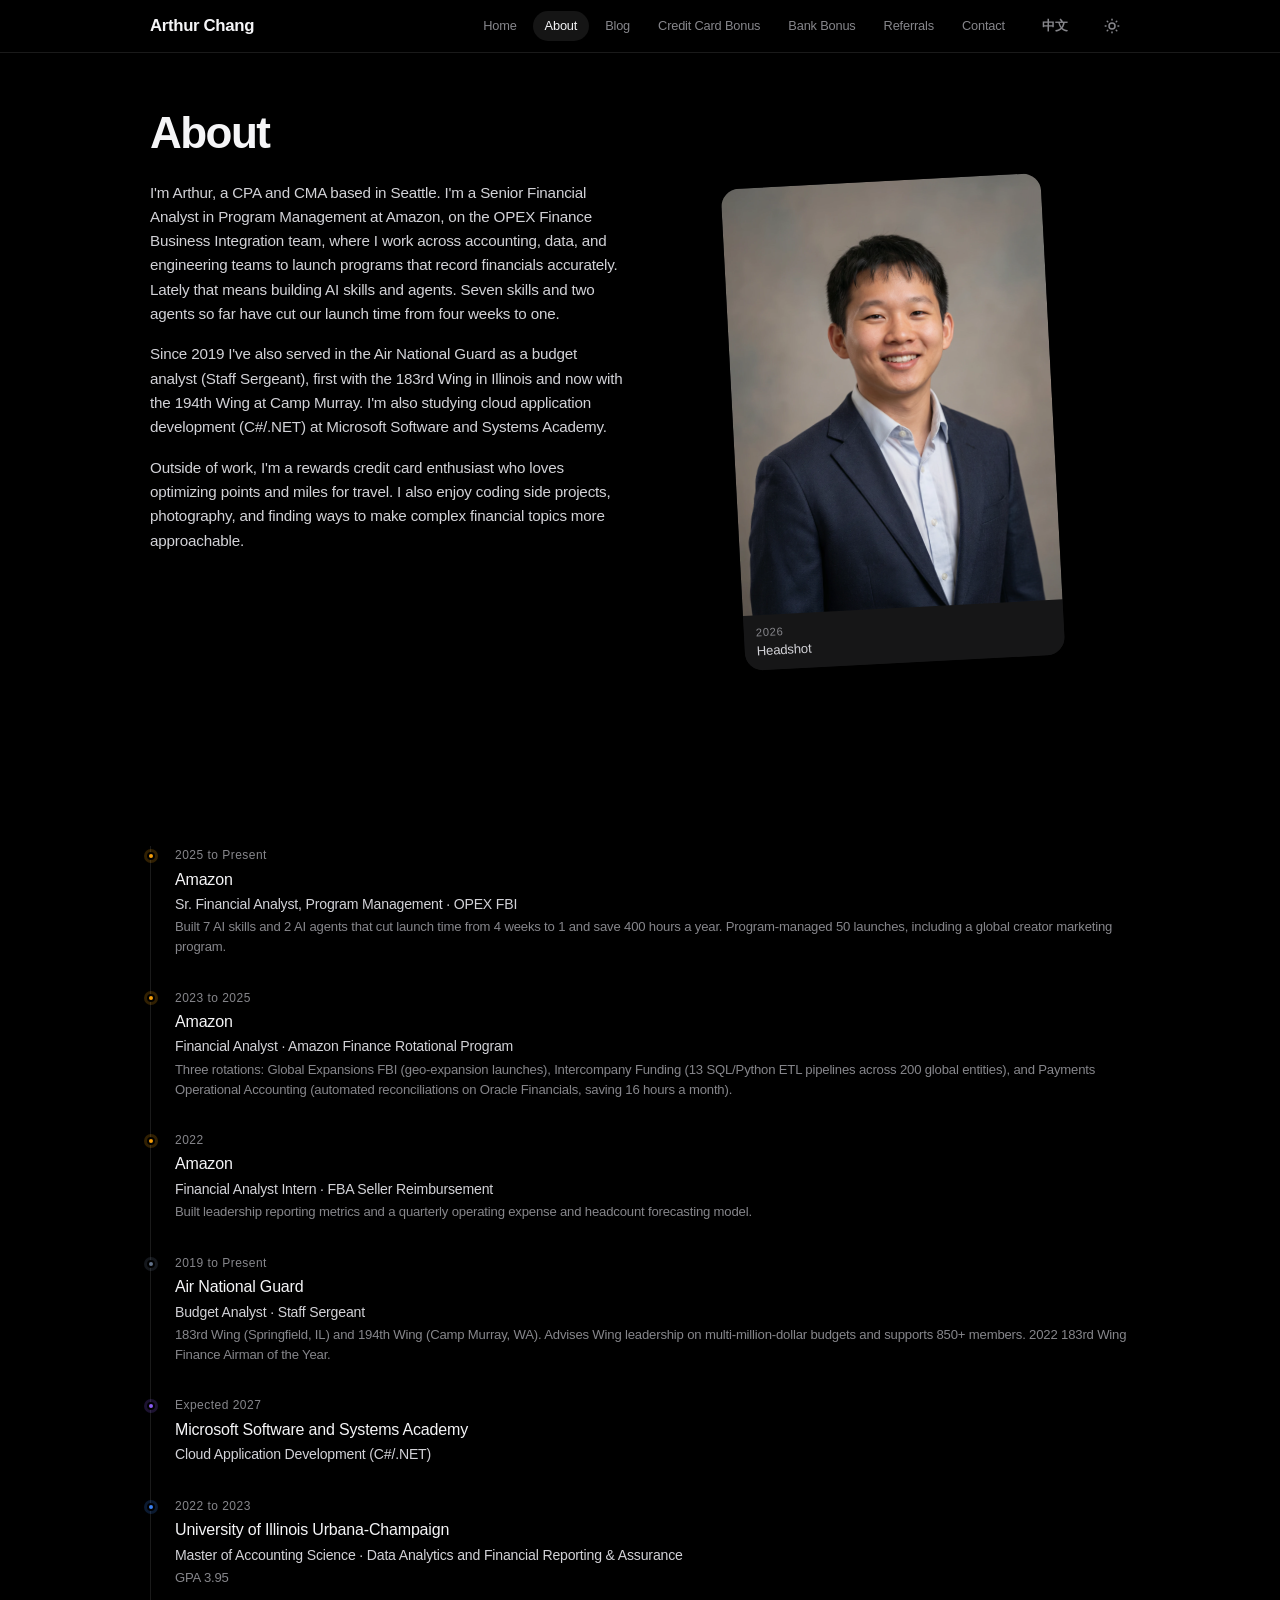
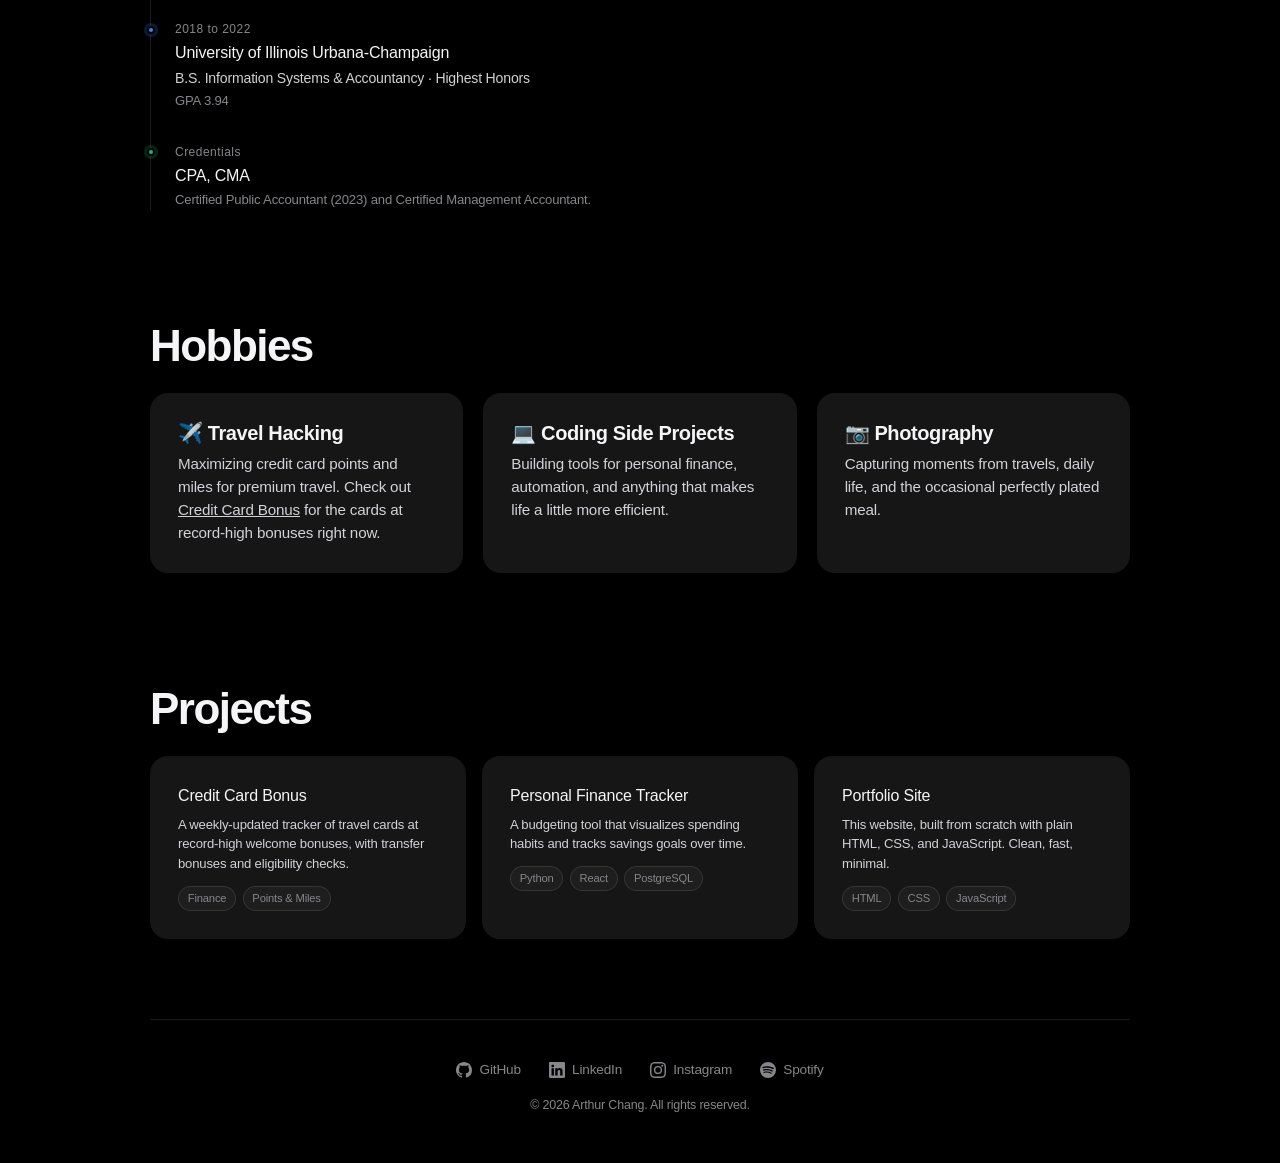
==== commit 4cf2b9e1: "Refresh the About page with a new headshot, intro and timeline - New headshot (images/headshot.webp)" ====
--- a/about.html
+++ b/about.html
@@ -54,31 +54,31 @@
         <div class="about-intro">
           <div>
             <p data-i18n="about.intro1">
-              I'm Arthur, a CPA and Senior Financial Analyst at Amazon based in Seattle.
-              I work in Accounting within the OPEX Finance Business Integration (FBI) team,
-              focused on the Marketing vertical, where I handle journal entry mappings,
-              accounting requirements, and financial close processes.
+              I'm Arthur, a CPA and CMA based in Seattle. I'm a Senior Financial Analyst
+              in Program Management at Amazon, on the OPEX Finance Business Integration team,
+              where I work across accounting, data, and engineering teams to launch programs
+              that record financials accurately. Lately that means building AI skills and agents.
+              Seven skills and two agents so far have cut our launch time from four weeks to one.
             </p>
             <p data-i18n="about.intro2">
+              Since 2019 I've also served in the Air National Guard as a budget analyst
+              (Staff Sergeant), first with the 183rd Wing in Illinois and now with the 194th Wing
+              at Camp Murray. I'm also studying cloud application development (C#/.NET) at
+              Microsoft Software and Systems Academy.
+            </p>
+            <p data-i18n="about.intro3">
               Outside of work, I'm a rewards credit card enthusiast who loves optimizing
               points and miles for travel. I also enjoy coding side projects, photography,
               and finding ways to make complex financial topics more approachable.
             </p>
           </div>
 
-          <div class="photo-gallery">
+          <div class="photo-gallery photo-gallery--single">
             <div class="photo-card animate-on-scroll">
-              <img src="images/PA.png" alt="Arthur" data-i18n-attr="alt:home.photoAlt" />
+              <img src="images/headshot.webp" alt="Arthur Chang" width="1501" height="2000" data-i18n-attr="alt:home.photoAlt" />
               <div class="caption">
                 <div class="date">2026</div>
-                <div class="place" data-i18n="about.portrait">Portrait</div>
-              </div>
-            </div>
-            <div class="photo-card animate-on-scroll">
-              <img src="images/Dog.png" alt="Dog" data-i18n-attr="alt:about.dogAlt" />
-              <div class="caption">
-                <div class="date">2026</div>
-                <div class="place" data-i18n="about.bestFriend">Best friend</div>
+                <div class="place" data-i18n="about.headshot">Headshot</div>
               </div>
             </div>
           </div>
@@ -93,21 +93,50 @@
 
         <div class="timeline stagger">
           <div class="timeline-item animate-on-scroll" style="--tl-color: #f59e0b;">
-            <div class="period" data-i18n="tl.amazon.period">2024 to Present</div>
+            <div class="period" data-i18n="tl.amazonPm.period">2025 to Present</div>
             <h4>Amazon</h4>
-            <p class="role" data-i18n-html="tl.amazon.role">Senior Financial Analyst &middot; OPEX FBI, Marketing</p>
-            <p class="detail" data-i18n="tl.amazon.detail">Accounting and financial integration for Marketing programs including journal entry mappings, ARDs, and UAT validation.</p>
+            <p class="role" data-i18n-html="tl.amazonPm.role">Sr. Financial Analyst, Program Management &middot; OPEX FBI</p>
+            <p class="detail" data-i18n="tl.amazonPm.detail">Built 7 AI skills and 2 AI agents that cut launch time from 4 weeks to 1 and save 400 hours a year. Program-managed 50 launches, including a global creator marketing program.</p>
+          </div>
+          <div class="timeline-item animate-on-scroll" style="--tl-color: #f59e0b;">
+            <div class="period" data-i18n="tl.afrp.period">2023 to 2025</div>
+            <h4>Amazon</h4>
+            <p class="role" data-i18n-html="tl.afrp.role">Financial Analyst &middot; Amazon Finance Rotational Program</p>
+            <p class="detail" data-i18n="tl.afrp.detail">Three rotations: Global Expansions FBI (geo-expansion launches), Intercompany Funding (13 SQL/Python ETL pipelines across 200 global entities), and Payments Operational Accounting (automated reconciliations on Oracle Financials, saving 16 hours a month).</p>
+          </div>
+          <div class="timeline-item animate-on-scroll" style="--tl-color: #f59e0b;">
+            <div class="period" data-i18n="tl.intern.period">2022</div>
+            <h4>Amazon</h4>
+            <p class="role" data-i18n-html="tl.intern.role">Financial Analyst Intern &middot; FBA Seller Reimbursement</p>
+            <p class="detail" data-i18n="tl.intern.detail">Built leadership reporting metrics and a quarterly operating expense and headcount forecasting model.</p>
+          </div>
+          <div class="timeline-item animate-on-scroll" style="--tl-color: #64748b;">
+            <div class="period" data-i18n="tl.guard.period">2019 to Present</div>
+            <h4 data-i18n="tl.guard.title">Air National Guard</h4>
+            <p class="role" data-i18n-html="tl.guard.role">Budget Analyst &middot; Staff Sergeant</p>
+            <p class="detail" data-i18n="tl.guard.detail">183rd Wing (Springfield, IL) and 194th Wing (Camp Murray, WA). Advises Wing leadership on multi-million-dollar budgets and supports 850+ members. 2022 183rd Wing Finance Airman of the Year.</p>
+          </div>
+          <div class="timeline-item animate-on-scroll" style="--tl-color: #8b5cf6;">
+            <div class="period" data-i18n="tl.mssa.period">Expected 2027</div>
+            <h4 data-i18n="tl.mssa.title">Microsoft Software and Systems Academy</h4>
+            <p class="role" data-i18n-html="tl.mssa.role">Cloud Application Development (C#/.NET)</p>
           </div>
           <div class="timeline-item animate-on-scroll" style="--tl-color: #3b82f6;">
-            <div class="period" data-i18n="tl.school.period">2020 to 2024</div>
-            <h4 data-i18n="tl.school.title">University</h4>
-            <p class="role" data-i18n-html="tl.school.role">B.S. Accounting &amp; Finance</p>
-            <p class="detail" data-i18n="tl.school.detail">Earned CPA eligibility, built the foundation for a career in corporate finance and accounting.</p>
+            <div class="period" data-i18n="tl.mas.period">2022 to 2023</div>
+            <h4 data-i18n="tl.uiuc.title">University of Illinois Urbana-Champaign</h4>
+            <p class="role" data-i18n-html="tl.mas.role">Master of Accounting Science &middot; Data Analytics and Financial Reporting &amp; Assurance</p>
+            <p class="detail" data-i18n="tl.mas.detail">GPA 3.95</p>
+          </div>
+          <div class="timeline-item animate-on-scroll" style="--tl-color: #3b82f6;">
+            <div class="period" data-i18n="tl.bs.period">2018 to 2022</div>
+            <h4 data-i18n="tl.uiuc.title">University of Illinois Urbana-Champaign</h4>
+            <p class="role" data-i18n-html="tl.bs.role">B.S. Information Systems &amp; Accountancy &middot; Highest Honors</p>
+            <p class="detail" data-i18n="tl.bs.detail">GPA 3.94</p>
           </div>
           <div class="timeline-item animate-on-scroll" style="--tl-color: #10b981;">
-            <div class="period">CPA</div>
-            <h4 data-i18n="tl.cpa.title">Certified Public Accountant</h4>
-            <p class="detail" data-i18n="tl.cpa.detail">Licensed CPA, bringing accounting expertise to everything from personal finance to enterprise systems.</p>
+            <div class="period" data-i18n="tl.cred.period">Credentials</div>
+            <h4>CPA, CMA</h4>
+            <p class="detail" data-i18n="tl.cred.detail">Certified Public Accountant (2023) and Certified Management Accountant.</p>
           </div>
         </div>
       </section>
--- a/styles.css
+++ b/styles.css
@@ -805,6 +805,20 @@
   display: block;
 }
 
+/* One portrait photo instead of two side by side */
+.photo-gallery--single {
+  grid-template-columns: 1fr;
+  max-width: 320px;
+  width: 100%;
+  justify-self: center;
+}
+
+.photo-gallery--single .photo-card img {
+  height: auto;
+  aspect-ratio: 3 / 4;
+  object-position: center top;
+}
+
 .photo-card .caption {
   padding: 0.6rem 0.75rem;
   background: var(--card);
